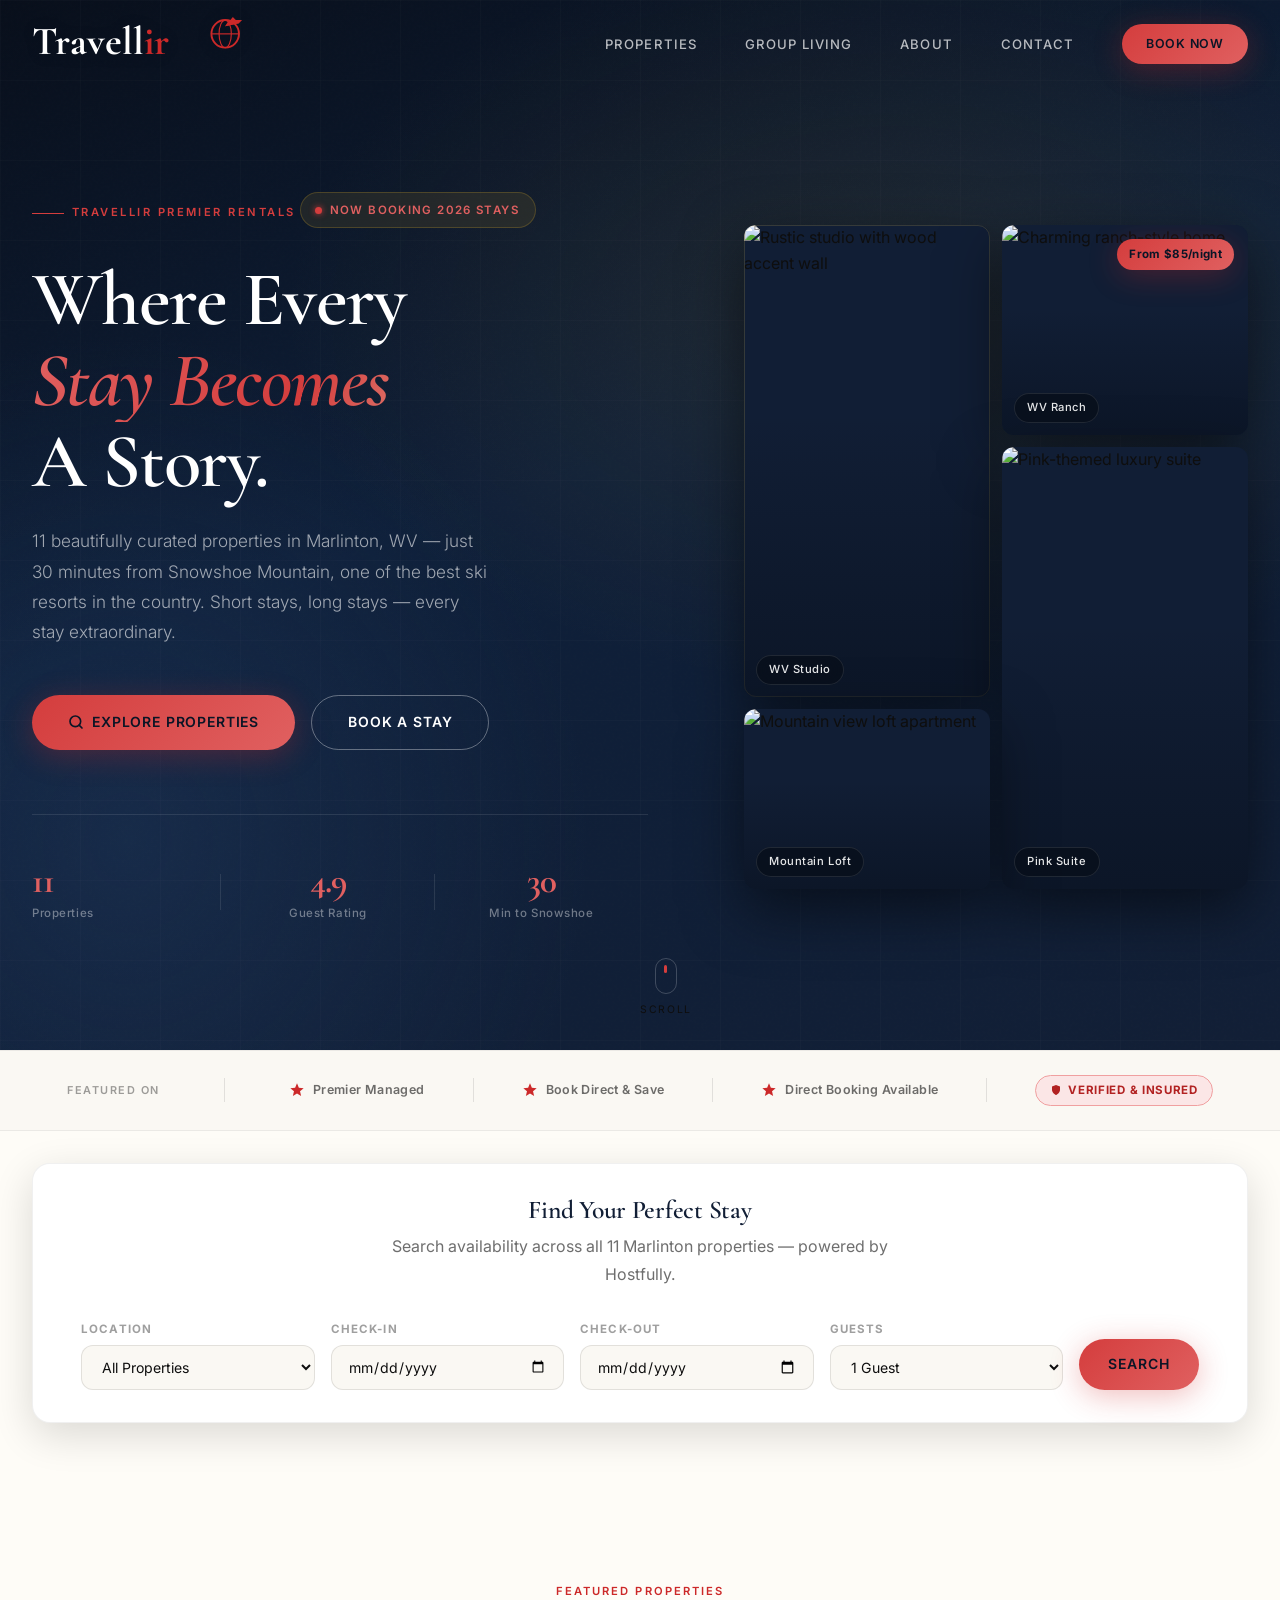
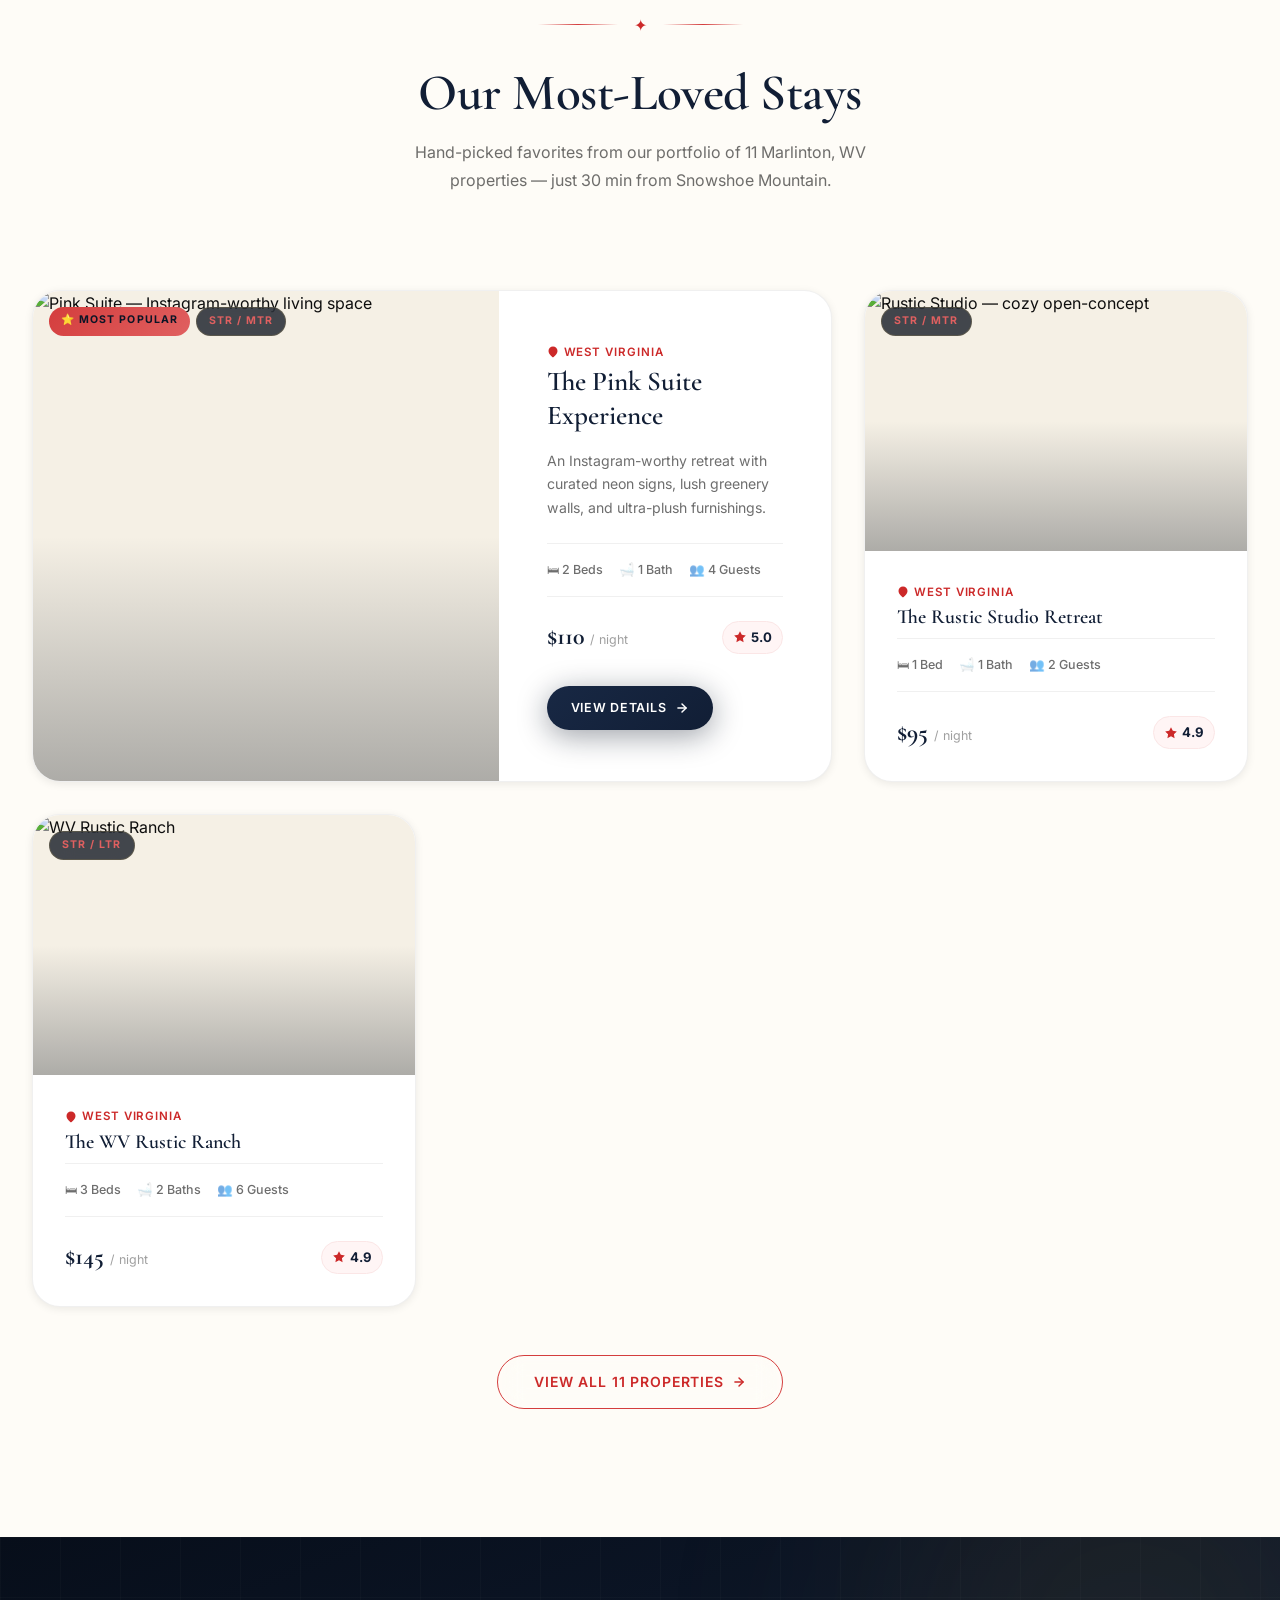
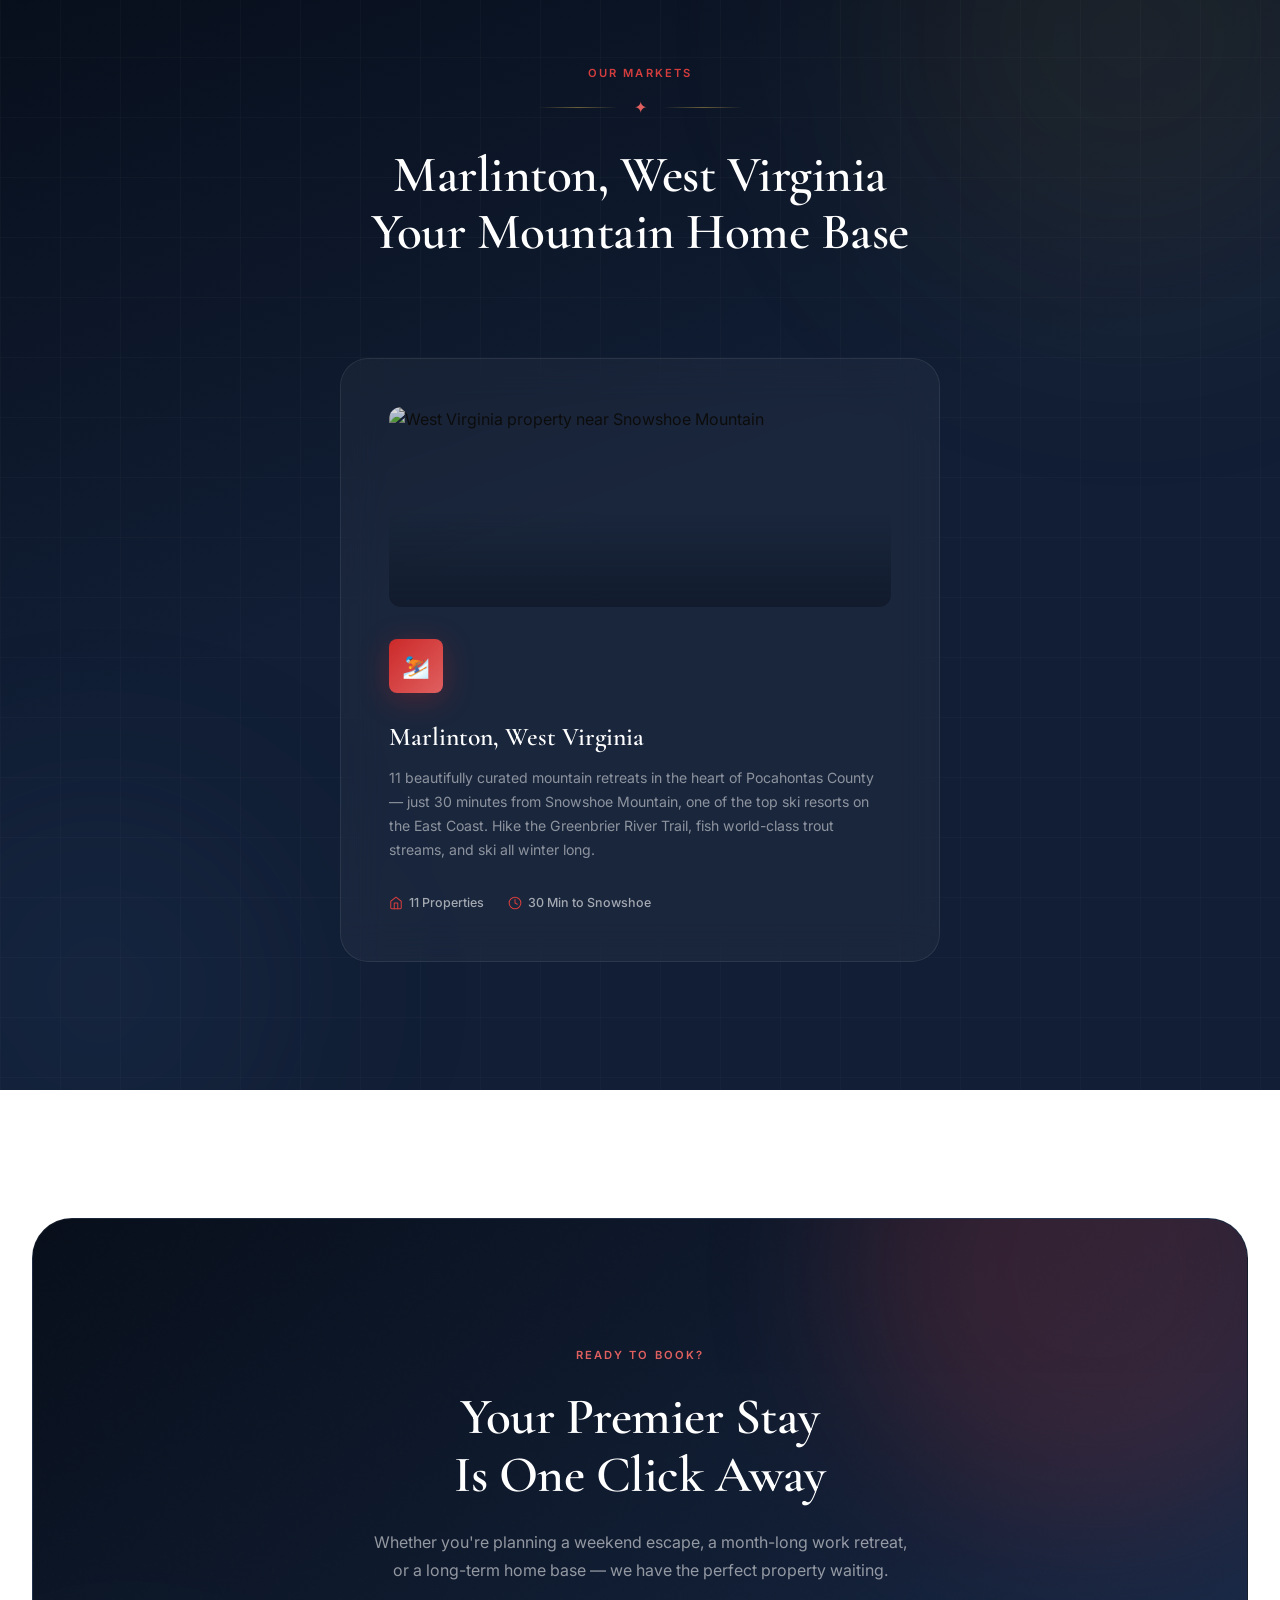
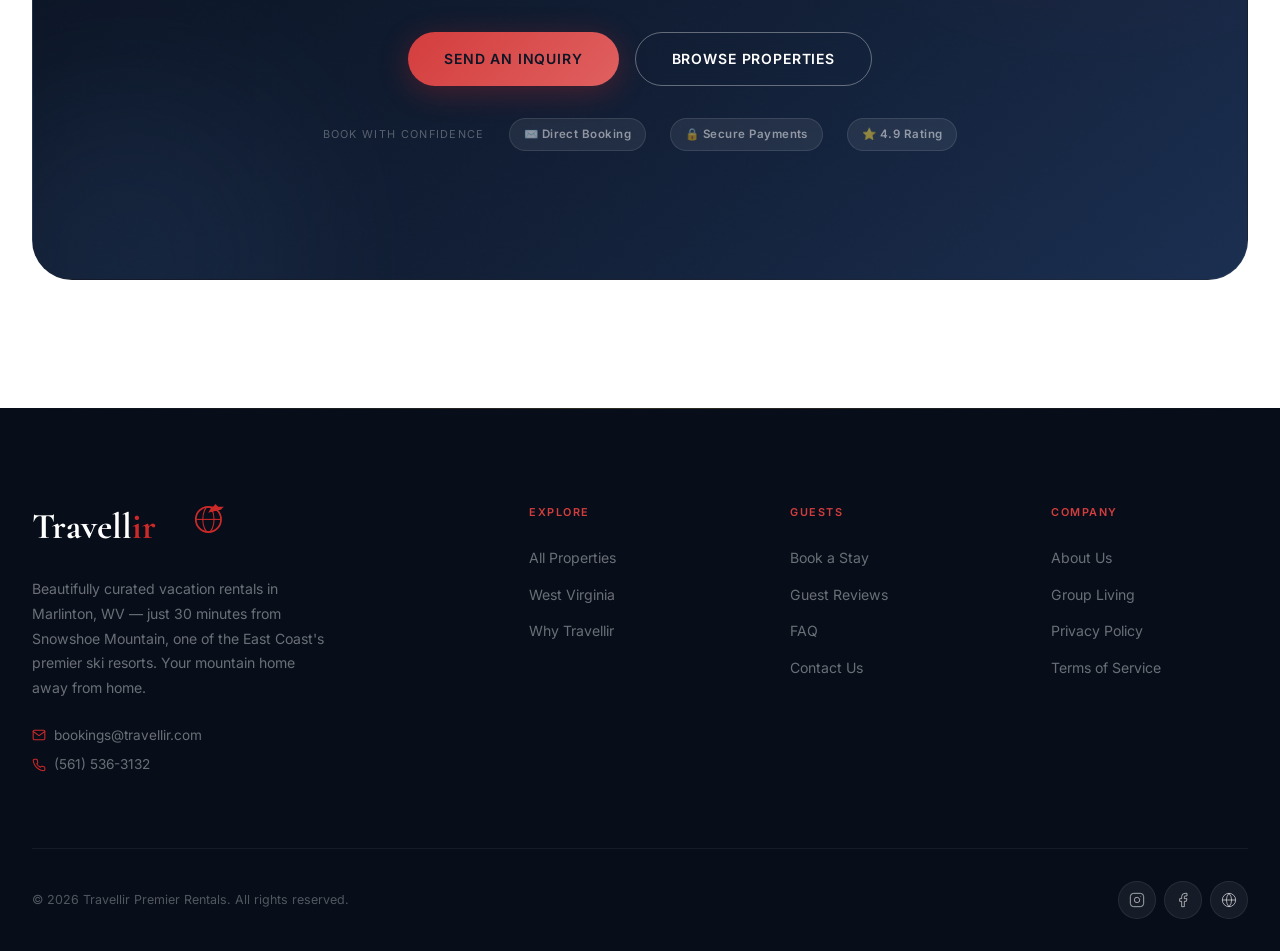
==== site/index.html @ 3cc929bd "fix: remove all FL/AZ stale refs, WV-only focus across all pages, fix header logo visibility" ====
<!DOCTYPE html>
<html lang="en">
<head>
  <meta charset="UTF-8">
  <meta name="viewport" content="width=device-width, initial-scale=1.0">
  <title>Travellir — Premier Vacation Rentals | Marlinton, WV near Snowshoe Mountain</title>
  <meta name="description" content="Travellir Premier Rentals: 11 beautifully curated vacation properties in Marlinton, WV — just 30 minutes from Snowshoe Mountain ski resort. Book direct & save.">
  <meta property="og:title" content="Travellir — Premier Vacation Rentals near Snowshoe Mountain">
  <meta property="og:description" content="11 beautifully curated properties in Marlinton, WV. Just 30 minutes from Snowshoe Mountain — one of the best ski resorts in the country.">
  <meta property="og:type" content="website">
  <link rel="stylesheet" href="styles.css">
  <link rel="icon" type="image/webp" href="assets/images/logo.webp">
</head>
<body>

  <!-- Shared Header -->
  <div id="site-header"></div>

  <!-- ========== HERO ========== -->
  <section class="hero" id="hero">
    <div class="hero__gradient"></div>
    <div class="hero__grid"></div>
    <div class="hero__particles" id="hero-particles"></div>

    <div class="container">
      <div class="hero__content">
        <div class="hero__eyebrow">
          <span class="hero__eyebrow-line"></span>
          <span class="hero__eyebrow-text">Travellir Premier Rentals</span>
        </div>

        <div class="hero__badge">
          <span class="hero__badge-dot"></span>
          Now Booking 2026 Stays
        </div>

        <h1 class="hero__title">
          <span class="hero__title-line">Where Every</span>
          <span class="hero__title-accent">Stay Becomes</span>
          <span class="hero__title-line">A Story.</span>
        </h1>

        <p class="hero__subtitle">
          11 beautifully curated properties in Marlinton, WV — just 30 minutes 
          from Snowshoe Mountain, one of the best ski resorts in the country. 
          Short stays, long stays — every stay extraordinary.
        </p>

        <div class="hero__actions">
          <a href="properties.html" class="btn btn--primary" id="hero-explore">
            <svg width="16" height="16" viewBox="0 0 24 24" fill="none" stroke="currentColor" stroke-width="2.5" stroke-linecap="round" stroke-linejoin="round"><circle cx="11" cy="11" r="8"/><path d="m21 21-4.3-4.3"/></svg>
            Explore Properties
          </a>
          <a href="contact.html" class="btn btn--outline" id="hero-contact">
            Book a Stay
          </a>
        </div>

        <div class="hero__stats">
          <div class="hero__stat">
            <div class="hero__stat-value" id="stat-properties">11</div>
            <div class="hero__stat-label">Properties</div>
          </div>
          <div class="hero__stat">
            <div class="hero__stat-value" id="stat-rating">4.9</div>
            <div class="hero__stat-label">Guest Rating</div>
          </div>
          <div class="hero__stat">
            <div class="hero__stat-value" id="stat-states">30</div>
            <div class="hero__stat-label">Min to Snowshoe</div>
          </div>
        </div>
      </div>

      <div class="hero__images">
        <div class="hero__img-wrapper">
          <img src="assets/images/property-studio.webp" alt="Rustic studio with wood accent wall" loading="eager">
          <span class="hero__img-label">WV Studio</span>
        </div>
        <div class="hero__img-wrapper">
          <img src="assets/images/property-exterior.webp" alt="Charming ranch-style home" loading="eager">
          <span class="hero__img-label">WV Ranch</span>
          <span class="hero__price-badge">From $85/night</span>
        </div>
        <div class="hero__img-wrapper">
          <img src="assets/images/property-pink.webp" alt="Pink-themed luxury suite" loading="eager">
          <span class="hero__img-label">Pink Suite</span>
        </div>
        <div class="hero__img-wrapper">
          <img src="assets/images/property-loft.webp" alt="Mountain view loft apartment" loading="lazy">
          <span class="hero__img-label">Mountain Loft</span>
        </div>
      </div>
    </div>

    <div class="hero__scroll-cue">
      <div class="hero__scroll-mouse"><div class="hero__scroll-wheel"></div></div>
      <span>Scroll</span>
    </div>
  </section>

  <!-- ========== TRUST BAR ========== -->
  <div class="trust-bar" id="trust-bar">
    <div class="container">
      <span class="trust-bar__label">Featured On</span>
      <div class="trust-bar__divider"></div>
      <div class="trust-bar__items">
        <div class="trust-bar__item">
          <svg viewBox="0 0 24 24"><path d="M12 17.27L18.18 21l-1.64-7.03L22 9.24l-7.19-.61L12 2 9.19 8.63 2 9.24l5.46 4.73L5.82 21 12 17.27z"/></svg>
          Premier Managed
        </div>
        <div class="trust-bar__divider"></div>
        <div class="trust-bar__item">
          <svg viewBox="0 0 24 24"><path d="M12 17.27L18.18 21l-1.64-7.03L22 9.24l-7.19-.61L12 2 9.19 8.63 2 9.24l5.46 4.73L5.82 21 12 17.27z"/></svg>
          Book Direct &amp; Save
        </div>
        <div class="trust-bar__divider"></div>
        <div class="trust-bar__item">
          <svg viewBox="0 0 24 24"><path d="M12 17.27L18.18 21l-1.64-7.03L22 9.24l-7.19-.61L12 2 9.19 8.63 2 9.24l5.46 4.73L5.82 21 12 17.27z"/></svg>
          Direct Booking Available
        </div>
        <div class="trust-bar__divider"></div>
        <div class="trust-bar__badge">
          <svg width="12" height="12" viewBox="0 0 24 24" fill="currentColor"><path d="M12 22s8-4 8-10V5l-8-3-8 3v7c0 6 8 10 8 10z"/></svg>
          Verified &amp; Insured
        </div>
      </div>
    </div>
  </div>

  <!-- ========== HOSTFULLY SEARCH (Placeholder) ========== -->
  <section class="section hostfully-search" id="hostfully-search">
    <div class="container">
      <div class="hostfully-search__inner reveal">
        <h2 class="heading-section" style="font-size:1.6rem;margin-bottom:var(--space-sm);">Find Your Perfect Stay</h2>
        <p class="text-body" style="margin-bottom:var(--space-xl);max-width:500px;margin-left:auto;margin-right:auto;">Search availability across all 11 Marlinton properties — powered by Hostfully.</p>
        <div class="hostfully-search__widget" id="hostfully-search-widget">
          <!-- Hostfully search widget embed code goes here -->
          <div class="hostfully-search__placeholder">
            <div class="hostfully-search__fields">
              <div class="hostfully-search__field">
                <label>Location</label>
                <select class="form-input"><option>All Properties</option><option>Downtown Marlinton</option><option>Near Snowshoe</option><option>Trail Access</option></select>
              </div>
              <div class="hostfully-search__field">
                <label>Check-In</label>
                <input type="date" class="form-input">
              </div>
              <div class="hostfully-search__field">
                <label>Check-Out</label>
                <input type="date" class="form-input">
              </div>
              <div class="hostfully-search__field">
                <label>Guests</label>
                <select class="form-input"><option>1 Guest</option><option>2 Guests</option><option>3 Guests</option><option>4+ Guests</option></select>
              </div>
              <a href="properties.html" class="btn btn--primary hostfully-search__btn">Search</a>
            </div>
          </div>
        </div>
      </div>
    </div>
  </section>

  <!-- ========== FEATURED PROPERTIES (3 cards) ========== -->
  <section class="properties section" id="featured-properties">
    <div class="container">
      <div class="properties__header reveal">
        <p class="text-label">Featured Properties</p>
        <div class="ornament-divider">
          <span class="ornament-divider__line"></span>
          <span class="ornament-divider__icon">✦</span>
          <span class="ornament-divider__line"></span>
        </div>
        <h2 class="heading-section">Our Most-Loved Stays</h2>
        <p class="text-body">Hand-picked favorites from our portfolio of 11 Marlinton, WV properties — just 30 min from Snowshoe Mountain.</p>
      </div>

      <div class="properties__grid">
        <!-- Pink Suite -->
        <article class="property-card property-card--featured reveal" data-type="str mtr" data-state="wv">
          <div class="property-card__image">
            <img src="assets/images/property-pink.webp" alt="Pink Suite — Instagram-worthy living space" loading="lazy">
            <div class="property-card__image-overlay"></div>
            <div class="property-card__badge">
              <span class="property-card__badge-item property-card__badge-item--popular">⭐ Most Popular</span>
              <span class="property-card__badge-item">STR / MTR</span>
            </div>
          </div>
          <div class="property-card__body">
            <div class="property-card__location">
              <svg viewBox="0 0 24 24"><path d="M21 10c0 7-9 13-9 13s-9-6-9-13a9 9 0 0 1 18 0z"/><circle cx="12" cy="10" r="3"/></svg>
              West Virginia
            </div>
            <h3 class="property-card__title">The Pink Suite Experience</h3>
            <p class="property-card__desc">An Instagram-worthy retreat with curated neon signs, lush greenery walls, and ultra-plush furnishings.</p>
            <div class="property-card__amenities">
              <span class="property-card__amenity">🛏 2 Beds</span>
              <span class="property-card__amenity">🛁 1 Bath</span>
              <span class="property-card__amenity">👥 4 Guests</span>
            </div>
            <div class="property-card__footer">
              <div class="property-card__price">$110 <span>/ night</span></div>
              <div class="property-card__rating">
                <svg viewBox="0 0 24 24"><polygon points="12 2 15.09 8.26 22 9.27 17 14.14 18.18 21.02 12 17.77 5.82 21.02 7 14.14 2 9.27 8.91 8.26 12 2"/></svg>
                5.0
              </div>
            </div>
            <div class="property-card__cta">
              <a href="property.html?id=pink-suite" class="btn btn--navy" style="font-size:0.78rem; padding:12px 24px;">
                View Details
                <svg width="14" height="14" viewBox="0 0 24 24" fill="none" stroke="currentColor" stroke-width="2.5" stroke-linecap="round" stroke-linejoin="round"><line x1="5" y1="12" x2="19" y2="12"/><polyline points="12 5 19 12 12 19"/></svg>
              </a>
            </div>
          </div>
        </article>

        <!-- Rustic Studio -->
        <article class="property-card reveal reveal-delay-1" data-type="str mtr" data-state="wv">
          <div class="property-card__image">
            <img src="assets/images/property-studio.webp" alt="Rustic Studio — cozy open-concept" loading="lazy">
            <div class="property-card__image-overlay"></div>
            <div class="property-card__badge"><span class="property-card__badge-item">STR / MTR</span></div>
          </div>
          <div class="property-card__body">
            <div class="property-card__location">
              <svg viewBox="0 0 24 24"><path d="M21 10c0 7-9 13-9 13s-9-6-9-13a9 9 0 0 1 18 0z"/><circle cx="12" cy="10" r="3"/></svg>
              West Virginia
            </div>
            <h3 class="property-card__title">The Rustic Studio Retreat</h3>
            <div class="property-card__amenities">
              <span class="property-card__amenity">🛏 1 Bed</span>
              <span class="property-card__amenity">🛁 1 Bath</span>
              <span class="property-card__amenity">👥 2 Guests</span>
            </div>
            <div class="property-card__footer">
              <div class="property-card__price">$95 <span>/ night</span></div>
              <div class="property-card__rating">
                <svg viewBox="0 0 24 24"><polygon points="12 2 15.09 8.26 22 9.27 17 14.14 18.18 21.02 12 17.77 5.82 21.02 7 14.14 2 9.27 8.91 8.26 12 2"/></svg>
                4.9
              </div>
            </div>
          </div>
        </article>

        <!-- WV Ranch -->
        <article class="property-card reveal reveal-delay-2" data-type="str mtr ltr" data-state="wv">
          <div class="property-card__image">
            <img src="assets/images/property-rustic.webp" alt="WV Rustic Ranch" loading="lazy">
            <div class="property-card__image-overlay"></div>
            <div class="property-card__badge"><span class="property-card__badge-item">STR / LTR</span></div>
          </div>
          <div class="property-card__body">
            <div class="property-card__location">
              <svg viewBox="0 0 24 24"><path d="M21 10c0 7-9 13-9 13s-9-6-9-13a9 9 0 0 1 18 0z"/><circle cx="12" cy="10" r="3"/></svg>
              West Virginia
            </div>
            <h3 class="property-card__title">The WV Rustic Ranch</h3>
            <div class="property-card__amenities">
              <span class="property-card__amenity">🛏 3 Beds</span>
              <span class="property-card__amenity">🛁 2 Baths</span>
              <span class="property-card__amenity">👥 6 Guests</span>
            </div>
            <div class="property-card__footer">
              <div class="property-card__price">$145 <span>/ night</span></div>
              <div class="property-card__rating">
                <svg viewBox="0 0 24 24"><polygon points="12 2 15.09 8.26 22 9.27 17 14.14 18.18 21.02 12 17.77 5.82 21.02 7 14.14 2 9.27 8.91 8.26 12 2"/></svg>
                4.9
              </div>
            </div>
          </div>
        </article>
      </div>

      <div style="text-align:center;margin-top:var(--space-2xl);" class="reveal">
        <a href="properties.html" class="btn btn--outline" style="border-color:var(--gold-400);color:var(--gold-500);">
          View All 11 Properties
          <svg width="14" height="14" viewBox="0 0 24 24" fill="none" stroke="currentColor" stroke-width="2.5" stroke-linecap="round" stroke-linejoin="round"><line x1="5" y1="12" x2="19" y2="12"/><polyline points="12 5 19 12 12 19"/></svg>
        </a>
      </div>
    </div>
  </section>

  <!-- ========== DESTINATIONS PREVIEW ========== -->
  <section class="locations section" id="destinations">
    <div class="locations__glow locations__glow--1"></div>
    <div class="locations__glow locations__glow--2"></div>
    <div class="container">
      <div class="locations__header">
        <p class="text-label reveal">Our Markets</p>
        <div class="ornament-divider reveal">
          <span class="ornament-divider__line" style="background: linear-gradient(90deg, transparent, rgba(201,168,76,0.5), transparent);"></span>
          <span class="ornament-divider__icon" style="color:var(--gold-300)">✦</span>
          <span class="ornament-divider__line" style="background: linear-gradient(90deg, transparent, rgba(201,168,76,0.5), transparent);"></span>
        </div>
        <h2 class="heading-section reveal">Marlinton, West Virginia<br>Your Mountain Home Base</h2>
      </div>

      <div class="locations__grid">
        <div class="location-card reveal" id="location-wv" style="grid-column: 1 / -1; max-width: 600px; margin: 0 auto;">
          <div class="location-card__image">
            <img src="assets/images/property-exterior.webp" alt="West Virginia property near Snowshoe Mountain" loading="lazy">
            <div class="location-card__image-overlay"></div>
          </div>
          <div class="location-card__icon">⛷️</div>
          <h3 class="location-card__title">Marlinton, West Virginia</h3>
          <p class="location-card__desc">11 beautifully curated mountain retreats in the heart of Pocahontas County — just 30 minutes from Snowshoe Mountain, one of the top ski resorts on the East Coast. Hike the Greenbrier River Trail, fish world-class trout streams, and ski all winter long.</p>
          <div class="location-card__meta">
            <span class="location-card__meta-item"><svg viewBox="0 0 24 24" stroke-linecap="round" stroke-linejoin="round"><path d="M3 9l9-7 9 7v11a2 2 0 0 1-2 2H5a2 2 0 0 1-2-2z"/><polyline points="9 22 9 12 15 12 15 22"/></svg> 11 Properties</span>
            <span class="location-card__meta-item"><svg viewBox="0 0 24 24" stroke-linecap="round" stroke-linejoin="round"><circle cx="12" cy="12" r="10"/><polyline points="12 6 12 12 16 14"/></svg> 30 Min to Snowshoe</span>
          </div>
        </div>
      </div>
    </div>
  </section>

  <!-- ========== CTA STRIP ========== -->
  <section class="cta section" id="home-cta">
    <div class="container">
      <div class="cta__inner reveal">
        <div class="cta__noise"></div>
        <div class="cta__glow cta__glow--1"></div>
        <div class="cta__glow cta__glow--2"></div>
        <p class="text-label">Ready to Book?</p>
        <h2 class="heading-section">Your Premier Stay<br>Is One Click Away</h2>
        <p class="text-body">Whether you're planning a weekend escape, a month-long work retreat, or a long-term home base — we have the perfect property waiting.</p>
        <div class="cta__actions" style="margin-top:var(--space-xl);">
          <a href="contact.html" class="btn btn--primary" id="cta-inquire">Send an Inquiry</a>
          <a href="properties.html" class="btn btn--outline" id="cta-browse">Browse Properties</a>
        </div>
        <div class="cta__platforms">
          <span class="cta__platforms-label">Book with confidence</span>
          <span class="cta__platform-badge">✉️ Direct Booking</span>
          <span class="cta__platform-badge">🔒 Secure Payments</span>
          <span class="cta__platform-badge">⭐ 4.9 Rating</span>
        </div>
      </div>
    </div>
  </section>

  <!-- Shared Footer -->
  <div id="site-footer"></div>

  <script src="shared.js"></script>
  <script src="script.js"></script>
</body>
</html>
---- site/styles.css ----
/* ============================================
   TRAVELLIR — Premier Rentals
   Premium Design System v2.0
   Luxury Real Estate Aesthetic
   ============================================ */

/* ---------- Google Fonts ---------- */
@import url('https://fonts.googleapis.com/css2?family=Cormorant+Garamond:ital,wght@0,300;0,400;0,500;0,600;0,700;1,300;1,400;1,500;1,600&family=Inter:wght@300;400;500;600;700&family=DM+Serif+Display:ital@0;1&display=swap');

/* ---------- CSS Custom Properties ---------- */
:root {
  /* Brand Palette — Navy & Red (2026 Rebrand) */
  --navy-950: #070E1A;
  --navy-900: #0B1526;
  --navy-800: #111E35;
  --navy-700: #182844;
  --navy-600: #1E3254;
  --navy-500: #254068;
  --navy-400: #3A5A8A;
  --navy-300: #5A7FAD;

  --gold-700: #8B1A1A;
  --gold-600: #B22222;
  --gold-500: #CC2929;
  --gold-400: #D43D3D;
  --gold-300: #E06060;
  --gold-200: #F0A0A0;
  --gold-100: #FBE6E6;
  --gold-50:  #FFF5F5;

  --champagne:    #F2E8C9;
  --cream:        #FAF8F3;
  --cream-warm:   #F5F0E5;
  --ivory:        #FEFCF7;
  --white:        #FFFFFF;
  --white-95:     rgba(255,255,255,0.95);
  --white-90:     rgba(255,255,255,0.90);
  --white-80:     rgba(255,255,255,0.80);
  --white-70:     rgba(255,255,255,0.70);
  --white-50:     rgba(255,255,255,0.50);
  --white-30:     rgba(255,255,255,0.30);
  --white-20:     rgba(255,255,255,0.20);
  --white-10:     rgba(255,255,255,0.10);
  --white-06:     rgba(255,255,255,0.06);
  --white-03:     rgba(255,255,255,0.03);

  --dark:         #0E0E0E;
  --dark-90:      rgba(14,14,14,0.90);
  --dark-80:      rgba(14,14,14,0.80);
  --dark-60:      rgba(14,14,14,0.60);
  --dark-40:      rgba(14,14,14,0.40);
  --dark-20:      rgba(14,14,14,0.20);
  --dark-10:      rgba(14,14,14,0.10);
  --dark-06:      rgba(14,14,14,0.06);

  --success: #2A8A56;
  --error:   #C94040;

  /* Typography */
  --font-display: 'Cormorant Garamond', 'DM Serif Display', Georgia, serif;
  --font-serif:   'DM Serif Display', Georgia, serif;
  --font-body:    'Inter', -apple-system, BlinkMacSystemFont, sans-serif;

  /* Spacing */
  --space-2xs: 0.125rem;
  --space-xs:  0.25rem;
  --space-sm:  0.5rem;
  --space-md:  1rem;
  --space-lg:  1.5rem;
  --space-xl:  2rem;
  --space-2xl: 3rem;
  --space-3xl: 4rem;
  --space-4xl: 6rem;
  --space-5xl: 8rem;
  --space-6xl: 10rem;

  /* Border Radius */
  --radius-xs:   2px;
  --radius-sm:   4px;
  --radius-md:   8px;
  --radius-lg:   12px;
  --radius-xl:   18px;
  --radius-2xl:  28px;
  --radius-3xl:  40px;
  --radius-full: 9999px;

  /* Elevation */
  --shadow-xs:    0 1px 2px rgba(0,0,0,0.06);
  --shadow-sm:    0 2px 8px rgba(0,0,0,0.08);
  --shadow-md:    0 6px 20px rgba(0,0,0,0.10);
  --shadow-lg:    0 12px 40px rgba(0,0,0,0.14);
  --shadow-xl:    0 24px 60px rgba(0,0,0,0.18);
  --shadow-2xl:   0 40px 80px rgba(0,0,0,0.24);
  --shadow-gold:  0 6px 30px rgba(204,41,41,0.30);
  --shadow-gold-lg: 0 16px 60px rgba(204,41,41,0.22);
  --shadow-navy:  0 6px 30px rgba(11,21,38,0.40);
  --shadow-navy-lg: 0 20px 60px rgba(11,21,38,0.50);
  --shadow-inner: inset 0 1px 3px rgba(0,0,0,0.12);

  /* Motion */
  --ease-out:    cubic-bezier(0.16, 1, 0.3, 1);
  --ease-in-out: cubic-bezier(0.65, 0, 0.35, 1);
  --ease-spring: cubic-bezier(0.34, 1.56, 0.64, 1);
  --duration-fast:   150ms;
  --duration-normal: 300ms;
  --duration-slow:   500ms;
  --duration-slower: 800ms;

  /* Layout */
  --max-width: 1320px;
  --max-width-narrow: 960px;
  --header-height: 88px;
  --header-height-sm: 72px;
}

/* ---------- Reset & Base ---------- */
*, *::before, *::after {
  box-sizing: border-box;
  margin: 0;
  padding: 0;
}

html {
  scroll-behavior: smooth;
  font-size: 16px;
  -webkit-font-smoothing: antialiased;
  -moz-osx-font-smoothing: grayscale;
  text-rendering: optimizeLegibility;
}

body {
  font-family: var(--font-body);
  color: var(--dark);
  background-color: var(--ivory);
  line-height: 1.6;
  overflow-x: hidden;
}

img {
  max-width: 100%;
  height: auto;
  display: block;
}

a {
  text-decoration: none;
  color: inherit;
  transition: color var(--duration-fast) var(--ease-out);
}

button {
  border: none;
  cursor: pointer;
  font-family: var(--font-body);
  transition: all var(--duration-normal) var(--ease-out);
}

ul, ol { list-style: none; }

::selection {
  background: var(--gold-400);
  color: var(--white);
}

/* ---------- Typography ---------- */
.heading-display {
  font-family: var(--font-display);
  font-weight: 600;
  line-height: 1.05;
  letter-spacing: -0.01em;
}

.heading-section {
  font-family: var(--font-display);
  font-weight: 600;
  font-size: clamp(2.2rem, 4vw, 3.4rem);
  line-height: 1.12;
  color: var(--navy-800);
  letter-spacing: -0.01em;
}

.heading-card {
  font-family: var(--font-display);
  font-weight: 600;
  font-size: 1.35rem;
  line-height: 1.3;
}

.text-body {
  font-family: var(--font-body);
  font-weight: 400;
  font-size: 1rem;
  line-height: 1.75;
  color: var(--dark-60);
}

.text-small {
  font-family: var(--font-body);
  font-weight: 400;
  font-size: 0.875rem;
  line-height: 1.6;
  color: var(--dark-40);
}

.text-label {
  font-family: var(--font-body);
  font-weight: 600;
  font-size: 0.7rem;
  letter-spacing: 0.18em;
  text-transform: uppercase;
  color: var(--gold-500);
  display: block;
}

/* ---------- Layout ---------- */
.container {
  width: 100%;
  max-width: var(--max-width);
  margin: 0 auto;
  padding: 0 var(--space-xl);
}

.container--narrow { max-width: var(--max-width-narrow); }

.section { padding: var(--space-5xl) 0; }

/* ---------- Decorative Dividers ---------- */
.ornament-divider {
  display: flex;
  align-items: center;
  gap: var(--space-md);
  justify-content: center;
  margin-bottom: var(--space-xl);
}
.ornament-divider__line {
  flex: 1;
  max-width: 80px;
  height: 1px;
  background: linear-gradient(90deg, transparent, var(--gold-400), transparent);
}
.ornament-divider__icon {
  font-size: 1rem;
  color: var(--gold-500);
  line-height: 1;
}

/* ---------- Buttons ---------- */
.btn {
  display: inline-flex;
  align-items: center;
  justify-content: center;
  gap: var(--space-sm);
  padding: 15px 36px;
  font-weight: 600;
  font-size: 0.875rem;
  letter-spacing: 0.06em;
  text-transform: uppercase;
  border-radius: var(--radius-full);
  transition: all var(--duration-normal) var(--ease-out);
  position: relative;
  overflow: hidden;
  white-space: nowrap;
}

.btn::before {
  content: '';
  position: absolute;
  inset: 0;
  opacity: 0;
  transition: opacity var(--duration-normal) var(--ease-out);
  background: linear-gradient(135deg, rgba(255,255,255,0.15), transparent);
}

.btn:hover::before { opacity: 1; }

.btn--primary {
  background: linear-gradient(135deg, var(--gold-400) 0%, var(--gold-300) 100%);
  color: var(--navy-900);
  box-shadow: var(--shadow-gold);
}

.btn--primary:hover {
  transform: translateY(-2px);
  box-shadow: var(--shadow-gold-lg);
}

.btn--primary:active { transform: translateY(0); }

.btn--outline {
  background: transparent;
  color: var(--white);
  border: 1px solid rgba(255,255,255,0.35);
  backdrop-filter: blur(12px);
}

.btn--outline:hover {
  background: var(--white-10);
  border-color: var(--white-70);
  transform: translateY(-2px);
}

.btn--outline-dark {
  background: transparent;
  color: var(--navy-800);
  border: 1.5px solid var(--dark-20);
}

.btn--outline-dark:hover {
  border-color: var(--navy-600);
  color: var(--navy-700);
  transform: translateY(-2px);
  box-shadow: var(--shadow-md);
}

.btn--navy {
  background: linear-gradient(135deg, var(--navy-700), var(--navy-800));
  color: var(--white);
  box-shadow: var(--shadow-navy);
}

.btn--navy:hover {
  transform: translateY(-2px);
  box-shadow: var(--shadow-navy-lg);
}

.btn--ghost-gold {
  background: rgba(201,168,76,0.10);
  color: var(--gold-500);
  border: 1px solid rgba(201,168,76,0.25);
}
.btn--ghost-gold:hover {
  background: rgba(201,168,76,0.18);
  border-color: var(--gold-400);
  transform: translateY(-2px);
}

/* ----------------------------------------
   HEADER / NAV
   ---------------------------------------- */
.header {
  position: fixed;
  top: 0;
  left: 0;
  right: 0;
  z-index: 1000;
  height: var(--header-height);
  display: flex;
  align-items: center;
  transition: all var(--duration-slow) var(--ease-out);
  background: transparent;
}

.header--scrolled {
  height: var(--header-height-sm);
  background: rgba(7, 14, 26, 0.88);
  backdrop-filter: blur(28px) saturate(200%);
  -webkit-backdrop-filter: blur(28px) saturate(200%);
  box-shadow: 0 1px 0 rgba(255,255,255,0.06), 0 4px 24px rgba(0,0,0,0.3);
}

.header .container {
  display: flex;
  align-items: center;
  justify-content: space-between;
}

.header__logo {
  height: 46px;
  width: auto;
  transition: height var(--duration-normal) var(--ease-out), filter var(--duration-normal);
  filter: drop-shadow(0 1px 8px rgba(0,0,0,0.12));
}

.header--scrolled .header__logo {
  height: 38px;
  filter: drop-shadow(0 1px 6px rgba(0,0,0,0.3));
}

.header__nav {
  display: flex;
  align-items: center;
  gap: var(--space-2xl);
}

.header__link {
  font-family: var(--font-body);
  font-weight: 500;
  font-size: 0.82rem;
  color: var(--white-70);
  letter-spacing: 0.08em;
  text-transform: uppercase;
  position: relative;
  padding: var(--space-xs) 0;
  transition: color var(--duration-fast) var(--ease-out);
}

.header__link::after {
  content: '';
  position: absolute;
  bottom: -3px;
  left: 0;
  width: 0;
  height: 1px;
  background: linear-gradient(90deg, var(--gold-400), var(--gold-300));
  transition: width var(--duration-normal) var(--ease-out);
}

.header__link:hover,
.header__link.active { color: var(--white); }
.header__link:hover::after,
.header__link.active::after { width: 100%; }

.header__cta {
  padding: 10px 24px;
  font-size: 0.78rem;
}

.header__mobile-toggle {
  display: none;
  background: none;
  border: none;
  width: 34px;
  height: 34px;
  position: relative;
  cursor: pointer;
}

.header__mobile-toggle span {
  display: block;
  width: 22px;
  height: 1.5px;
  background: var(--white);
  position: absolute;
  left: 6px;
  transition: all var(--duration-fast) var(--ease-out);
}

.header__mobile-toggle span:nth-child(1) { top: 10px; }
.header__mobile-toggle span:nth-child(2) { top: 17px; }
.header__mobile-toggle span:nth-child(3) { top: 24px; }

.header__mobile-toggle.active span:nth-child(1) {
  transform: rotate(45deg);
  top: 17px;
}
.header__mobile-toggle.active span:nth-child(2) { opacity: 0; }
.header__mobile-toggle.active span:nth-child(3) {
  transform: rotate(-45deg);
  top: 17px;
}

/* ----------------------------------------
   ANNOUNCEMENT BAR
   ---------------------------------------- */
.announcement-bar {
  position: fixed;
  top: var(--header-height);
  left: 0;
  right: 0;
  z-index: 999;
  background: linear-gradient(90deg, var(--gold-600) 0%, var(--gold-400) 50%, var(--gold-600) 100%);
  text-align: center;
  padding: 10px var(--space-xl);
  font-size: 0.78rem;
  font-weight: 600;
  letter-spacing: 0.08em;
  text-transform: uppercase;
  color: var(--navy-900);
  display: flex;
  align-items: center;
  justify-content: center;
  gap: var(--space-sm);
  transition: top var(--duration-slow) var(--ease-out);
}

.announcement-bar__dot {
  width: 6px;
  height: 6px;
  border-radius: 50%;
  background: var(--navy-900);
  opacity: 0.5;
}

.header--scrolled ~ .announcement-bar {
  top: var(--header-height-sm);
}

/* ----------------------------------------
   HERO
   ---------------------------------------- */
.hero {
  position: relative;
  min-height: 100vh;
  display: flex;
  align-items: center;
  background: var(--navy-950);
  overflow: hidden;
}

/* Cinematic noise texture overlay */
.hero::before {
  content: '';
  position: absolute;
  inset: 0;
  background-image: url("data:image/svg+xml,%3Csvg viewBox='0 0 400 400' xmlns='http://www.w3.org/2000/svg'%3E%3Cfilter id='noise'%3E%3CfeTurbulence type='fractalNoise' baseFrequency='0.9' numOctaves='4' stitchTiles='stitch'/%3E%3C/filter%3E%3Crect width='100%25' height='100%25' filter='url(%23noise)' opacity='0.035'/%3E%3C/svg%3E");
  pointer-events: none;
  z-index: 1;
  opacity: 0.4;
}

.hero__gradient {
  position: absolute;
  inset: 0;
  background:
    radial-gradient(ellipse 80% 60% at 70% 30%, rgba(184,146,42,0.12) 0%, transparent 60%),
    radial-gradient(ellipse 60% 80% at 10% 80%, rgba(37,64,104,0.35) 0%, transparent 60%),
    linear-gradient(160deg, var(--navy-950) 0%, #0D1E38 45%, var(--navy-800) 100%);
}

.hero__particles {
  position: absolute;
  inset: 0;
  overflow: hidden;
  pointer-events: none;
  z-index: 1;
}

.hero__particle {
  position: absolute;
  border-radius: 50%;
  background: var(--gold-400);
  opacity: 0;
  animation: particleDrift var(--duration) ease-in-out infinite;
  animation-delay: var(--delay);
}

/* Grid lines overlay */
.hero__grid {
  position: absolute;
  inset: 0;
  background-image:
    linear-gradient(rgba(255,255,255,0.015) 1px, transparent 1px),
    linear-gradient(90deg, rgba(255,255,255,0.015) 1px, transparent 1px);
  background-size: 80px 80px;
  z-index: 1;
}

.hero .container {
  display: grid;
  grid-template-columns: 1.1fr 0.9fr;
  gap: var(--space-4xl);
  align-items: center;
  position: relative;
  z-index: 2;
  padding-top: calc(var(--header-height) + 40px);
  padding-bottom: var(--space-3xl);
}

.hero__content { padding: var(--space-3xl) 0; }

.hero__eyebrow {
  display: inline-flex;
  align-items: center;
  gap: var(--space-sm);
  margin-bottom: var(--space-xl);
  animation: fadeInUp 0.9s var(--ease-out) 0.15s both;
}

.hero__eyebrow-line {
  width: 32px;
  height: 1px;
  background: var(--gold-400);
}

.hero__eyebrow-text {
  font-size: 0.7rem;
  font-weight: 600;
  letter-spacing: 0.22em;
  text-transform: uppercase;
  color: var(--gold-400);
}

.hero__badge {
  display: inline-flex;
  align-items: center;
  gap: var(--space-sm);
  padding: 8px 16px 8px 14px;
  background: rgba(184,146,42,0.12);
  border: 1px solid rgba(184,146,42,0.28);
  border-radius: var(--radius-full);
  color: var(--gold-300);
  font-size: 0.72rem;
  font-weight: 600;
  letter-spacing: 0.12em;
  text-transform: uppercase;
  margin-bottom: var(--space-xl);
  backdrop-filter: blur(12px);
  animation: fadeInUp 0.9s var(--ease-out) 0.2s both;
}

.hero__badge-dot {
  width: 7px;
  height: 7px;
  background: var(--gold-400);
  border-radius: 50%;
  box-shadow: 0 0 6px var(--gold-400);
  animation: pulse 2.5s ease-in-out infinite;
}

.hero__title {
  font-family: var(--font-display);
  font-weight: 600;
  font-size: clamp(3rem, 6vw, 5rem);
  line-height: 1.05;
  color: var(--white);
  margin-bottom: var(--space-lg);
  animation: fadeInUp 0.9s var(--ease-out) 0.35s both;
  letter-spacing: -0.02em;
}

.hero__title-line {
  display: block;
}

.hero__title-accent {
  display: block;
  font-style: italic;
  background: linear-gradient(115deg, var(--gold-300) 0%, var(--gold-400) 45%, var(--champagne) 100%);
  -webkit-background-clip: text;
  -webkit-text-fill-color: transparent;
  background-clip: text;
  position: relative;
}

.hero__subtitle {
  font-family: var(--font-body);
  font-size: 1.08rem;
  line-height: 1.75;
  color: rgba(255,255,255,0.60);
  max-width: 460px;
  margin-bottom: var(--space-2xl);
  animation: fadeInUp 0.9s var(--ease-out) 0.5s both;
  font-weight: 300;
}

.hero__actions {
  display: flex;
  gap: var(--space-md);
  flex-wrap: wrap;
  animation: fadeInUp 0.9s var(--ease-out) 0.65s both;
}

/* Hero stats bar */
.hero__stats {
  display: flex;
  gap: 0;
  margin-top: var(--space-3xl);
  padding-top: var(--space-2xl);
  border-top: 1px solid var(--white-10);
  animation: fadeInUp 0.9s var(--ease-out) 0.8s both;
}

.hero__stat {
  flex: 1;
  text-align: center;
  padding: 0 var(--space-lg);
  position: relative;
}

.hero__stat:not(:last-child)::after {
  content: '';
  position: absolute;
  right: 0;
  top: 50%;
  transform: translateY(-50%);
  width: 1px;
  height: 36px;
  background: var(--white-10);
}

.hero__stat:first-child { padding-left: 0; text-align: left; }

.hero__stat-value {
  font-family: var(--font-display);
  font-size: 2.2rem;
  font-weight: 700;
  color: var(--gold-300);
  line-height: 1;
  letter-spacing: -0.02em;
}

.hero__stat-label {
  font-size: 0.72rem;
  color: rgba(255,255,255,0.40);
  margin-top: 6px;
  letter-spacing: 0.05em;
  font-weight: 500;
}

/* Hero image mosaic */
.hero__images {
  display: grid;
  grid-template-columns: 1fr 1fr;
  grid-template-rows: 210px 250px 180px;
  gap: 12px;
  animation: fadeInRight 1s var(--ease-out) 0.4s both;
}

.hero__img-wrapper {
  border-radius: var(--radius-lg);
  overflow: hidden;
  position: relative;
  box-shadow: 0 20px 60px rgba(0,0,0,0.5);
  background: var(--navy-800);
}

.hero__img-wrapper::after {
  content: '';
  position: absolute;
  inset: 0;
  background: linear-gradient(180deg, transparent 40%, rgba(7,14,26,0.5) 100%);
  pointer-events: none;
}

/* Thin gold border on first image */
.hero__img-wrapper:first-child {
  outline: 1px solid rgba(201,168,76,0.20);
  outline-offset: -1px;
}

.hero__img-wrapper img {
  width: 100%;
  height: 100%;
  object-fit: cover;
  transition: transform var(--duration-slower) var(--ease-out);
}

.hero__img-wrapper:hover img { transform: scale(1.06); }

.hero__img-wrapper:nth-child(1) {
  grid-column: 1;
  grid-row: 1 / 3;
}

.hero__img-wrapper:nth-child(2) {
  grid-column: 2;
  grid-row: 1;
}

.hero__img-wrapper:nth-child(3) {
  grid-column: 2;
  grid-row: 2 / 4;
}

.hero__img-wrapper:nth-child(4) {
  grid-column: 1;
  grid-row: 3;
}

.hero__img-label {
  position: absolute;
  bottom: 12px;
  left: 12px;
  z-index: 2;
  background: rgba(7,14,26,0.72);
  backdrop-filter: blur(12px);
  color: var(--white-90);
  padding: 5px 12px;
  border-radius: var(--radius-full);
  font-size: 0.7rem;
  font-weight: 500;
  letter-spacing: 0.05em;
  border: 1px solid rgba(255,255,255,0.10);
}

/* Floating price badge on hero image */
.hero__price-badge {
  position: absolute;
  top: 14px;
  right: 14px;
  z-index: 2;
  background: linear-gradient(135deg, var(--gold-400), var(--gold-300));
  color: var(--navy-900);
  padding: 6px 12px;
  border-radius: var(--radius-full);
  font-size: 0.72rem;
  font-weight: 700;
  letter-spacing: 0.03em;
  box-shadow: var(--shadow-gold);
}

/* Scroll cue */
.hero__scroll-cue {
  position: absolute;
  bottom: var(--space-xl);
  left: 50%;
  transform: translateX(-50%);
  display: flex;
  flex-direction: column;
  align-items: center;
  gap: 8px;
  z-index: 3;
  animation: fadeInUp 1s var(--ease-out) 1.4s both;
  color: var(--white-40);
}

.hero__scroll-cue span {
  font-size: 0.65rem;
  letter-spacing: 0.16em;
  text-transform: uppercase;
  color: var(--white-40);
}

.hero__scroll-mouse {
  width: 22px;
  height: 36px;
  border: 1.5px solid rgba(255,255,255,0.20);
  border-radius: var(--radius-full);
  display: flex;
  justify-content: center;
  padding-top: 6px;
}

.hero__scroll-wheel {
  width: 3px;
  height: 8px;
  background: var(--gold-400);
  border-radius: var(--radius-full);
  animation: scrollWheel 1.6s ease-in-out infinite;
}

/* ----------------------------------------
   TRUST BAR / LOGOS
   ---------------------------------------- */
.trust-bar {
  background: var(--cream);
  border-top: 1px solid var(--dark-06);
  border-bottom: 1px solid var(--dark-06);
  padding: var(--space-lg) 0;
}

.trust-bar .container {
  display: flex;
  align-items: center;
  gap: var(--space-3xl);
  flex-wrap: wrap;
  justify-content: center;
}

.trust-bar__label {
  font-size: 0.68rem;
  font-weight: 600;
  letter-spacing: 0.14em;
  text-transform: uppercase;
  color: var(--dark-40);
  white-space: nowrap;
}

.trust-bar__divider {
  width: 1px;
  height: 24px;
  background: var(--dark-10);
}

.trust-bar__items {
  display: flex;
  align-items: center;
  gap: var(--space-2xl);
  flex-wrap: wrap;
  justify-content: center;
}

.trust-bar__item {
  display: flex;
  align-items: center;
  gap: var(--space-sm);
  font-size: 0.78rem;
  font-weight: 600;
  color: var(--dark-60);
  letter-spacing: 0.03em;
}

.trust-bar__item svg {
  width: 16px;
  height: 16px;
  fill: var(--gold-500);
}

.trust-bar__badge {
  display: inline-flex;
  align-items: center;
  gap: 6px;
  padding: 5px 14px;
  background: var(--gold-100);
  border: 1px solid var(--gold-200);
  border-radius: var(--radius-full);
  font-size: 0.72rem;
  font-weight: 700;
  color: var(--gold-600);
  letter-spacing: 0.06em;
  text-transform: uppercase;
}

/* ----------------------------------------
   PROPERTIES SECTION
   ---------------------------------------- */
.properties {
  padding: var(--space-5xl) 0;
  background: var(--ivory);
}

.properties__header {
  text-align: center;
  margin-bottom: var(--space-4xl);
  max-width: 640px;
  margin-left: auto;
  margin-right: auto;
}

.properties__header .text-label { margin-bottom: var(--space-md); }
.properties__header .heading-section { margin-bottom: var(--space-md); }
.properties__header .text-body { max-width: 520px; margin: 0 auto; }

/* Filter tabs */
.properties__filters {
  display: flex;
  justify-content: center;
  gap: var(--space-sm);
  margin-bottom: var(--space-3xl);
  flex-wrap: wrap;
}

.filter-tab {
  padding: 9px 22px;
  border-radius: var(--radius-full);
  font-size: 0.78rem;
  font-weight: 600;
  letter-spacing: 0.04em;
  background: transparent;
  color: var(--dark-60);
  border: 1.5px solid var(--dark-10);
  cursor: pointer;
  transition: all var(--duration-fast) var(--ease-out);
}

.filter-tab:hover {
  border-color: var(--navy-500);
  color: var(--navy-700);
}

.filter-tab.active {
  background: var(--navy-800);
  color: var(--white);
  border-color: var(--navy-800);
}

.properties__grid {
  display: grid;
  grid-template-columns: repeat(3, 1fr);
  gap: var(--space-xl);
}

/* ---------- Property Card ---------- */
.property-card {
  background: var(--white);
  border-radius: var(--radius-2xl);
  overflow: hidden;
  box-shadow: var(--shadow-sm);
  transition: all var(--duration-normal) var(--ease-out);
  cursor: pointer;
  position: relative;
  border: 1px solid var(--dark-06);
}

.property-card:hover {
  transform: translateY(-8px);
  box-shadow: var(--shadow-xl);
  border-color: transparent;
}

/* Featured card: spans 2 columns */
.property-card--featured {
  grid-column: 1 / 3;
  display: grid;
  grid-template-columns: 1.4fr 1fr;
}

.property-card--featured .property-card__image {
  height: auto;
  min-height: 340px;
}

.property-card__image {
  position: relative;
  height: 260px;
  overflow: hidden;
  background: var(--cream-warm);
}

.property-card__image img {
  width: 100%;
  height: 100%;
  object-fit: cover;
  transition: transform var(--duration-slower) var(--ease-out);
}

.property-card:hover .property-card__image img { transform: scale(1.06); }

.property-card__image-overlay {
  position: absolute;
  inset: 0;
  background: linear-gradient(180deg, transparent 50%, rgba(7,14,26,0.30) 100%);
  pointer-events: none;
}

.property-card__badge {
  position: absolute;
  top: 16px;
  left: 16px;
  z-index: 2;
  display: flex;
  gap: 6px;
}

.property-card__badge-item {
  background: rgba(7,14,26,0.75);
  backdrop-filter: blur(12px);
  color: var(--gold-300);
  padding: 5px 12px;
  border-radius: var(--radius-full);
  font-size: 0.66rem;
  font-weight: 700;
  letter-spacing: 0.1em;
  text-transform: uppercase;
  border: 1px solid rgba(201,168,76,0.18);
}

.property-card__badge-item--popular {
  background: linear-gradient(135deg, var(--gold-400), var(--gold-300));
  color: var(--navy-900);
  border: none;
}

.property-card__favorite {
  position: absolute;
  top: 16px;
  right: 16px;
  width: 38px;
  height: 38px;
  background: var(--white-90);
  backdrop-filter: blur(12px);
  border-radius: 50%;
  display: flex;
  align-items: center;
  justify-content: center;
  transition: all var(--duration-fast) var(--ease-spring);
  border: none;
  cursor: pointer;
  z-index: 2;
}

.property-card__favorite:hover {
  background: var(--white);
  transform: scale(1.12);
}

.property-card__favorite svg {
  width: 17px;
  height: 17px;
  fill: none;
  stroke: var(--navy-800);
  stroke-width: 1.8;
  transition: all var(--duration-fast);
}

.property-card__favorite.active svg {
  fill: #E05252;
  stroke: #E05252;
}

.property-card__body {
  padding: var(--space-xl) var(--space-xl) var(--space-xl);
}

.property-card--featured .property-card__body {
  padding: var(--space-2xl);
  display: flex;
  flex-direction: column;
  justify-content: center;
}

.property-card__location {
  display: flex;
  align-items: center;
  gap: 5px;
  color: var(--gold-500);
  font-size: 0.72rem;
  font-weight: 600;
  letter-spacing: 0.08em;
  text-transform: uppercase;
  margin-bottom: var(--space-xs);
}

.property-card__location svg {
  width: 12px;
  height: 12px;
  fill: var(--gold-500);
  flex-shrink: 0;
}

.property-card__title {
  font-family: var(--font-display);
  font-weight: 600;
  font-size: 1.25rem;
  color: var(--navy-800);
  margin-bottom: var(--space-sm);
  line-height: 1.25;
}

.property-card--featured .property-card__title {
  font-size: 1.7rem;
  margin-bottom: var(--space-md);
}

.property-card__desc {
  font-size: 0.88rem;
  color: var(--dark-60);
  line-height: 1.65;
  margin-bottom: var(--space-lg);
  display: none;
}

.property-card--featured .property-card__desc { display: block; }

.property-card__amenities {
  display: flex;
  gap: var(--space-md);
  padding: var(--space-md) 0;
  border-top: 1px solid var(--dark-06);
  border-bottom: 1px solid var(--dark-06);
  margin-bottom: var(--space-lg);
}

.property-card__amenity {
  display: flex;
  align-items: center;
  gap: 5px;
  font-size: 0.78rem;
  color: var(--dark-60);
  font-weight: 500;
}

.property-card__amenity svg {
  width: 15px;
  height: 15px;
  fill: none;
  stroke: var(--navy-400);
  stroke-width: 1.8;
}

.property-card__footer {
  display: flex;
  align-items: center;
  justify-content: space-between;
}

.property-card__price {
  font-family: var(--font-display);
  font-weight: 700;
  font-size: 1.5rem;
  color: var(--navy-800);
  line-height: 1;
}

.property-card__price span {
  font-family: var(--font-body);
  font-weight: 400;
  font-size: 0.78rem;
  color: var(--dark-40);
}

.property-card__rating {
  display: flex;
  align-items: center;
  gap: 4px;
  font-size: 0.82rem;
  font-weight: 700;
  color: var(--navy-800);
  background: var(--gold-50);
  padding: 5px 10px;
  border-radius: var(--radius-full);
  border: 1px solid var(--gold-100);
}

.property-card__rating svg {
  width: 14px;
  height: 14px;
  fill: var(--gold-500);
}

.property-card__cta {
  margin-top: var(--space-xl);
}

/* ----------------------------------------
   EXPERIENCE SECTION
   ---------------------------------------- */
.experience {
  padding: var(--space-5xl) 0;
  background: var(--white);
  position: relative;
  overflow: hidden;
}

.experience::before {
  content: '';
  position: absolute;
  top: 0; right: 0;
  width: 50%;
  height: 100%;
  background: linear-gradient(90deg, transparent, rgba(250,248,243,0.6));
  pointer-events: none;
}

.experience .container {
  display: grid;
  grid-template-columns: 1fr 1fr;
  gap: var(--space-4xl);
  align-items: center;
  position: relative;
  z-index: 2;
}

.experience__image-stack {
  position: relative;
  height: 580px;
}

.experience__image-main {
  position: absolute;
  top: 0; left: 0;
  width: 76%;
  height: 72%;
  border-radius: var(--radius-2xl);
  overflow: hidden;
  box-shadow: var(--shadow-2xl);
}

.experience__image-main img {
  width: 100%;
  height: 100%;
  object-fit: cover;
}

.experience__image-accent {
  position: absolute;
  bottom: 0; right: 0;
  width: 58%;
  height: 56%;
  border-radius: var(--radius-xl);
  overflow: hidden;
  box-shadow: var(--shadow-xl);
  border: 5px solid var(--white);
}

.experience__image-accent img {
  width: 100%;
  height: 100%;
  object-fit: cover;
}

.experience__float-card {
  position: absolute;
  top: 46%;
  left: -28px;
  background: var(--navy-800);
  color: var(--white);
  padding: var(--space-lg) var(--space-xl);
  border-radius: var(--radius-xl);
  box-shadow: var(--shadow-xl);
  z-index: 4;
  border: 1px solid rgba(255,255,255,0.08);
  animation: float 4.5s ease-in-out infinite;
}

.experience__float-card-value {
  font-family: var(--font-display);
  font-size: 2.4rem;
  font-weight: 700;
  color: var(--gold-300);
  line-height: 1;
  letter-spacing: -0.02em;
}

.experience__float-card-label {
  font-size: 0.76rem;
  color: var(--white-60);
  margin-top: 5px;
  letter-spacing: 0.04em;
}

/* Second float card */
.experience__award-card {
  position: absolute;
  top: -24px;
  right: -20px;
  background: linear-gradient(135deg, var(--gold-400), var(--gold-300));
  padding: var(--space-md) var(--space-lg);
  border-radius: var(--radius-lg);
  box-shadow: var(--shadow-gold-lg);
  z-index: 4;
  animation: float 5s ease-in-out 1s infinite;
}

.experience__award-card-icon {
  font-size: 1.6rem;
  margin-bottom: 4px;
}

.experience__award-card-text {
  font-size: 0.72rem;
  font-weight: 700;
  color: var(--navy-900);
  letter-spacing: 0.05em;
  text-transform: uppercase;
}

.experience__content .text-label { margin-bottom: var(--space-md); }
.experience__content .heading-section { margin-bottom: var(--space-lg); }
.experience__content .text-body { margin-bottom: var(--space-2xl); }

.experience__features {
  display: grid;
  grid-template-columns: 1fr 1fr;
  gap: var(--space-lg);
  margin-bottom: var(--space-2xl);
}

.experience__feature {
  display: flex;
  gap: var(--space-md);
  align-items: flex-start;
  padding: var(--space-lg);
  border-radius: var(--radius-lg);
  border: 1px solid var(--dark-06);
  background: var(--ivory);
  transition: all var(--duration-fast) var(--ease-out);
}

.experience__feature:hover {
  border-color: var(--gold-200);
  background: var(--gold-50);
  transform: translateY(-2px);
  box-shadow: var(--shadow-sm);
}

.experience__feature-icon {
  width: 46px;
  height: 46px;
  min-width: 46px;
  background: linear-gradient(135deg, var(--gold-100), var(--gold-200));
  border-radius: var(--radius-md);
  display: flex;
  align-items: center;
  justify-content: center;
  box-shadow: 0 2px 8px rgba(185,146,42,0.15);
}

.experience__feature-icon svg {
  width: 22px;
  height: 22px;
  stroke: var(--gold-600);
  fill: none;
  stroke-width: 1.5;
}

.experience__feature-title {
  font-weight: 600;
  font-size: 0.9rem;
  color: var(--navy-800);
  margin-bottom: 3px;
}

.experience__feature-desc {
  font-size: 0.78rem;
  color: var(--dark-40);
  line-height: 1.55;
}

/* ----------------------------------------
   LOCATIONS SECTION
   ---------------------------------------- */
.locations {
  padding: var(--space-5xl) 0;
  background: linear-gradient(160deg, var(--navy-950) 0%, var(--navy-800) 50%, #111E35 100%);
  position: relative;
  overflow: hidden;
}

.locations::before {
  content: '';
  position: absolute;
  inset: 0;
  background-image:
    linear-gradient(rgba(255,255,255,0.02) 1px, transparent 1px),
    linear-gradient(90deg, rgba(255,255,255,0.02) 1px, transparent 1px);
  background-size: 60px 60px;
}

.locations__glow {
  position: absolute;
  border-radius: 50%;
  filter: blur(100px);
  pointer-events: none;
}

.locations__glow--1 {
  width: 600px;
  height: 600px;
  background: radial-gradient(circle, rgba(184,146,42,0.12), transparent);
  top: -200px; right: -150px;
}

.locations__glow--2 {
  width: 400px;
  height: 400px;
  background: radial-gradient(circle, rgba(58,90,138,0.18), transparent);
  bottom: -100px; left: -100px;
}

.locations__header {
  text-align: center;
  margin-bottom: var(--space-4xl);
  position: relative;
  z-index: 2;
}

.locations__header .text-label { color: var(--gold-400); margin-bottom: var(--space-md); }
.locations__header .heading-section { color: var(--white); margin-bottom: var(--space-md); }
.locations__header .text-body { color: var(--white-50); max-width: 480px; margin: 0 auto; }

.locations__grid {
  display: grid;
  grid-template-columns: 1fr 1fr;
  gap: var(--space-xl);
  position: relative;
  z-index: 2;
}

.location-card {
  background: rgba(255,255,255,0.04);
  border: 1px solid rgba(255,255,255,0.08);
  border-radius: var(--radius-2xl);
  padding: var(--space-2xl);
  backdrop-filter: blur(20px);
  -webkit-backdrop-filter: blur(20px);
  transition: all var(--duration-normal) var(--ease-out);
  position: relative;
  overflow: hidden;
  cursor: pointer;
}

.location-card::before {
  content: '';
  position: absolute;
  inset: 0;
  background: linear-gradient(140deg, rgba(184,146,42,0.08) 0%, transparent 60%);
  opacity: 0;
  transition: opacity var(--duration-normal) var(--ease-out);
  border-radius: inherit;
}

.location-card:hover {
  transform: translateY(-6px);
  border-color: rgba(201,168,76,0.30);
  box-shadow: 0 12px 60px rgba(184,146,42,0.12);
}

.location-card:hover::before { opacity: 1; }

.location-card__image {
  width: 100%;
  height: 200px;
  border-radius: var(--radius-lg);
  overflow: hidden;
  margin-bottom: var(--space-xl);
  position: relative;
}

.location-card__image img {
  width: 100%;
  height: 100%;
  object-fit: cover;
  transition: transform var(--duration-slow) var(--ease-out);
  filter: brightness(0.85) saturate(0.9);
}

.location-card:hover .location-card__image img {
  transform: scale(1.04);
  filter: brightness(0.92) saturate(1);
}

.location-card__image-overlay {
  position: absolute;
  inset: 0;
  background: linear-gradient(180deg, transparent 50%, rgba(7,14,26,0.45) 100%);
}

.location-card__icon {
  width: 54px;
  height: 54px;
  background: linear-gradient(135deg, var(--gold-500), var(--gold-300));
  border-radius: var(--radius-md);
  display: flex;
  align-items: center;
  justify-content: center;
  margin-bottom: var(--space-lg);
  font-size: 1.4rem;
  position: relative;
  z-index: 2;
  box-shadow: var(--shadow-gold);
}

.location-card__title {
  font-family: var(--font-display);
  font-size: 1.6rem;
  font-weight: 600;
  color: var(--white);
  margin-bottom: var(--space-sm);
  position: relative;
  z-index: 2;
}

.location-card__desc {
  font-size: 0.88rem;
  color: rgba(255,255,255,0.50);
  line-height: 1.7;
  margin-bottom: var(--space-xl);
  position: relative;
  z-index: 2;
}

.location-card__meta {
  display: flex;
  gap: var(--space-lg);
  position: relative;
  z-index: 2;
}

.location-card__meta-item {
  display: flex;
  align-items: center;
  gap: 6px;
  font-size: 0.78rem;
  color: rgba(255,255,255,0.60);
  font-weight: 500;
}

.location-card__meta-item svg {
  width: 14px;
  height: 14px;
  fill: none;
  stroke: var(--gold-400);
  stroke-width: 1.8;
}

/* ----------------------------------------
   REVIEWS SECTION
   ---------------------------------------- */
.reviews {
  padding: var(--space-5xl) 0;
  background: var(--cream);
  position: relative;
  overflow: hidden;
}

.reviews::before {
  content: '"';
  position: absolute;
  top: -20px;
  left: 50%;
  transform: translateX(-50%);
  font-family: var(--font-display);
  font-size: 20rem;
  font-weight: 700;
  color: rgba(184,146,42,0.04);
  line-height: 1;
  pointer-events: none;
  user-select: none;
}

.reviews__header {
  text-align: center;
  margin-bottom: var(--space-4xl);
  position: relative;
  z-index: 2;
}

.reviews__header .text-label { margin-bottom: var(--space-md); }
.reviews__header .heading-section { margin-bottom: var(--space-md); }

/* Review score strip */
.reviews__score-strip {
  display: flex;
  align-items: center;
  justify-content: center;
  gap: var(--space-xl);
  margin-bottom: var(--space-3xl);
  padding: var(--space-lg) var(--space-2xl);
  background: var(--white);
  border-radius: var(--radius-2xl);
  border: 1px solid var(--dark-06);
  max-width: 540px;
  margin-left: auto;
  margin-right: auto;
  box-shadow: var(--shadow-sm);
}

.reviews__score-number {
  font-family: var(--font-display);
  font-size: 3.6rem;
  font-weight: 700;
  color: var(--navy-800);
  line-height: 1;
  letter-spacing: -0.02em;
}

.reviews__score-stars {
  display: flex;
  gap: 3px;
  margin-bottom: 4px;
}

.reviews__score-stars svg {
  width: 18px;
  height: 18px;
  fill: var(--gold-500);
}

.reviews__score-label {
  font-size: 0.78rem;
  color: var(--dark-40);
  margin-top: 2px;
}

.reviews__score-divider {
  width: 1px;
  height: 50px;
  background: var(--dark-10);
}

.reviews__score-detail {
  font-size: 0.82rem;
  color: var(--dark-60);
  font-weight: 500;
  line-height: 1.6;
}

.reviews__grid {
  display: grid;
  grid-template-columns: repeat(3, 1fr);
  gap: var(--space-xl);
}

.review-card {
  background: var(--white);
  border-radius: var(--radius-2xl);
  padding: var(--space-2xl);
  box-shadow: var(--shadow-sm);
  transition: all var(--duration-normal) var(--ease-out);
  position: relative;
  border: 1px solid var(--dark-06);
  overflow: hidden;
}

.review-card::before {
  content: '';
  position: absolute;
  top: 0; left: 0; right: 0;
  height: 3px;
  background: linear-gradient(90deg, var(--gold-400), var(--gold-300));
  transform: scaleX(0);
  transform-origin: left;
  transition: transform var(--duration-normal) var(--ease-out);
}

.review-card:hover {
  transform: translateY(-5px);
  box-shadow: var(--shadow-lg);
  border-color: transparent;
}

.review-card:hover::before { transform: scaleX(1); }

.review-card__stars {
  display: flex;
  gap: 3px;
  margin-bottom: var(--space-lg);
}

.review-card__stars svg {
  width: 16px;
  height: 16px;
  fill: var(--gold-500);
}

.review-card__quote {
  font-family: var(--font-display);
  font-style: italic;
  font-size: 1.05rem;
  line-height: 1.65;
  color: var(--dark-80);
  margin-bottom: var(--space-xl);
  font-weight: 400;
}

.review-card__author {
  display: flex;
  align-items: center;
  gap: var(--space-md);
  padding-top: var(--space-lg);
  border-top: 1px solid var(--dark-06);
}

.review-card__avatar {
  width: 46px;
  height: 46px;
  border-radius: 50%;
  background: linear-gradient(135deg, var(--navy-700), var(--navy-500));
  display: flex;
  align-items: center;
  justify-content: center;
  color: var(--gold-300);
  font-family: var(--font-display);
  font-weight: 700;
  font-size: 1.1rem;
  flex-shrink: 0;
  border: 2px solid var(--gold-100);
}

.review-card__name {
  font-weight: 700;
  font-size: 0.88rem;
  color: var(--navy-800);
  margin-bottom: 2px;
}

.review-card__source {
  font-size: 0.72rem;
  color: var(--dark-40);
  font-weight: 500;
}

/* ----------------------------------------
   INQUIRY / CTA SECTION
   ---------------------------------------- */
.cta {
  padding: var(--space-5xl) 0;
  background: var(--white);
}

.cta__inner {
  background: linear-gradient(140deg, var(--navy-950) 0%, var(--navy-800) 60%, #1A2E50 100%);
  border-radius: var(--radius-3xl);
  padding: var(--space-5xl) var(--space-4xl);
  text-align: center;
  position: relative;
  overflow: hidden;
  border: 1px solid rgba(255,255,255,0.05);
}

.cta__noise {
  position: absolute;
  inset: 0;
  opacity: 0.3;
  background-image: url("data:image/svg+xml,%3Csvg viewBox='0 0 200 200' xmlns='http://www.w3.org/2000/svg'%3E%3Cfilter id='n'%3E%3CfeTurbulence type='fractalNoise' baseFrequency='0.85' numOctaves='3' stitchTiles='stitch'/%3E%3C/filter%3E%3Crect width='100%25' height='100%25' filter='url(%23n)' opacity='0.04'/%3E%3C/svg%3E");
  pointer-events: none;
}

.cta__glow {
  position: absolute;
  border-radius: 50%;
  filter: blur(80px);
  opacity: 0.18;
  pointer-events: none;
}

.cta__glow--1 {
  width: 500px; height: 500px;
  background: var(--gold-400);
  top: -200px; right: -100px;
}

.cta__glow--2 {
  width: 350px; height: 350px;
  background: var(--navy-400);
  bottom: -150px; left: -80px;
}

.cta__inner .text-label {
  color: var(--gold-300);
  margin-bottom: var(--space-lg);
  position: relative;
  z-index: 2;
}

.cta__inner .heading-section {
  color: var(--white);
  margin-bottom: var(--space-lg);
  position: relative;
  z-index: 2;
}

.cta__inner .text-body {
  color: rgba(255,255,255,0.55);
  max-width: 540px;
  margin: 0 auto var(--space-2xl);
  position: relative;
  z-index: 2;
}

/* Inquiry form inside CTA */
.cta__form {
  position: relative;
  z-index: 2;
  max-width: 560px;
  margin: 0 auto var(--space-xl);
  background: rgba(255,255,255,0.06);
  border: 1px solid rgba(255,255,255,0.12);
  border-radius: var(--radius-2xl);
  padding: var(--space-xl);
  backdrop-filter: blur(20px);
  text-align: left;
}

.cta__form-title {
  font-family: var(--font-display);
  font-size: 1.3rem;
  font-weight: 600;
  color: var(--white);
  margin-bottom: var(--space-lg);
}

.form-row {
  display: grid;
  grid-template-columns: 1fr 1fr;
  gap: var(--space-md);
  margin-bottom: var(--space-md);
}

.form-group {
  display: flex;
  flex-direction: column;
  gap: 6px;
}

.form-group--full { grid-column: 1 / -1; }

.form-label {
  font-size: 0.72rem;
  font-weight: 600;
  letter-spacing: 0.08em;
  text-transform: uppercase;
  color: rgba(255,255,255,0.50);
}

.form-input,
.form-select {
  padding: 12px 16px;
  background: rgba(255,255,255,0.08);
  border: 1px solid rgba(255,255,255,0.12);
  border-radius: var(--radius-lg);
  color: var(--white);
  font-family: var(--font-body);
  font-size: 0.88rem;
  transition: all var(--duration-fast) var(--ease-out);
  outline: none;
  width: 100%;
}

.form-input::placeholder { color: rgba(255,255,255,0.30); }

.form-input:focus,
.form-select:focus {
  border-color: var(--gold-400);
  background: rgba(255,255,255,0.12);
  box-shadow: 0 0 0 3px rgba(201,168,76,0.15);
}

.form-select {
  appearance: none;
  cursor: pointer;
}

.form-select option { background: var(--navy-800); color: var(--white); }

.cta__form-submit {
  width: 100%;
  margin-top: var(--space-md);
  padding: 15px;
}

.cta__actions {
  display: flex;
  justify-content: center;
  gap: var(--space-md);
  position: relative;
  z-index: 2;
}

/* Platform logos strip */
.cta__platforms {
  position: relative;
  z-index: 2;
  margin-top: var(--space-xl);
  display: flex;
  align-items: center;
  justify-content: center;
  gap: var(--space-lg);
  flex-wrap: wrap;
}

.cta__platforms-label {
  font-size: 0.68rem;
  letter-spacing: 0.12em;
  text-transform: uppercase;
  color: rgba(255,255,255,0.30);
}

.cta__platform-badge {
  display: inline-flex;
  align-items: center;
  gap: 6px;
  padding: 6px 14px;
  background: rgba(255,255,255,0.07);
  border: 1px solid rgba(255,255,255,0.10);
  border-radius: var(--radius-full);
  font-size: 0.72rem;
  font-weight: 600;
  color: rgba(255,255,255,0.50);
  letter-spacing: 0.04em;
}

/* ----------------------------------------
   FOOTER
   ---------------------------------------- */
.footer {
  background: var(--navy-950);
  color: var(--white-70);
  padding: var(--space-4xl) 0 var(--space-xl);
  position: relative;
  overflow: hidden;
}

.footer::before {
  content: '';
  position: absolute;
  top: 0; left: 0; right: 0;
  height: 1px;
  background: linear-gradient(90deg, transparent, rgba(201,168,76,0.20), transparent);
}

.footer__grid {
  display: grid;
  grid-template-columns: 2.2fr 1fr 1fr 1fr;
  gap: var(--space-3xl);
  margin-bottom: var(--space-3xl);
}

.footer__brand-desc {
  font-size: 0.88rem;
  line-height: 1.75;
  color: rgba(255,255,255,0.40);
  margin-top: var(--space-lg);
  max-width: 300px;
}

.footer__logo { height: 42px; width: auto; }

.footer__heading {
  font-family: var(--font-body);
  font-weight: 600;
  font-size: 0.68rem;
  letter-spacing: 0.14em;
  text-transform: uppercase;
  color: var(--gold-400);
  margin-bottom: var(--space-lg);
}

.footer__links {
  display: flex;
  flex-direction: column;
  gap: 10px;
}

.footer__link {
  font-size: 0.88rem;
  color: rgba(255,255,255,0.40);
  transition: color var(--duration-fast) var(--ease-out);
  padding: 2px 0;
}

.footer__link:hover { color: var(--gold-300); }

.footer__contact-item {
  display: flex;
  align-items: center;
  gap: 8px;
  font-size: 0.85rem;
  color: rgba(255,255,255,0.40);
  margin-bottom: 8px;
  transition: color var(--duration-fast) var(--ease-out);
}

.footer__contact-item:hover { color: var(--gold-300); }

.footer__contact-item svg {
  width: 14px;
  height: 14px;
  stroke: var(--gold-500);
  fill: none;
  stroke-width: 1.8;
  flex-shrink: 0;
}

.footer__bottom {
  display: flex;
  align-items: center;
  justify-content: space-between;
  padding-top: var(--space-xl);
  border-top: 1px solid rgba(255,255,255,0.06);
  font-size: 0.78rem;
  color: rgba(255,255,255,0.30);
}

.footer__socials {
  display: flex;
  gap: var(--space-sm);
}

.footer__social {
  width: 38px;
  height: 38px;
  border-radius: 50%;
  background: rgba(255,255,255,0.06);
  border: 1px solid rgba(255,255,255,0.08);
  display: flex;
  align-items: center;
  justify-content: center;
  transition: all var(--duration-fast) var(--ease-spring);
}

.footer__social:hover {
  background: var(--gold-400);
  border-color: var(--gold-400);
  transform: translateY(-3px);
  box-shadow: var(--shadow-gold);
}

.footer__social svg {
  width: 16px;
  height: 16px;
  fill: none;
  stroke: rgba(255,255,255,0.60);
  stroke-width: 1.5;
  transition: stroke var(--duration-fast);
}

.footer__social:hover svg { stroke: var(--navy-900); }

/* ----------------------------------------
   SCROLL ANIMATIONS
   ---------------------------------------- */
.reveal {
  opacity: 0;
  transform: translateY(32px);
  transition: opacity 0.85s var(--ease-out), transform 0.85s var(--ease-out);
}

.reveal.visible {
  opacity: 1;
  transform: translateY(0);
}

.reveal-delay-1 { transition-delay: 0.10s; }
.reveal-delay-2 { transition-delay: 0.20s; }
.reveal-delay-3 { transition-delay: 0.30s; }
.reveal-delay-4 { transition-delay: 0.40s; }
.reveal-delay-5 { transition-delay: 0.50s; }

/* ----------------------------------------
   KEYFRAMES
   ---------------------------------------- */
@keyframes fadeInUp {
  from { opacity: 0; transform: translateY(28px); }
  to   { opacity: 1; transform: translateY(0); }
}

@keyframes fadeInRight {
  from { opacity: 0; transform: translateX(48px); }
  to   { opacity: 1; transform: translateX(0); }
}

@keyframes pulse {
  0%, 100% { opacity: 1; transform: scale(1); }
  50%       { opacity: 0.55; transform: scale(1.5); }
}

@keyframes float {
  0%, 100% { transform: translateY(0); }
  50%       { transform: translateY(-10px); }
}

@keyframes scrollWheel {
  0%   { opacity: 1; transform: translateY(0); }
  75%  { opacity: 0; transform: translateY(10px); }
  76%  { opacity: 0; transform: translateY(0); }
  100% { opacity: 1; transform: translateY(0); }
}

@keyframes shimmer {
  from { background-position: -200% 0; }
  to   { background-position: 200% 0; }
}

@keyframes particleDrift {
  0%   { opacity: 0; transform: translateY(0) scale(0); }
  20%  { opacity: 0.8; transform: translateY(-20px) scale(1); }
  80%  { opacity: 0.4; transform: translateY(-80px) scale(0.6); }
  100% { opacity: 0; transform: translateY(-120px) scale(0); }
}

/* ----------------------------------------
   RESPONSIVE — 1024px
   ---------------------------------------- */
/* ============================================
   RESPONSIVE — 1024px (Tablet Landscape)
   ============================================ */
@media (max-width: 1024px) {
  .hero .container {
    grid-template-columns: 1fr;
    text-align: center;
    gap: var(--space-3xl);
  }

  .hero__eyebrow  { justify-content: center; }
  .hero__badge    { align-self: center; }
  .hero__subtitle { margin: 0 auto var(--space-2xl); max-width: 520px; }
  .hero__actions  { justify-content: center; }
  .hero__stats    { justify-content: center; }
  .hero__stat:first-child { text-align: center; padding-left: var(--space-lg); }

  .hero__images {
    max-width: 560px;
    margin: 0 auto;
    grid-template-rows: 170px 210px 160px;
  }

  .experience .container { grid-template-columns: 1fr; }
  .experience__image-stack {
    height: 400px;
    max-width: 500px;
    margin: 0 auto;
  }

  .properties__grid { grid-template-columns: repeat(2, 1fr); }
  .property-card--featured { grid-column: 1 / -1; }

  .footer__grid { grid-template-columns: 1fr 1fr; gap: var(--space-xl); }
  .form-row { grid-template-columns: 1fr; }

  /* Locations: 3 cards max 2-up on tablet */
  .locations__grid { grid-template-columns: repeat(2, 1fr); }
}

/* ============================================
   RESPONSIVE — 768px (Tablet Portrait / Mobile L)
   ============================================ */
@media (max-width: 768px) {
  :root {
    --space-5xl: 4.5rem;
    --space-4xl: 3rem;
    --space-3xl: 2.5rem;
    --space-2xl: 2rem;
    --header-height: 68px;
    --header-height-sm: 60px;
  }

  /* ── Announcement bar ── */
  .announcement-bar {
    font-size: 0.65rem;
    padding: 8px var(--space-md);
    letter-spacing: 0.04em;
  }

  /* ── Nav: full-screen overlay ── */
  .header__nav {
    display: none;
    position: fixed;
    top: 0; left: 0; right: 0; bottom: 0;
    background: rgba(7, 14, 26, 0.97);
    backdrop-filter: blur(24px) saturate(180%);
    flex-direction: column;
    justify-content: center;
    align-items: center;
    gap: var(--space-2xl);
    z-index: 999;
    padding: var(--space-5xl) var(--space-xl);
  }

  .header__nav.open { display: flex; animation: fadeIn 0.25s var(--ease-out) both; }

  .header__nav .header__link {
    font-size: 1.25rem;
    color: var(--white);
    padding: var(--space-sm) 0;
    min-height: 44px;
    display: flex;
    align-items: center;
  }

  .header__nav .header__cta {
    margin-top: var(--space-md);
    width: 100%;
    max-width: 260px;
    justify-content: center;
    min-height: 52px;
    font-size: 0.85rem;
  }

  .header__mobile-toggle { display: block; z-index: 1001; }

  /* ── Hero ── */
  .hero .container {
    padding-top: calc(var(--header-height) + 28px);
    padding-bottom: var(--space-2xl);
    gap: var(--space-2xl);
  }

  .hero__title { font-size: clamp(2.4rem, 9vw, 3.6rem); }
  .hero__subtitle { font-size: 1rem; }

  .hero__images {
    grid-template-columns: 1fr 1fr;
    grid-template-rows: 140px 160px;
    max-width: 100%;
  }

  .hero__img-wrapper:nth-child(1) { grid-column: 1; grid-row: 1; }
  .hero__img-wrapper:nth-child(2) { grid-column: 2; grid-row: 1; }
  .hero__img-wrapper:nth-child(3) { grid-column: 1 / -1; grid-row: 2; }
  .hero__img-wrapper:nth-child(4) { display: none; }

  .hero__stat { padding: 0 var(--space-md); }
  .hero__stats { gap: 0; flex-wrap: nowrap; }

  /* ── Properties filter tabs — horizontal scroll ── */
  .properties__filters {
    display: flex;
    flex-wrap: nowrap;
    overflow-x: auto;
    -webkit-overflow-scrolling: touch;
    scroll-snap-type: x mandatory;
    gap: 8px;
    padding-bottom: 8px;
    /* hide scrollbar but keep scroll */
    scrollbar-width: none;
  }
  .properties__filters::-webkit-scrollbar { display: none; }
  .filter-tab { scroll-snap-align: start; flex-shrink: 0; white-space: nowrap; min-height: 44px; }

  /* ── Properties grid ── */
  .properties__grid { grid-template-columns: 1fr; }
  .property-card--featured { grid-template-columns: 1fr; }
  .property-card--featured .property-card__image { height: 240px; }

  /* ── Locations: all single column ── */
  .locations__grid { grid-template-columns: 1fr; }

  /* ── Reviews ── */
  .reviews__grid { grid-template-columns: 1fr; }
  .reviews__score-strip {
    flex-direction: column;
    align-items: flex-start;
    text-align: left;
    gap: var(--space-md);
  }
  .reviews__score-divider { width: 40px; height: 1px; }

  /* ── Experience ── */
  .experience__features { grid-template-columns: 1fr; }
  .experience__image-stack { height: 320px; }

  /* ── CTA / Inquiry form ── */
  .cta__inner { padding: var(--space-2xl) var(--space-lg); }
  .cta__actions { flex-direction: column; align-items: stretch; gap: var(--space-sm); }
  .cta__actions .btn { width: 100%; justify-content: center; min-height: 52px; }
  .cta__form { padding: var(--space-lg); }
  .form-row { grid-template-columns: 1fr; gap: var(--space-sm); }
  .form-input, .form-select { min-height: 48px; font-size: 1rem; } /* iOS zoom prevention */

  /* ── Trust bar ── */
  .trust-bar .container {
    flex-wrap: wrap;
    gap: var(--space-md);
    justify-content: center;
  }
  .trust-bar__divider { display: none; }
  .trust-bar__item { font-size: 0.72rem; }

  /* ── Footer ── */
  .footer__grid { grid-template-columns: 1fr; gap: var(--space-xl); }
  .footer__bottom { flex-direction: column; gap: var(--space-md); text-align: center; }

  /* ── Section headings scale ── */
  .heading-section { font-size: clamp(1.9rem, 7vw, 2.8rem); }

  /* ── Touch targets ── */
  .btn { min-height: 48px; }
  .footer__social { width: 44px; height: 44px; display: flex; align-items: center; justify-content: center; }
}

/* ============================================
   RESPONSIVE — 480px (Mobile S / iPhone SE)
   ============================================ */
@media (max-width: 480px) {
  :root {
    --space-5xl: 3.5rem;
    --space-4xl: 2.5rem;
  }

  .container { padding: 0 var(--space-lg); }

  /* ── Hero ── */
  .hero__title { font-size: clamp(2rem, 10vw, 2.8rem); letter-spacing: -0.03em; }
  .hero__subtitle { font-size: 0.93rem; }
  .hero__actions { flex-direction: column; align-items: stretch; gap: var(--space-sm); }
  .hero__actions .btn { width: 100%; max-width: none; justify-content: center; }
  .hero__stat-value { font-size: 1.7rem; }
  .hero__stats { justify-content: space-between; }
  .hero__scroll-cue { display: none; }

  .hero__images {
    grid-template-rows: 120px 140px;
    gap: 8px;
  }

  /* ── Stat section ── */
  .hero__badge { font-size: 0.65rem; padding: 6px 12px; }

  /* ── Property cards ── */
  .property-card__amenities { flex-wrap: wrap; gap: var(--space-sm); }
  .property-card__footer { flex-direction: column; gap: var(--space-sm); align-items: flex-start; }

  /* ── CTA ── */
  .cta__inner { padding: var(--space-xl) var(--space-md); border-radius: var(--radius-xl); }
  .heading-section { font-size: clamp(1.7rem, 8vw, 2.2rem); }

  /* ── Group Living cards ── */
  .btn--ghost-gold { min-height: 44px; padding: 10px 16px; font-size: 0.8rem; }

  /* ── Footer ── */
  .footer__brand-desc { font-size: 0.85rem; }
  .footer__links { gap: var(--space-sm); }
  .footer__link { min-height: 40px; display: flex; align-items: center; }
}

/* ============================================
   MULTI-PAGE ADDITIONS
   ============================================ */

/* ---------- Page Hero (sub-pages) ---------- */
.page-hero {
  position: relative;
  padding: calc(var(--header-height) + var(--space-4xl)) 0 var(--space-3xl);
  text-align: center;
  overflow: hidden;
}

.page-hero__bg {
  position: absolute;
  inset: 0;
  background: linear-gradient(160deg, var(--navy-950) 0%, #0D1E38 45%, var(--navy-800) 100%);
  z-index: -1;
}

.page-hero__bg::after {
  content: '';
  position: absolute;
  inset: 0;
  background: radial-gradient(ellipse 60% 80% at 30% 70%, rgba(184,146,42,0.08) 0%, transparent 60%);
}

/* ---------- Hostfully Search Widget ---------- */
.hostfully-search { padding-top: var(--space-xl); padding-bottom: var(--space-xl); }
.hostfully-search__inner {
  background: var(--white);
  border: 1px solid var(--dark-06);
  border-radius: var(--radius-xl);
  padding: var(--space-xl) var(--space-2xl);
  box-shadow: var(--shadow-lg);
  text-align: center;
}

.hostfully-search__fields {
  display: flex;
  gap: var(--space-md);
  align-items: flex-end;
  flex-wrap: wrap;
}

.hostfully-search__field {
  flex: 1;
  min-width: 140px;
  text-align: left;
}

.hostfully-search__field label {
  display: block;
  font-size: 0.72rem;
  font-weight: 700;
  letter-spacing: 0.1em;
  text-transform: uppercase;
  color: var(--dark-40);
  margin-bottom: 6px;
}

.hostfully-search__btn {
  min-width: 120px;
  padding: 14px 24px !important;
}

/* Hostfully search fields on light bg */
.hostfully-search__inner .form-input,
.hostfully-search__inner .form-select {
  background: var(--cream);
  border: 1px solid var(--dark-10);
  color: var(--dark);
}

.hostfully-search__inner .form-input:focus { border-color: var(--gold-500); background: var(--white); }

/* ---------- Property Detail ---------- */
.property-detail__grid {
  display: grid;
  grid-template-columns: 1fr 1fr;
  gap: var(--space-2xl);
  align-items: start;
}

.property-detail__main-image {
  width: 100%;
  height: 400px;
  object-fit: cover;
  border-radius: var(--radius-xl);
}

.property-detail__badges {
  margin-top: var(--space-md);
  display: flex;
  gap: var(--space-sm);
}

@media (max-width: 768px) {
  .property-detail__grid { grid-template-columns: 1fr; }
  .property-detail__main-image { height: 260px; }
}

/* ---------- Contact Page ---------- */
.contact-grid {
  display: grid;
  grid-template-columns: 1.4fr 1fr;
  gap: var(--space-2xl);
  align-items: start;
}

.contact-form {
  background: var(--white);
  border: 1px solid var(--dark-06);
  border-radius: var(--radius-xl);
  padding: var(--space-2xl);
  box-shadow: var(--shadow-md);
}

.contact-form textarea.form-input {
  resize: vertical;
  min-height: 100px;
}

/* Light-mode form overrides (contact page has white bg) */
.contact-form .form-input,
.contact-form .form-select {
  background: var(--cream);
  border: 1px solid var(--dark-10);
  color: var(--dark);
}

.contact-form .form-input::placeholder { color: var(--dark-40); }

.contact-form .form-input:focus,
.contact-form .form-select:focus {
  border-color: var(--gold-500);
  background: var(--white);
  box-shadow: 0 0 0 3px rgba(201,168,76,0.12);
}

.contact-form .form-select option { background: var(--white); color: var(--dark); }

.contact-form .form-label {
  display: block;
  font-size: 0.72rem;
  font-weight: 700;
  letter-spacing: 0.1em;
  text-transform: uppercase;
  color: var(--dark-40);
  margin-bottom: 6px;
}

.contact-info-card {
  background: var(--cream);
  border: 1px solid var(--dark-06);
  border-radius: var(--radius-xl);
  padding: var(--space-xl);
}

.contact-info-item {
  display: flex;
  gap: var(--space-md);
  align-items: flex-start;
  padding: var(--space-md) 0;
  border-bottom: 1px solid var(--dark-06);
}

.contact-info-item:last-child { border-bottom: none; }

.contact-info-icon { font-size: 1.3rem; }

.contact-info-label {
  font-size: 0.72rem;
  font-weight: 700;
  letter-spacing: 0.1em;
  text-transform: uppercase;
  color: var(--dark-40);
  margin-bottom: 2px;
}

.contact-info-value {
  font-size: 0.92rem;
  color: var(--dark-80);
  text-decoration: none;
}

.contact-info-value:hover { color: var(--gold-600); }

.contact-booking-badges {
  display: flex;
  flex-direction: column;
  gap: var(--space-sm);
}

.contact-badge {
  padding: var(--space-sm) var(--space-md);
  background: var(--white);
  border: 1px solid var(--dark-06);
  border-radius: var(--radius-md);
  font-size: 0.88rem;
  color: var(--dark-60);
}

.contact-market {
  display: flex;
  align-items: center;
  gap: var(--space-sm);
  padding: var(--space-sm) 0;
  font-size: 0.9rem;
  color: var(--dark-60);
}

@media (max-width: 768px) {
  .contact-grid { grid-template-columns: 1fr; }
}

/* ---------- Group Living Cards ---------- */
.gl-card {
  background: rgba(255,255,255,0.04);
  border: 1px solid rgba(201,168,76,0.15);
  border-radius: var(--radius-xl);
  overflow: hidden;
  transition: transform 0.3s var(--ease-out), box-shadow 0.3s var(--ease-out);
}

.gl-card:hover {
  transform: translateY(-4px);
  box-shadow: 0 20px 60px rgba(201,168,76,0.12);
}

.gl-card__image {
  height: 200px;
  overflow: hidden;
  position: relative;
}

.gl-card__image img {
  width: 100%;
  height: 100%;
  object-fit: cover;
}

.gl-card__overlay {
  position: absolute;
  inset: 0;
  background: linear-gradient(180deg, transparent 40%, rgba(7,14,26,0.7));
}

.gl-card__badge {
  position: absolute;
  top: 14px;
  left: 14px;
  background: rgba(201,168,76,0.18);
  border: 1px solid rgba(201,168,76,0.35);
  color: var(--gold-300);
  font-size: 0.68rem;
  font-weight: 700;
  letter-spacing: 0.1em;
  text-transform: uppercase;
  padding: 4px 12px;
  border-radius: var(--radius-full);
  backdrop-filter: blur(12px);
}

.gl-card__body { padding: 24px; }

.gl-card__location {
  font-size: 0.7rem;
  font-weight: 600;
  letter-spacing: 0.14em;
  text-transform: uppercase;
  color: var(--gold-400);
  margin-bottom: 8px;
}

.gl-card__title {
  font-family: var(--font-display);
  font-size: 1.35rem;
  font-weight: 600;
  color: var(--white);
  margin-bottom: 10px;
}

.gl-card__desc {
  font-size: 0.88rem;
  line-height: 1.65;
  color: rgba(255,255,255,0.5);
  margin-bottom: 20px;
}

.gl-card__amenities {
  display: flex;
  gap: 16px;
  flex-wrap: wrap;
  margin-bottom: 20px;
}

.gl-card__amenities span {
  font-size: 0.75rem;
  color: rgba(255,255,255,0.4);
  display: flex;
  align-items: center;
  gap: 6px;
}

.gl-card__footer {
  display: flex;
  align-items: center;
  justify-content: space-between;
}

.gl-card__price-value {
  font-family: var(--font-display);
  font-size: 1.5rem;
  font-weight: 700;
  color: var(--gold-300);
}

.gl-card__price-unit {
  font-size: 0.78rem;
  color: rgba(255,255,255,0.35);
}

/* ---------- FAQ Accordion ---------- */
.faq-list { display: flex; flex-direction: column; gap: var(--space-md); }

.faq-item {
  background: var(--white);
  border: 1px solid var(--dark-06);
  border-radius: var(--radius-lg);
  overflow: hidden;
  transition: box-shadow 0.3s var(--ease-out);
}

.faq-item[open] { box-shadow: var(--shadow-md); }

.faq-question {
  padding: var(--space-lg) var(--space-xl);
  font-family: var(--font-body);
  font-size: 0.95rem;
  font-weight: 600;
  color: var(--dark);
  cursor: pointer;
  list-style: none;
  display: flex;
  align-items: center;
  justify-content: space-between;
}

.faq-question::-webkit-details-marker { display: none; }

.faq-question::after {
  content: '+';
  font-size: 1.3rem;
  font-weight: 300;
  color: var(--gold-500);
  transition: transform 0.3s var(--ease-out);
}

.faq-item[open] .faq-question::after {
  content: '−';
  transform: rotate(180deg);
}

.faq-answer {
  padding: 0 var(--space-xl) var(--space-lg);
  font-size: 0.9rem;
  line-height: 1.75;
  color: var(--dark-60);
}

@keyframes fadeIn {
  from { opacity: 0; }
  to   { opacity: 1; }
}

/* ---------- Mobile overrides for new pages ---------- */

/* ---- Tablet (768px) for multi-page components ---- */
@media (max-width: 768px) {
  .page-hero {
    padding-top: calc(var(--header-height-sm) + var(--space-2xl));
    padding-bottom: var(--space-xl);
  }

  .page-hero .heading-section {
    font-size: clamp(1.8rem, 7vw, 2.6rem) !important;
  }

  /* Contact grid stacks on mobile */
  .contact-grid { grid-template-columns: 1fr; }
  .contact-form { padding: var(--space-lg); }

  /* Property detail stacks */
  .property-detail__grid { grid-template-columns: 1fr; }
  .property-detail__main-image { height: 240px; }

  /* Hostfully search stacks */
  .hostfully-search__fields { flex-direction: column; }
  .hostfully-search__field { min-width: 100%; }
  .hostfully-search__inner { padding: var(--space-lg) var(--space-md); }
  .hostfully-search__btn { width: 100%; min-height: 52px; }

  /* GL cards full-width */
  .gl-card__footer { flex-direction: column; align-items: flex-start; gap: var(--space-sm); }

  /* FAQ touch targets */
  .faq-question {
    padding: var(--space-md) var(--space-lg);
    min-height: 52px;
    font-size: 0.9rem;
  }
  .faq-answer { padding: 0 var(--space-lg) var(--space-md); font-size: 0.88rem; }

  /* About page: founder section */
  .experience .container { gap: var(--space-xl); }

  /* Contact sidebar badges */
  .contact-badge { min-height: 44px; display: flex; align-items: center; font-size: 0.92rem; }
  .contact-info-value { min-height: 44px; display: flex; align-items: center; }

  /* Properties page filter bar with safe scroll */
  .properties__header { text-align: center; }
}

/* ---- Small mobile (480px) ---- */
@media (max-width: 480px) {
  .page-hero {
    padding-top: calc(var(--header-height-sm) + var(--space-xl));
    padding-bottom: var(--space-lg);
  }

  .page-hero .heading-section {
    font-size: clamp(1.5rem, 8vw, 2rem) !important;
  }

  .page-hero .text-body {
    font-size: 0.9rem !important;
  }

  /* Contact form compact */
  .contact-form { padding: var(--space-md); border-radius: var(--radius-lg); }
  .contact-form .form-input,
  .contact-form .form-select {
    min-height: 48px;
    font-size: 16px; /* Prevents iOS zoom on focus */
  }
  .contact-form textarea.form-input { min-height: 80px; }
  .contact-info-card { padding: var(--space-md); }

  /* GL cards compact */
  .gl-card__image { height: 160px; }
  .gl-card__body { padding: var(--space-md); }
  .gl-card__title { font-size: 1.15rem; }
  .gl-card__desc { font-size: 0.85rem; }
  .gl-card__amenities span { font-size: 0.72rem; }
  .gl-card__price-value { font-size: 1.3rem; }

  /* Property detail compact */
  .property-detail__main-image { height: 200px; border-radius: var(--radius-lg); }
  .property-detail__badges { flex-wrap: wrap; }

  /* FAQ compact */
  .faq-question { padding: var(--space-sm) var(--space-md); font-size: 0.85rem; }
  .faq-answer { padding: 0 var(--space-md) var(--space-sm); font-size: 0.85rem; }

  /* About founder avatar */
  #team .heading-section { font-size: clamp(1.5rem, 8vw, 2rem) !important; }

  /* Contact market items */
  .contact-market { font-size: 0.85rem; min-height: 44px; }

  /* Hostfully search compact */
  .hostfully-search { padding-top: var(--space-md); padding-bottom: var(--space-md); }
}

/* ---- Extra small (360px — iPhone SE, older devices) ---- */
@media (max-width: 360px) {
  .page-hero .heading-section { font-size: 1.4rem !important; }
  .gl-card__image { height: 130px; }
  .contact-form h2 { font-size: 1.2rem !important; }
  .faq-question { font-size: 0.82rem; }
  .contact-badge { font-size: 0.82rem; padding: var(--space-xs) var(--space-sm); }
}
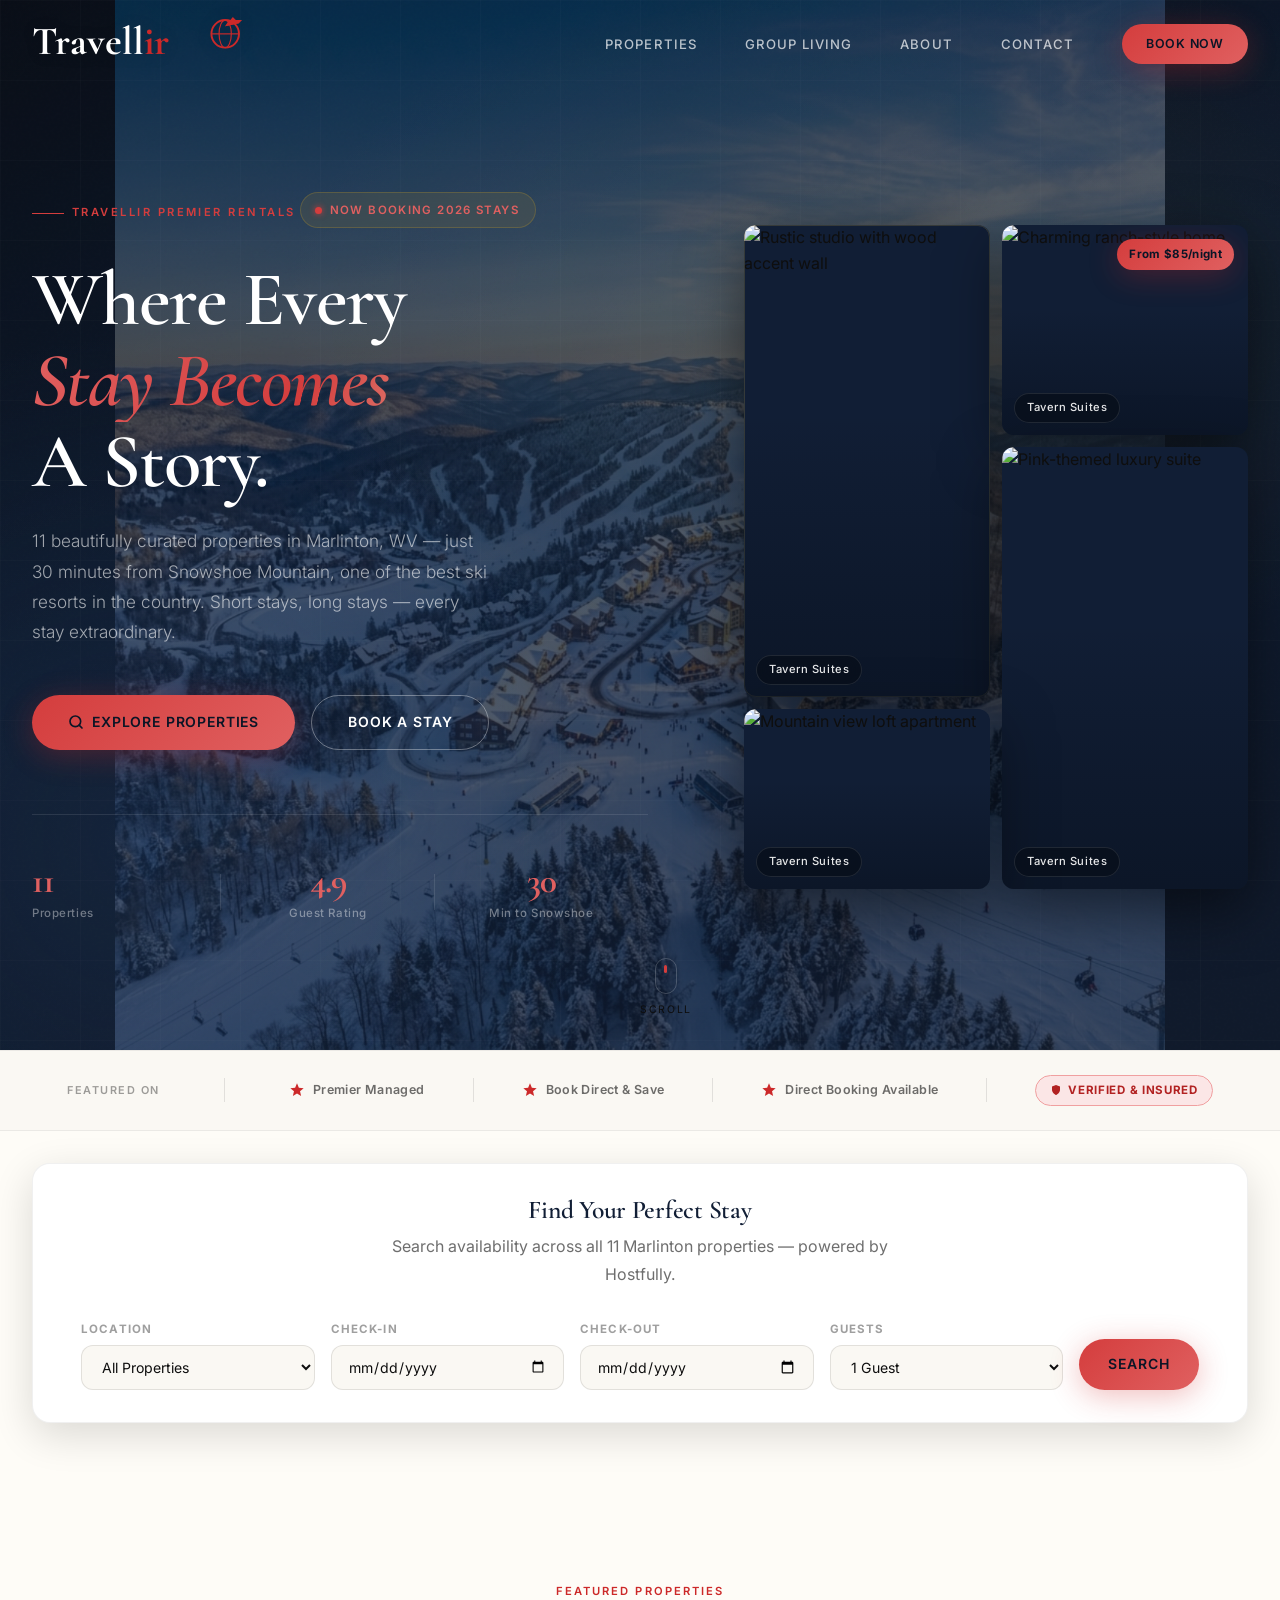
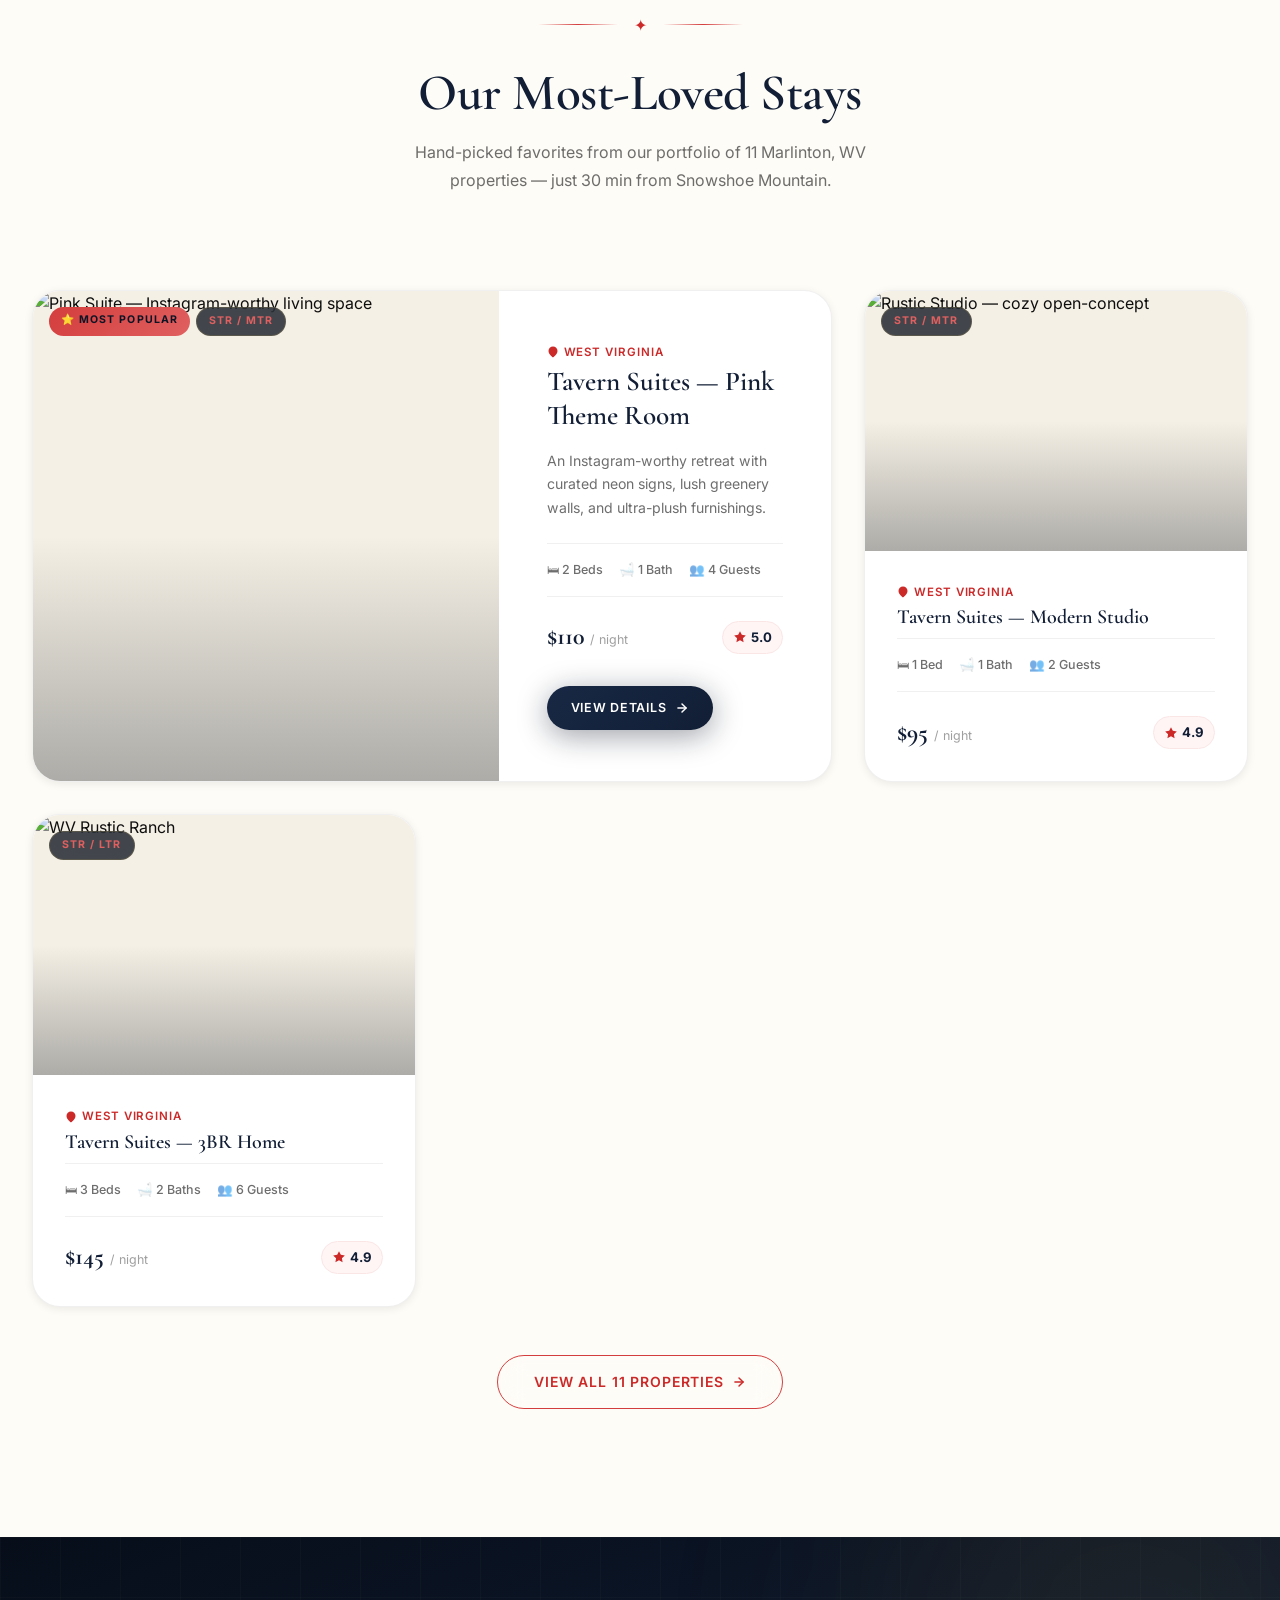
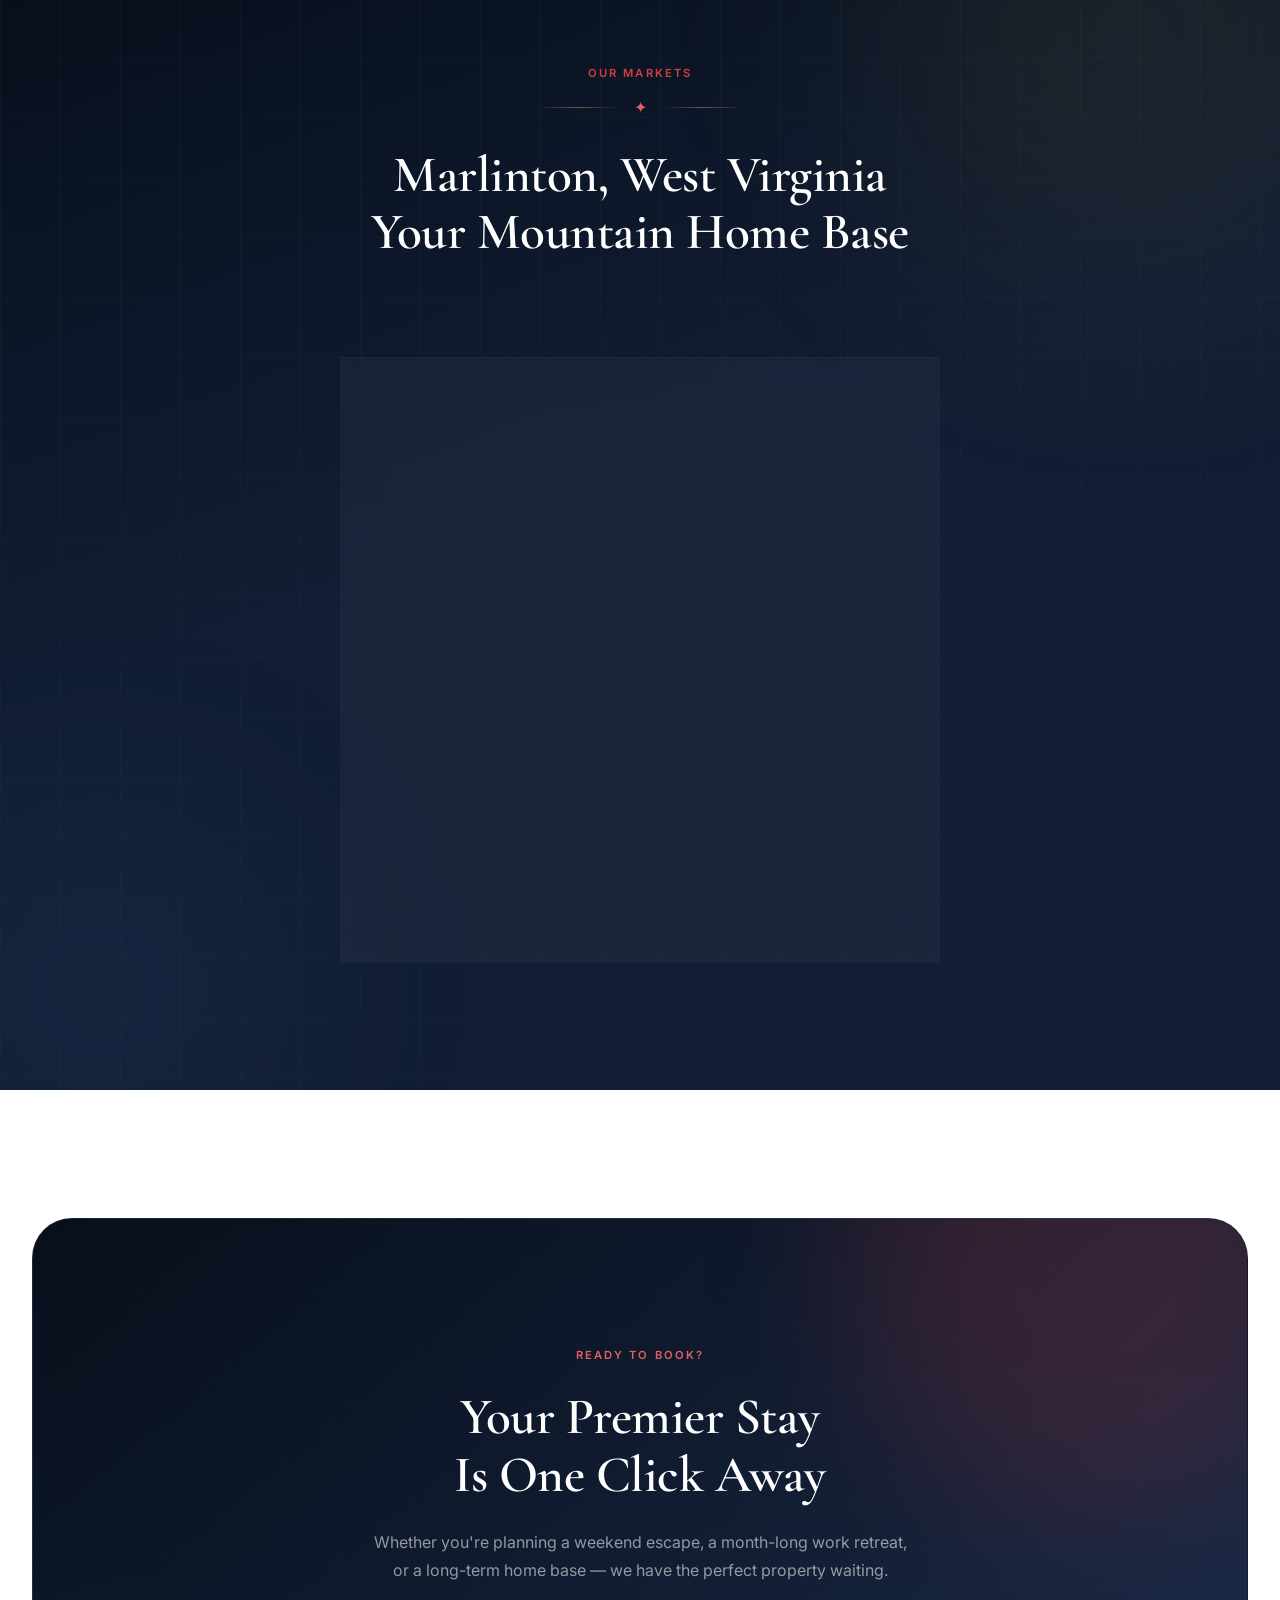
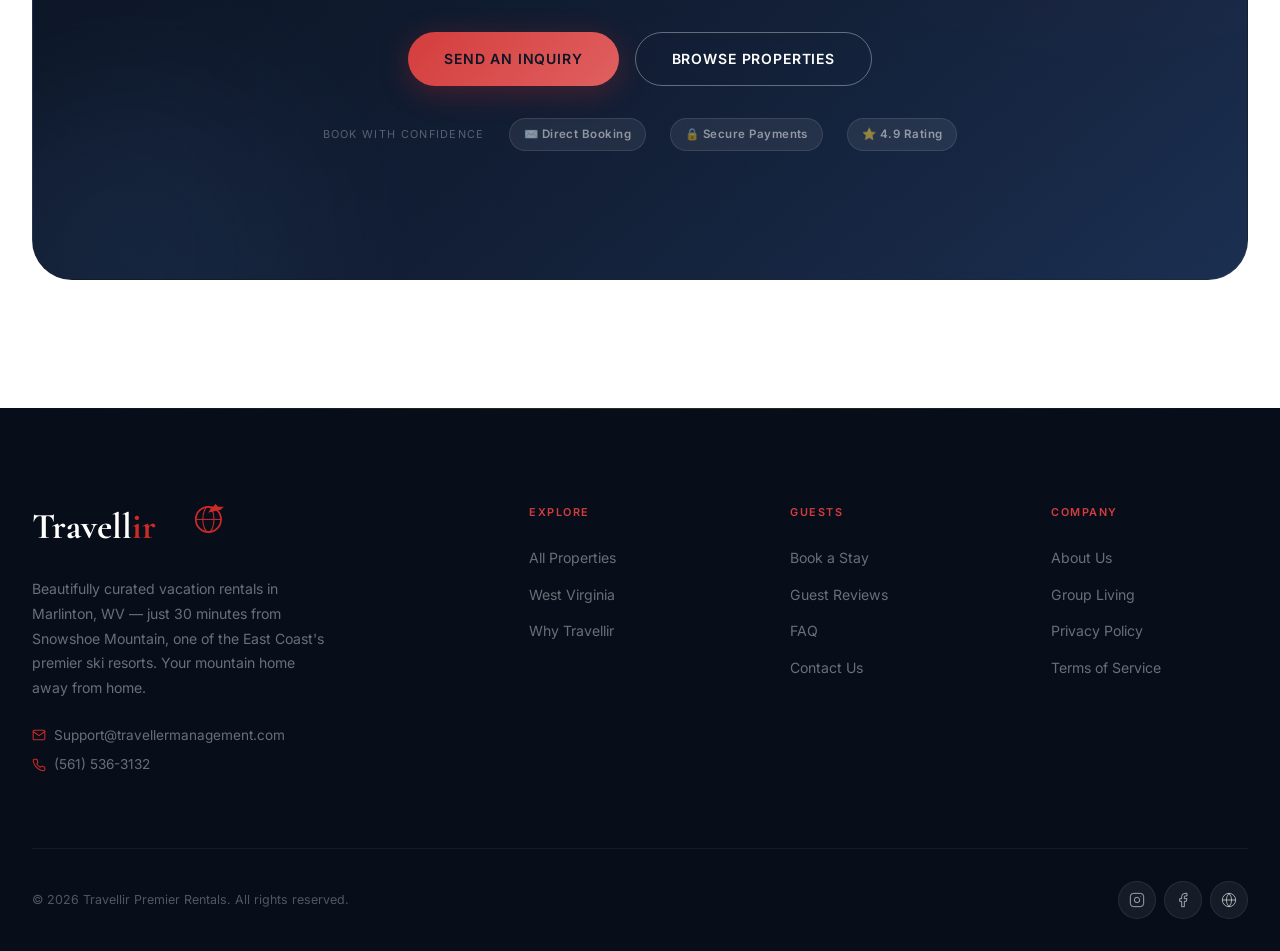
==== commit da90a2bb: "rebrand: Tavern Suites naming, Support@ email, Snowshoe hero image - Update all emails to Support@tr" ====
--- a/site/index.html
+++ b/site/index.html
@@ -75,20 +75,20 @@
       <div class="hero__images">
         <div class="hero__img-wrapper">
           <img src="assets/images/property-studio.webp" alt="Rustic studio with wood accent wall" loading="eager">
-          <span class="hero__img-label">WV Studio</span>
+          <span class="hero__img-label">Tavern Suites</span>
         </div>
         <div class="hero__img-wrapper">
           <img src="assets/images/property-exterior.webp" alt="Charming ranch-style home" loading="eager">
-          <span class="hero__img-label">WV Ranch</span>
+          <span class="hero__img-label">Tavern Suites</span>
           <span class="hero__price-badge">From $85/night</span>
         </div>
         <div class="hero__img-wrapper">
           <img src="assets/images/property-pink.webp" alt="Pink-themed luxury suite" loading="eager">
-          <span class="hero__img-label">Pink Suite</span>
+          <span class="hero__img-label">Tavern Suites</span>
         </div>
         <div class="hero__img-wrapper">
           <img src="assets/images/property-loft.webp" alt="Mountain view loft apartment" loading="lazy">
-          <span class="hero__img-label">Mountain Loft</span>
+          <span class="hero__img-label">Tavern Suites</span>
         </div>
       </div>
     </div>
@@ -177,7 +177,7 @@
       </div>
 
       <div class="properties__grid">
-        <!-- Pink Suite -->
+        <!-- Tavern Suites — Pink Theme -->
         <article class="property-card property-card--featured reveal" data-type="str mtr" data-state="wv">
           <div class="property-card__image">
             <img src="assets/images/property-pink.webp" alt="Pink Suite — Instagram-worthy living space" loading="lazy">
@@ -192,7 +192,7 @@
               <svg viewBox="0 0 24 24"><path d="M21 10c0 7-9 13-9 13s-9-6-9-13a9 9 0 0 1 18 0z"/><circle cx="12" cy="10" r="3"/></svg>
               West Virginia
             </div>
-            <h3 class="property-card__title">The Pink Suite Experience</h3>
+            <h3 class="property-card__title">Tavern Suites — Pink Theme Room</h3>
             <p class="property-card__desc">An Instagram-worthy retreat with curated neon signs, lush greenery walls, and ultra-plush furnishings.</p>
             <div class="property-card__amenities">
               <span class="property-card__amenity">🛏 2 Beds</span>
@@ -215,7 +215,7 @@
           </div>
         </article>
 
-        <!-- Rustic Studio -->
+        <!-- Tavern Suites — Modern Studio -->
         <article class="property-card reveal reveal-delay-1" data-type="str mtr" data-state="wv">
           <div class="property-card__image">
             <img src="assets/images/property-studio.webp" alt="Rustic Studio — cozy open-concept" loading="lazy">
@@ -227,7 +227,7 @@
               <svg viewBox="0 0 24 24"><path d="M21 10c0 7-9 13-9 13s-9-6-9-13a9 9 0 0 1 18 0z"/><circle cx="12" cy="10" r="3"/></svg>
               West Virginia
             </div>
-            <h3 class="property-card__title">The Rustic Studio Retreat</h3>
+            <h3 class="property-card__title">Tavern Suites — Modern Studio</h3>
             <div class="property-card__amenities">
               <span class="property-card__amenity">🛏 1 Bed</span>
               <span class="property-card__amenity">🛁 1 Bath</span>
@@ -243,7 +243,7 @@
           </div>
         </article>
 
-        <!-- WV Ranch -->
+        <!-- Tavern Suites — 3BR Home -->
         <article class="property-card reveal reveal-delay-2" data-type="str mtr ltr" data-state="wv">
           <div class="property-card__image">
             <img src="assets/images/property-rustic.webp" alt="WV Rustic Ranch" loading="lazy">
@@ -255,7 +255,7 @@
               <svg viewBox="0 0 24 24"><path d="M21 10c0 7-9 13-9 13s-9-6-9-13a9 9 0 0 1 18 0z"/><circle cx="12" cy="10" r="3"/></svg>
               West Virginia
             </div>
-            <h3 class="property-card__title">The WV Rustic Ranch</h3>
+            <h3 class="property-card__title">Tavern Suites — 3BR Home</h3>
             <div class="property-card__amenities">
               <span class="property-card__amenity">🛏 3 Beds</span>
               <span class="property-card__amenity">🛁 2 Baths</span>
--- a/site/styles.css
+++ b/site/styles.css
@@ -497,6 +497,19 @@
   overflow: hidden;
 }
 
+/* Snowshoe Mountain hero background photograph */
+.hero::after {
+  content: '';
+  position: absolute;
+  inset: 0;
+  background-image: url('assets/images/snowshoe-hero.png');
+  background-size: cover;
+  background-position: center 30%;
+  background-repeat: no-repeat;
+  opacity: 0.25;
+  z-index: 0;
+}
+
 /* Cinematic noise texture overlay */
 .hero::before {
   content: '';
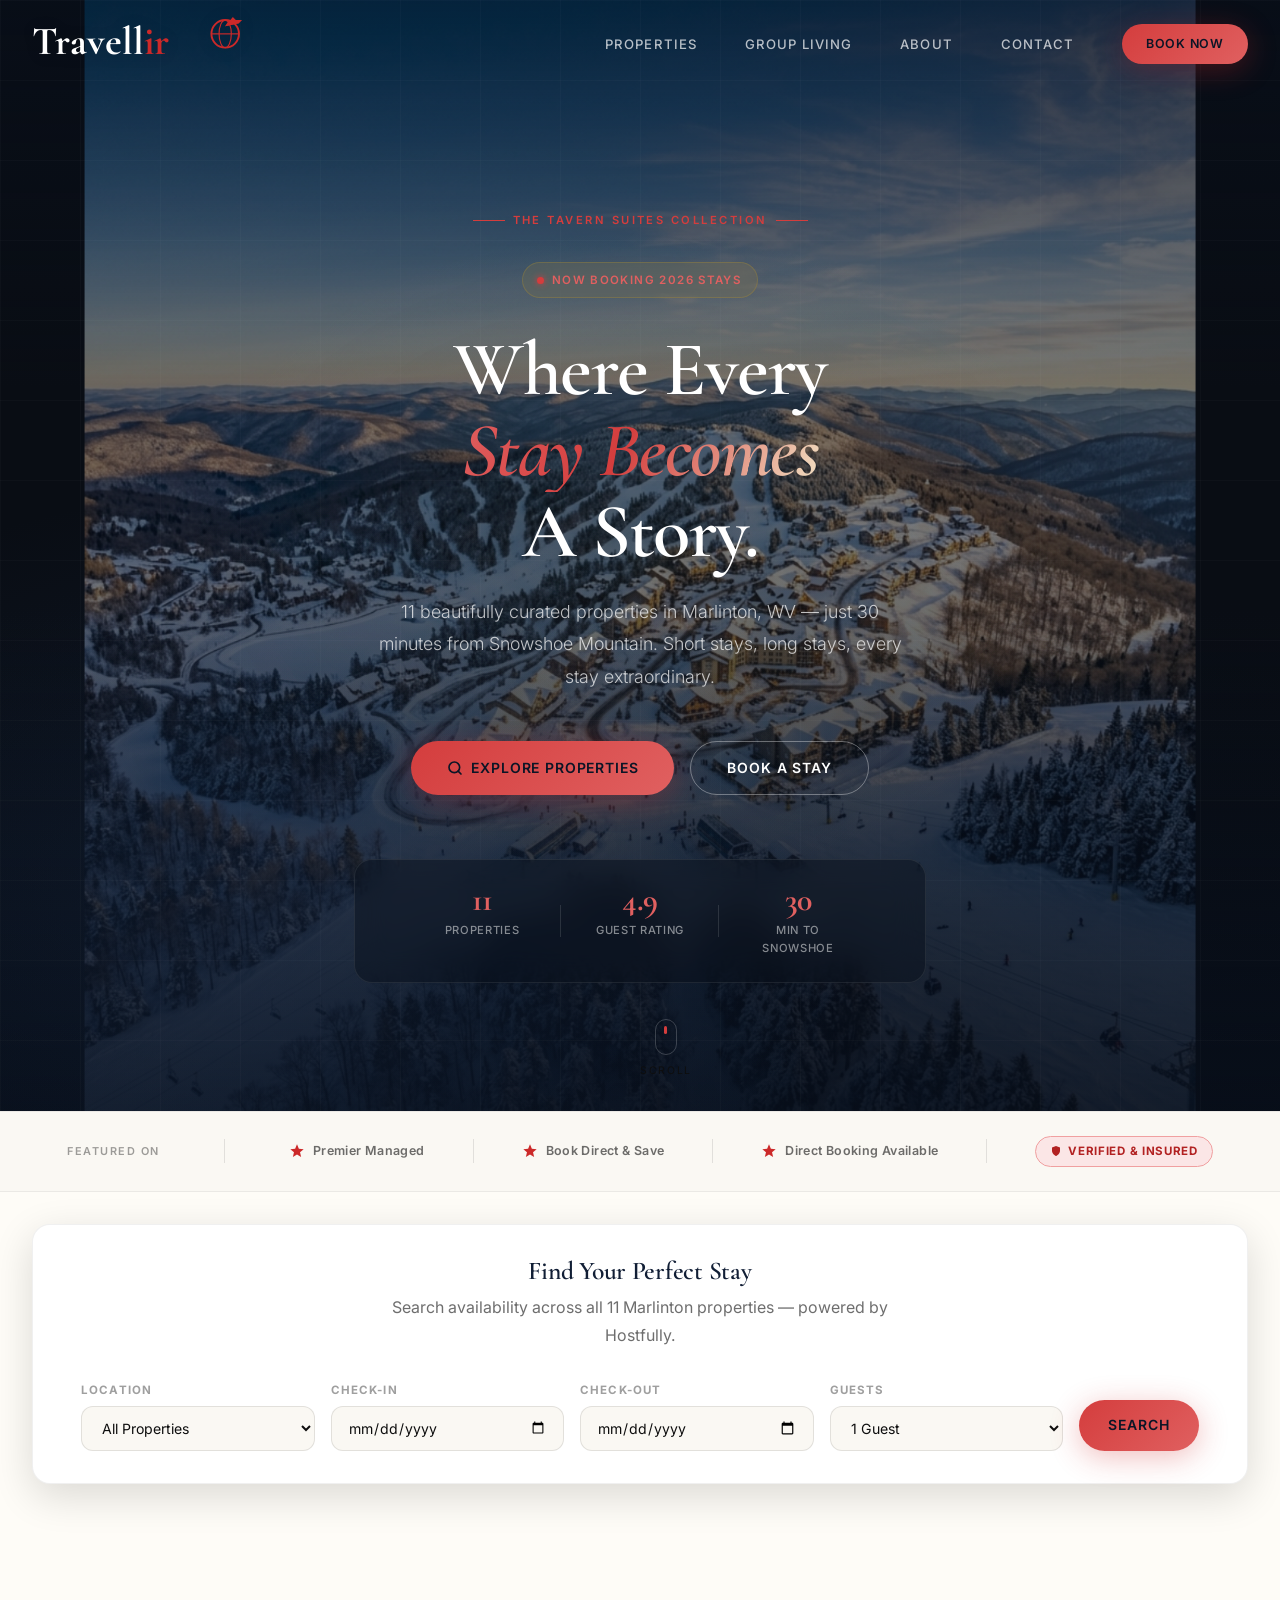
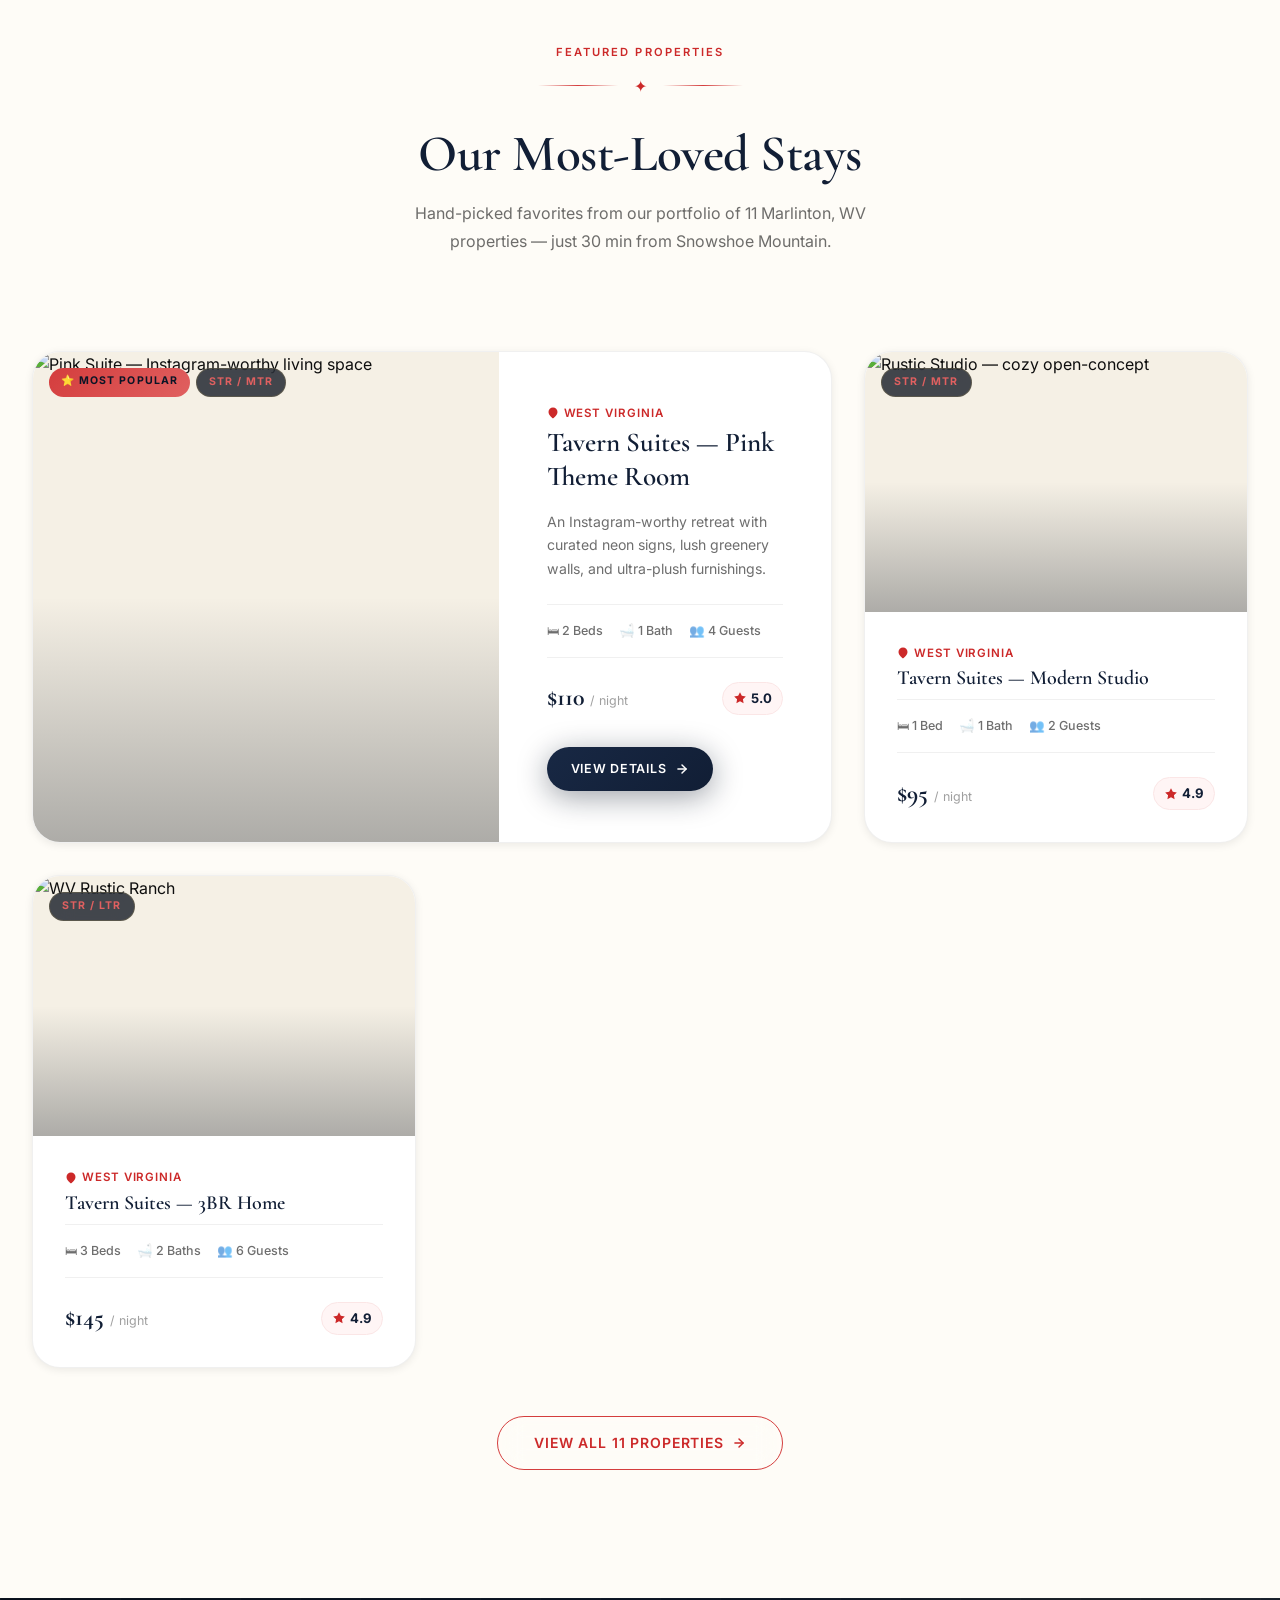
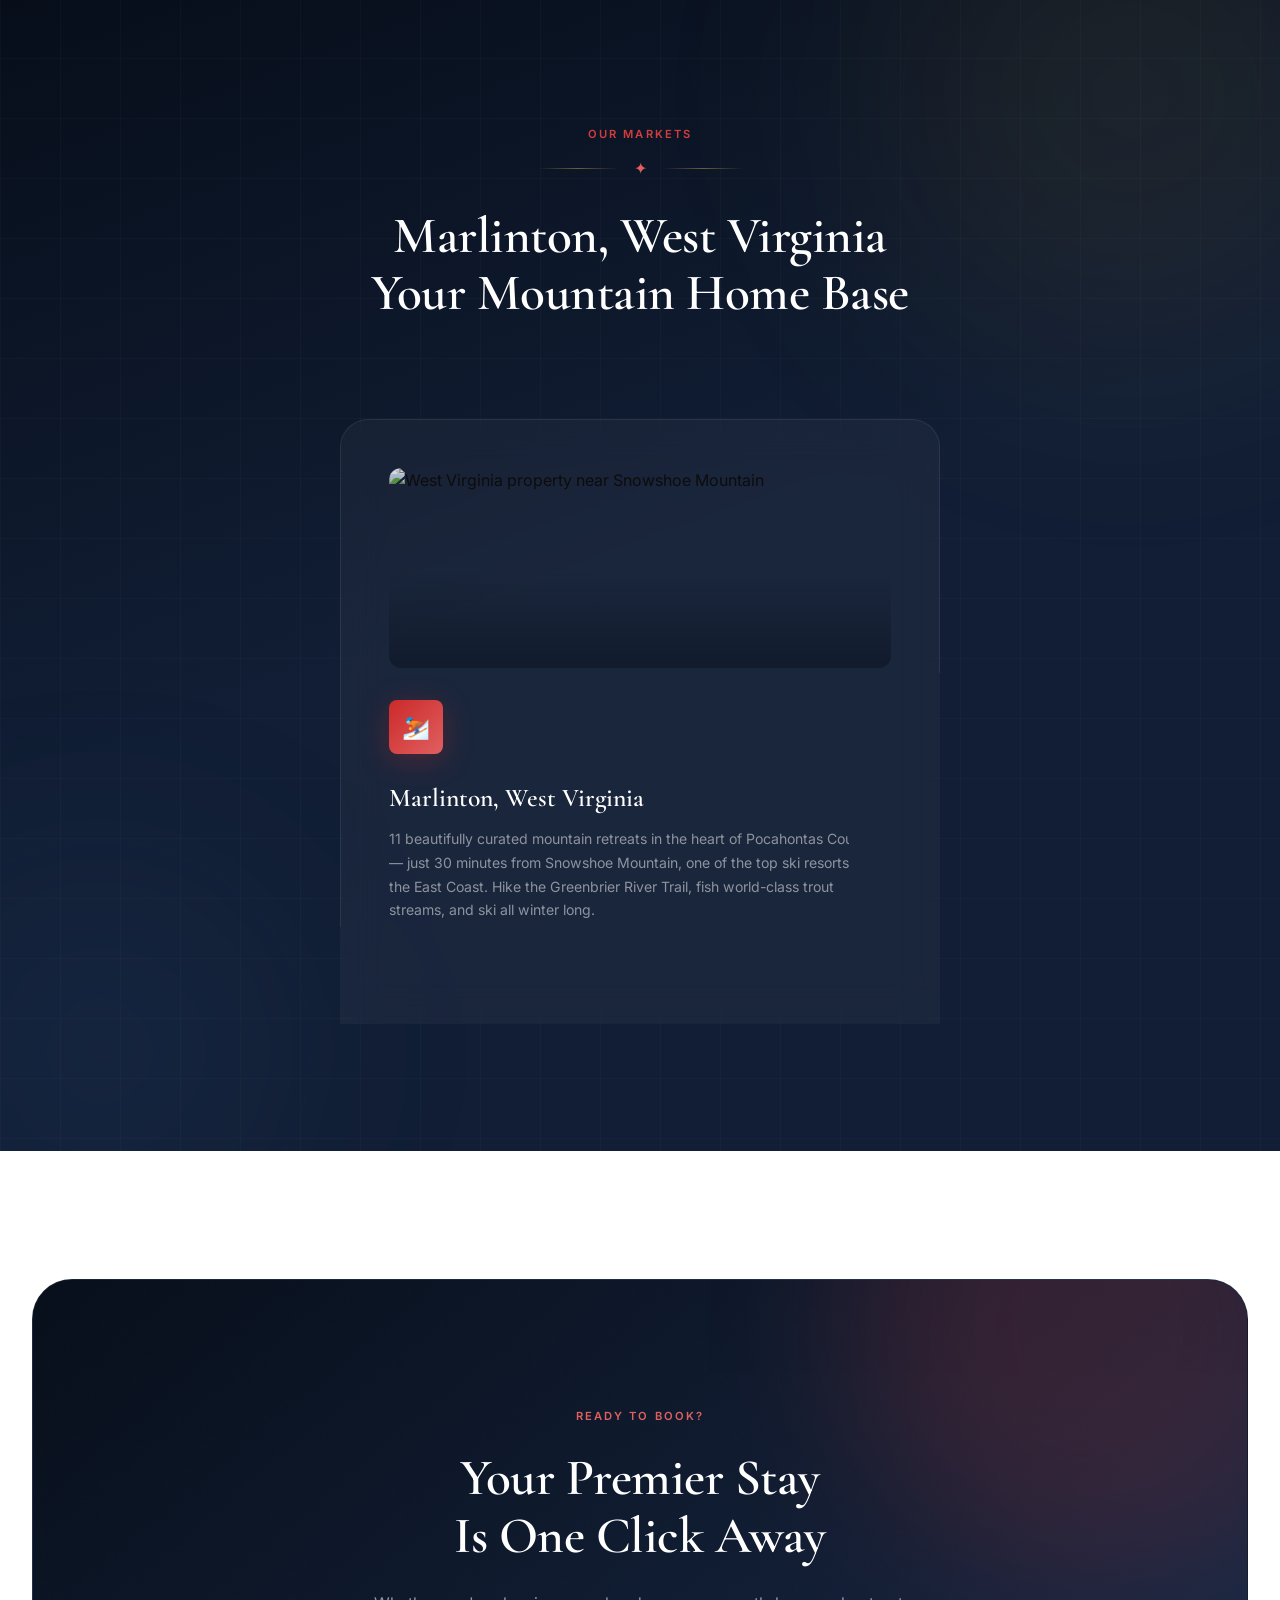
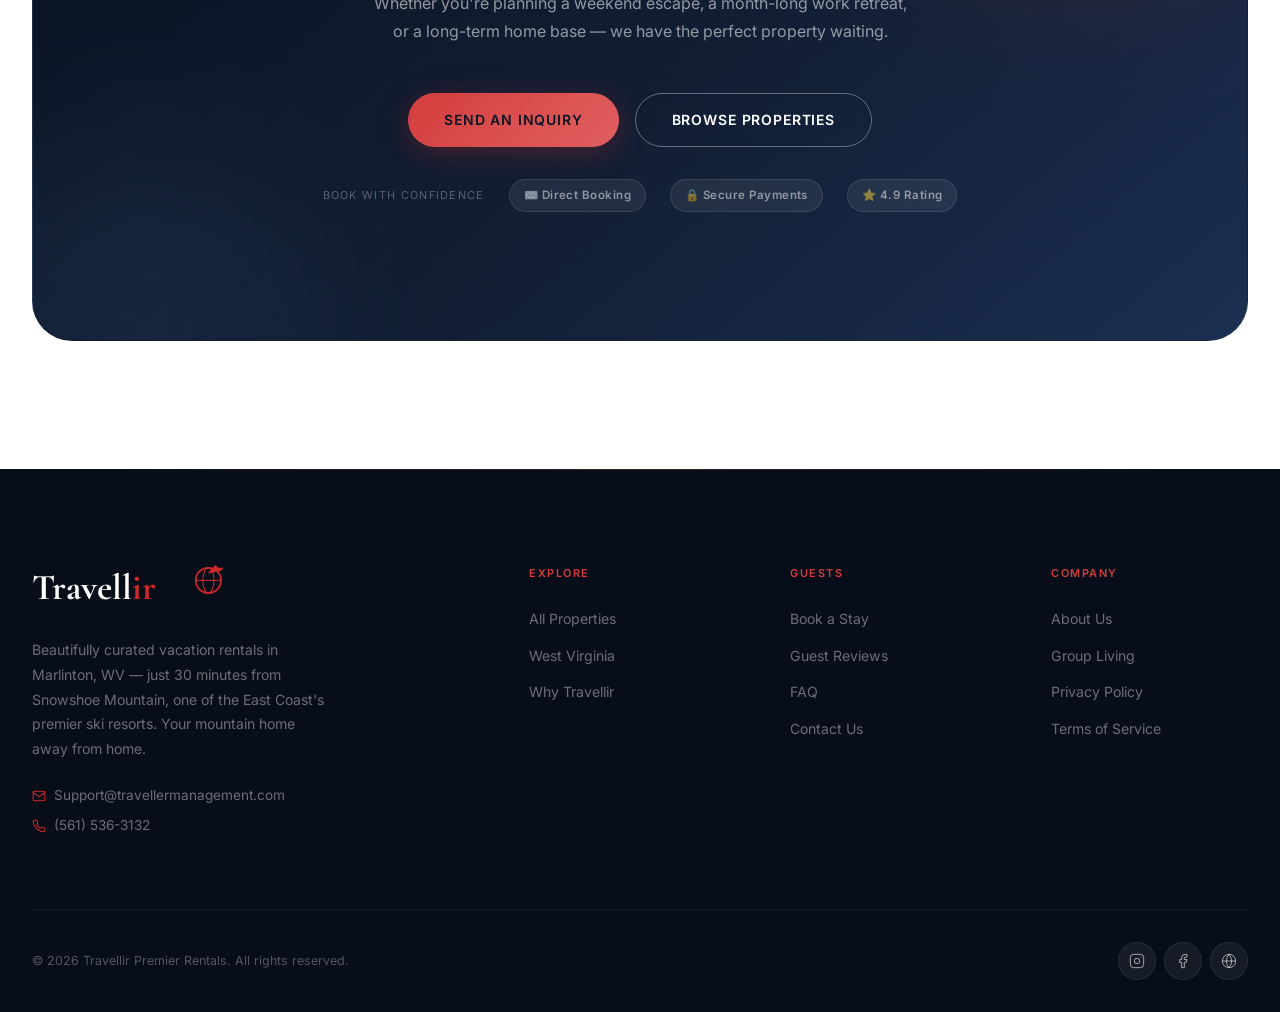
==== commit b0bc03cb: "Hero redesign: full-bleed Snowshoe bg, remove mosaic grid, centered layout, glassmorphism stats" ====
--- a/site/index.html
+++ b/site/index.html
@@ -3,7 +3,7 @@
 <head>
   <meta charset="UTF-8">
   <meta name="viewport" content="width=device-width, initial-scale=1.0">
-  <title>Travellir — Premier Vacation Rentals | Marlinton, WV near Snowshoe Mountain</title>
+  <title>Travellir — The Tavern Suites Collection | Marlinton, WV near Snowshoe Mountain</title>
   <meta name="description" content="Travellir Premier Rentals: 11 beautifully curated vacation properties in Marlinton, WV — just 30 minutes from Snowshoe Mountain ski resort. Book direct & save.">
   <meta property="og:title" content="Travellir — Premier Vacation Rentals near Snowshoe Mountain">
   <meta property="og:description" content="11 beautifully curated properties in Marlinton, WV. Just 30 minutes from Snowshoe Mountain — one of the best ski resorts in the country.">
@@ -23,10 +23,11 @@
     <div class="hero__particles" id="hero-particles"></div>
 
     <div class="container">
-      <div class="hero__content">
+      <div class="hero__content hero__content--centered">
         <div class="hero__eyebrow">
           <span class="hero__eyebrow-line"></span>
-          <span class="hero__eyebrow-text">Travellir Premier Rentals</span>
+          <span class="hero__eyebrow-text">The Tavern Suites Collection</span>
+          <span class="hero__eyebrow-line"></span>
         </div>
 
         <div class="hero__badge">
@@ -42,8 +43,7 @@
 
         <p class="hero__subtitle">
           11 beautifully curated properties in Marlinton, WV — just 30 minutes 
-          from Snowshoe Mountain, one of the best ski resorts in the country. 
-          Short stays, long stays — every stay extraordinary.
+          from Snowshoe Mountain. Short stays, long stays, every stay extraordinary.
         </p>
 
         <div class="hero__actions">
@@ -69,26 +69,6 @@
             <div class="hero__stat-value" id="stat-states">30</div>
             <div class="hero__stat-label">Min to Snowshoe</div>
           </div>
-        </div>
-      </div>
-
-      <div class="hero__images">
-        <div class="hero__img-wrapper">
-          <img src="assets/images/property-studio.webp" alt="Rustic studio with wood accent wall" loading="eager">
-          <span class="hero__img-label">Tavern Suites</span>
-        </div>
-        <div class="hero__img-wrapper">
-          <img src="assets/images/property-exterior.webp" alt="Charming ranch-style home" loading="eager">
-          <span class="hero__img-label">Tavern Suites</span>
-          <span class="hero__price-badge">From $85/night</span>
-        </div>
-        <div class="hero__img-wrapper">
-          <img src="assets/images/property-pink.webp" alt="Pink-themed luxury suite" loading="eager">
-          <span class="hero__img-label">Tavern Suites</span>
-        </div>
-        <div class="hero__img-wrapper">
-          <img src="assets/images/property-loft.webp" alt="Mountain view loft apartment" loading="lazy">
-          <span class="hero__img-label">Tavern Suites</span>
         </div>
       </div>
     </div>
--- a/site/styles.css
+++ b/site/styles.css
@@ -490,9 +490,10 @@
    ---------------------------------------- */
 .hero {
   position: relative;
-  min-height: 100vh;
-  display: flex;
-  align-items: center;
+  min-height: 100dvh;
+  display: flex;
+  align-items: center;
+  justify-content: center;
   background: var(--navy-950);
   overflow: hidden;
 }
@@ -504,30 +505,31 @@
   inset: 0;
   background-image: url('assets/images/snowshoe-hero.png');
   background-size: cover;
-  background-position: center 30%;
+  background-position: center 35%;
   background-repeat: no-repeat;
-  opacity: 0.25;
+  opacity: 0.45;
   z-index: 0;
 }
 
-/* Cinematic noise texture overlay */
+/* Bottom vignette for text readability */
 .hero::before {
   content: '';
   position: absolute;
   inset: 0;
-  background-image: url("data:image/svg+xml,%3Csvg viewBox='0 0 400 400' xmlns='http://www.w3.org/2000/svg'%3E%3Cfilter id='noise'%3E%3CfeTurbulence type='fractalNoise' baseFrequency='0.9' numOctaves='4' stitchTiles='stitch'/%3E%3C/filter%3E%3Crect width='100%25' height='100%25' filter='url(%23noise)' opacity='0.035'/%3E%3C/svg%3E");
+  background:
+    linear-gradient(180deg, rgba(7,14,26,0.55) 0%, transparent 35%, transparent 55%, rgba(7,14,26,0.7) 100%),
+    radial-gradient(ellipse 120% 80% at 50% 100%, rgba(7,14,26,0.6) 0%, transparent 70%);
   pointer-events: none;
   z-index: 1;
-  opacity: 0.4;
 }
 
 .hero__gradient {
   position: absolute;
   inset: 0;
   background:
-    radial-gradient(ellipse 80% 60% at 70% 30%, rgba(184,146,42,0.12) 0%, transparent 60%),
-    radial-gradient(ellipse 60% 80% at 10% 80%, rgba(37,64,104,0.35) 0%, transparent 60%),
-    linear-gradient(160deg, var(--navy-950) 0%, #0D1E38 45%, var(--navy-800) 100%);
+    radial-gradient(ellipse 60% 50% at 50% 50%, rgba(184,146,42,0.06) 0%, transparent 60%),
+    radial-gradient(ellipse 80% 60% at 20% 80%, rgba(37,64,104,0.2) 0%, transparent 60%);
+  z-index: 1;
 }
 
 .hero__particles {
@@ -535,7 +537,7 @@
   inset: 0;
   overflow: hidden;
   pointer-events: none;
-  z-index: 1;
+  z-index: 2;
 }
 
 .hero__particle {
@@ -552,24 +554,32 @@
   position: absolute;
   inset: 0;
   background-image:
-    linear-gradient(rgba(255,255,255,0.015) 1px, transparent 1px),
-    linear-gradient(90deg, rgba(255,255,255,0.015) 1px, transparent 1px);
+    linear-gradient(rgba(255,255,255,0.02) 1px, transparent 1px),
+    linear-gradient(90deg, rgba(255,255,255,0.02) 1px, transparent 1px);
   background-size: 80px 80px;
-  z-index: 1;
+  z-index: 2;
 }
 
 .hero .container {
-  display: grid;
-  grid-template-columns: 1.1fr 0.9fr;
-  gap: var(--space-4xl);
-  align-items: center;
-  position: relative;
-  z-index: 2;
-  padding-top: calc(var(--header-height) + 40px);
+  display: flex;
+  flex-direction: column;
+  align-items: center;
+  position: relative;
+  z-index: 3;
+  padding-top: calc(var(--header-height) + 60px);
   padding-bottom: var(--space-3xl);
 }
 
 .hero__content { padding: var(--space-3xl) 0; }
+
+.hero__content--centered {
+  text-align: center;
+  max-width: 760px;
+  margin: 0 auto;
+  display: flex;
+  flex-direction: column;
+  align-items: center;
+}
 
 .hero__eyebrow {
   display: inline-flex;
@@ -647,10 +657,10 @@
 
 .hero__subtitle {
   font-family: var(--font-body);
-  font-size: 1.08rem;
-  line-height: 1.75;
-  color: rgba(255,255,255,0.60);
-  max-width: 460px;
+  font-size: 1.12rem;
+  line-height: 1.8;
+  color: rgba(255,255,255,0.72);
+  max-width: 540px;
   margin-bottom: var(--space-2xl);
   animation: fadeInUp 0.9s var(--ease-out) 0.5s both;
   font-weight: 300;
@@ -663,20 +673,24 @@
   animation: fadeInUp 0.9s var(--ease-out) 0.65s both;
 }
 
-/* Hero stats bar */
+/* Hero stats bar — glassmorphism pill */
 .hero__stats {
   display: flex;
   gap: 0;
   margin-top: var(--space-3xl);
-  padding-top: var(--space-2xl);
-  border-top: 1px solid var(--white-10);
+  padding: var(--space-lg) var(--space-2xl);
+  background: rgba(7,14,26,0.45);
+  backdrop-filter: blur(16px);
+  -webkit-backdrop-filter: blur(16px);
+  border: 1px solid rgba(255,255,255,0.08);
+  border-radius: var(--radius-xl);
   animation: fadeInUp 0.9s var(--ease-out) 0.8s both;
 }
 
 .hero__stat {
   flex: 1;
   text-align: center;
-  padding: 0 var(--space-lg);
+  padding: 0 var(--space-xl);
   position: relative;
 }
 
@@ -687,15 +701,13 @@
   top: 50%;
   transform: translateY(-50%);
   width: 1px;
-  height: 36px;
-  background: var(--white-10);
-}
-
-.hero__stat:first-child { padding-left: 0; text-align: left; }
+  height: 32px;
+  background: rgba(255,255,255,0.12);
+}
 
 .hero__stat-value {
   font-family: var(--font-display);
-  font-size: 2.2rem;
+  font-size: 2rem;
   font-weight: 700;
   color: var(--gold-300);
   line-height: 1;
@@ -703,104 +715,15 @@
 }
 
 .hero__stat-label {
-  font-size: 0.72rem;
-  color: rgba(255,255,255,0.40);
+  font-size: 0.7rem;
+  color: rgba(255,255,255,0.50);
   margin-top: 6px;
-  letter-spacing: 0.05em;
+  letter-spacing: 0.06em;
   font-weight: 500;
-}
-
-/* Hero image mosaic */
-.hero__images {
-  display: grid;
-  grid-template-columns: 1fr 1fr;
-  grid-template-rows: 210px 250px 180px;
-  gap: 12px;
-  animation: fadeInRight 1s var(--ease-out) 0.4s both;
-}
-
-.hero__img-wrapper {
-  border-radius: var(--radius-lg);
-  overflow: hidden;
-  position: relative;
-  box-shadow: 0 20px 60px rgba(0,0,0,0.5);
-  background: var(--navy-800);
-}
-
-.hero__img-wrapper::after {
-  content: '';
-  position: absolute;
-  inset: 0;
-  background: linear-gradient(180deg, transparent 40%, rgba(7,14,26,0.5) 100%);
-  pointer-events: none;
-}
-
-/* Thin gold border on first image */
-.hero__img-wrapper:first-child {
-  outline: 1px solid rgba(201,168,76,0.20);
-  outline-offset: -1px;
-}
-
-.hero__img-wrapper img {
-  width: 100%;
-  height: 100%;
-  object-fit: cover;
-  transition: transform var(--duration-slower) var(--ease-out);
-}
-
-.hero__img-wrapper:hover img { transform: scale(1.06); }
-
-.hero__img-wrapper:nth-child(1) {
-  grid-column: 1;
-  grid-row: 1 / 3;
-}
-
-.hero__img-wrapper:nth-child(2) {
-  grid-column: 2;
-  grid-row: 1;
-}
-
-.hero__img-wrapper:nth-child(3) {
-  grid-column: 2;
-  grid-row: 2 / 4;
-}
-
-.hero__img-wrapper:nth-child(4) {
-  grid-column: 1;
-  grid-row: 3;
-}
-
-.hero__img-label {
-  position: absolute;
-  bottom: 12px;
-  left: 12px;
-  z-index: 2;
-  background: rgba(7,14,26,0.72);
-  backdrop-filter: blur(12px);
-  color: var(--white-90);
-  padding: 5px 12px;
-  border-radius: var(--radius-full);
-  font-size: 0.7rem;
-  font-weight: 500;
-  letter-spacing: 0.05em;
-  border: 1px solid rgba(255,255,255,0.10);
-}
-
-/* Floating price badge on hero image */
-.hero__price-badge {
-  position: absolute;
-  top: 14px;
-  right: 14px;
-  z-index: 2;
-  background: linear-gradient(135deg, var(--gold-400), var(--gold-300));
-  color: var(--navy-900);
-  padding: 6px 12px;
-  border-radius: var(--radius-full);
-  font-size: 0.72rem;
-  font-weight: 700;
-  letter-spacing: 0.03em;
-  box-shadow: var(--shadow-gold);
-}
+  text-transform: uppercase;
+}
+
+/* Hero image mosaic — REMOVED (replaced by full-bleed background) */
 
 /* Scroll cue */
 .hero__scroll-cue {
@@ -2151,9 +2074,7 @@
    ============================================ */
 @media (max-width: 1024px) {
   .hero .container {
-    grid-template-columns: 1fr;
     text-align: center;
-    gap: var(--space-3xl);
   }
 
   .hero__eyebrow  { justify-content: center; }
@@ -2161,13 +2082,6 @@
   .hero__subtitle { margin: 0 auto var(--space-2xl); max-width: 520px; }
   .hero__actions  { justify-content: center; }
   .hero__stats    { justify-content: center; }
-  .hero__stat:first-child { text-align: center; padding-left: var(--space-lg); }
-
-  .hero__images {
-    max-width: 560px;
-    margin: 0 auto;
-    grid-template-rows: 170px 210px 160px;
-  }
 
   .experience .container { grid-template-columns: 1fr; }
   .experience__image-stack {
@@ -2247,22 +2161,10 @@
   .hero .container {
     padding-top: calc(var(--header-height) + 28px);
     padding-bottom: var(--space-2xl);
-    gap: var(--space-2xl);
   }
 
   .hero__title { font-size: clamp(2.4rem, 9vw, 3.6rem); }
   .hero__subtitle { font-size: 1rem; }
-
-  .hero__images {
-    grid-template-columns: 1fr 1fr;
-    grid-template-rows: 140px 160px;
-    max-width: 100%;
-  }
-
-  .hero__img-wrapper:nth-child(1) { grid-column: 1; grid-row: 1; }
-  .hero__img-wrapper:nth-child(2) { grid-column: 2; grid-row: 1; }
-  .hero__img-wrapper:nth-child(3) { grid-column: 1 / -1; grid-row: 2; }
-  .hero__img-wrapper:nth-child(4) { display: none; }
 
   .hero__stat { padding: 0 var(--space-md); }
   .hero__stats { gap: 0; flex-wrap: nowrap; }
@@ -2349,14 +2251,9 @@
   .hero__subtitle { font-size: 0.93rem; }
   .hero__actions { flex-direction: column; align-items: stretch; gap: var(--space-sm); }
   .hero__actions .btn { width: 100%; max-width: none; justify-content: center; }
-  .hero__stat-value { font-size: 1.7rem; }
-  .hero__stats { justify-content: space-between; }
+  .hero__stat-value { font-size: 1.5rem; }
+  .hero__stats { justify-content: space-between; padding: var(--space-md) var(--space-lg); }
   .hero__scroll-cue { display: none; }
-
-  .hero__images {
-    grid-template-rows: 120px 140px;
-    gap: 8px;
-  }
 
   /* ── Stat section ── */
   .hero__badge { font-size: 0.65rem; padding: 6px 12px; }
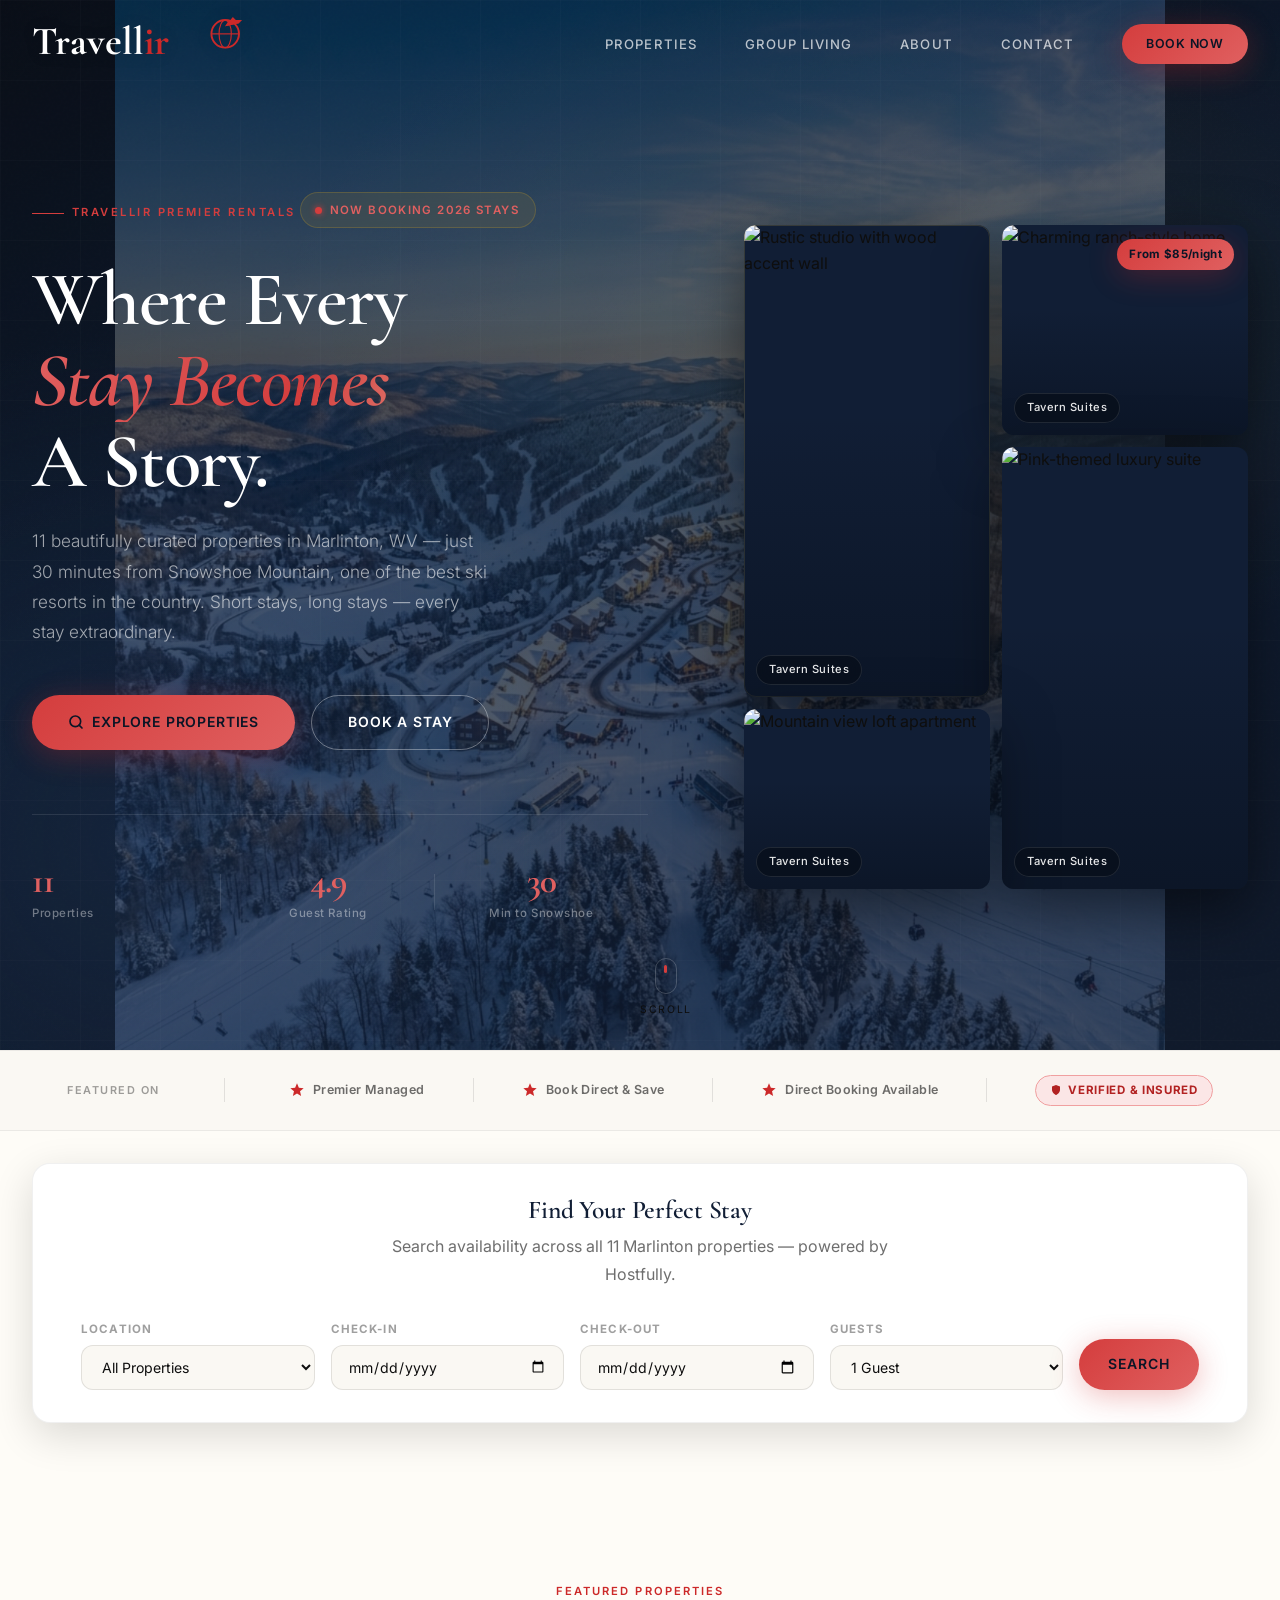
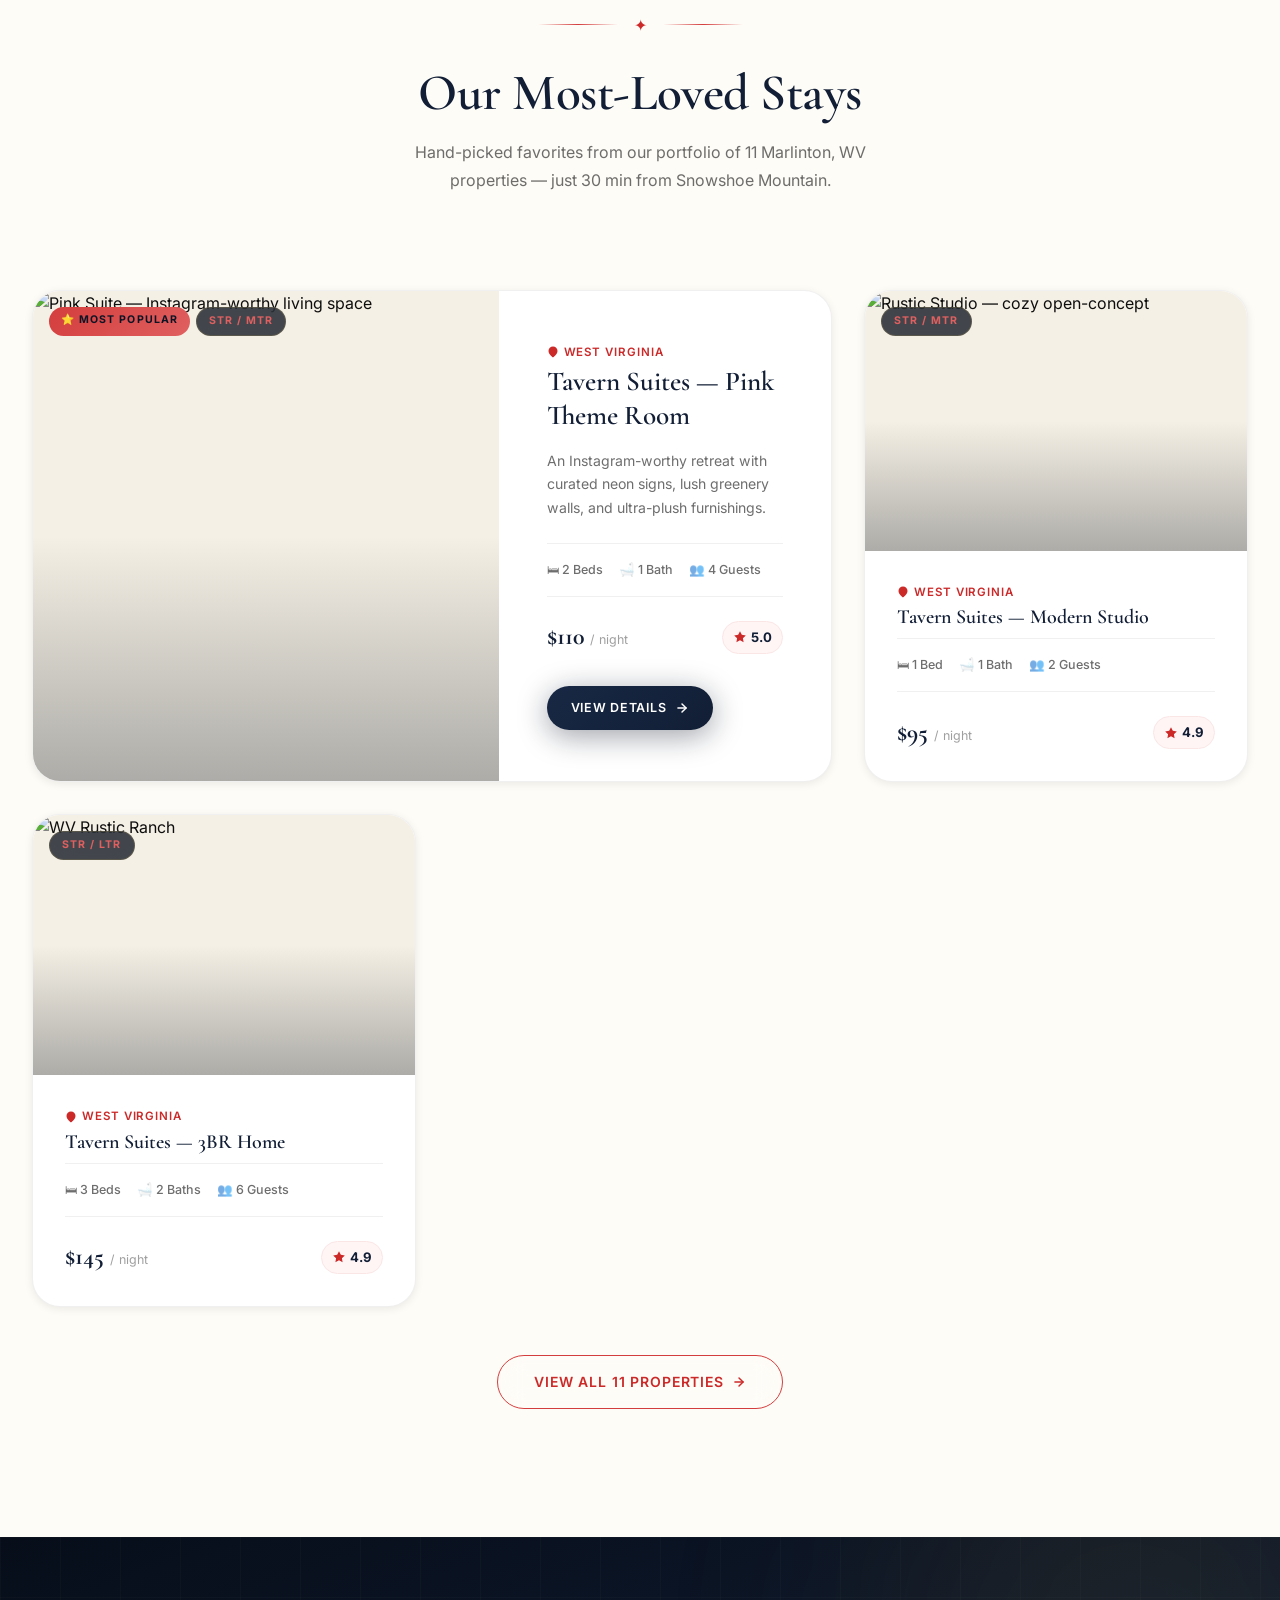
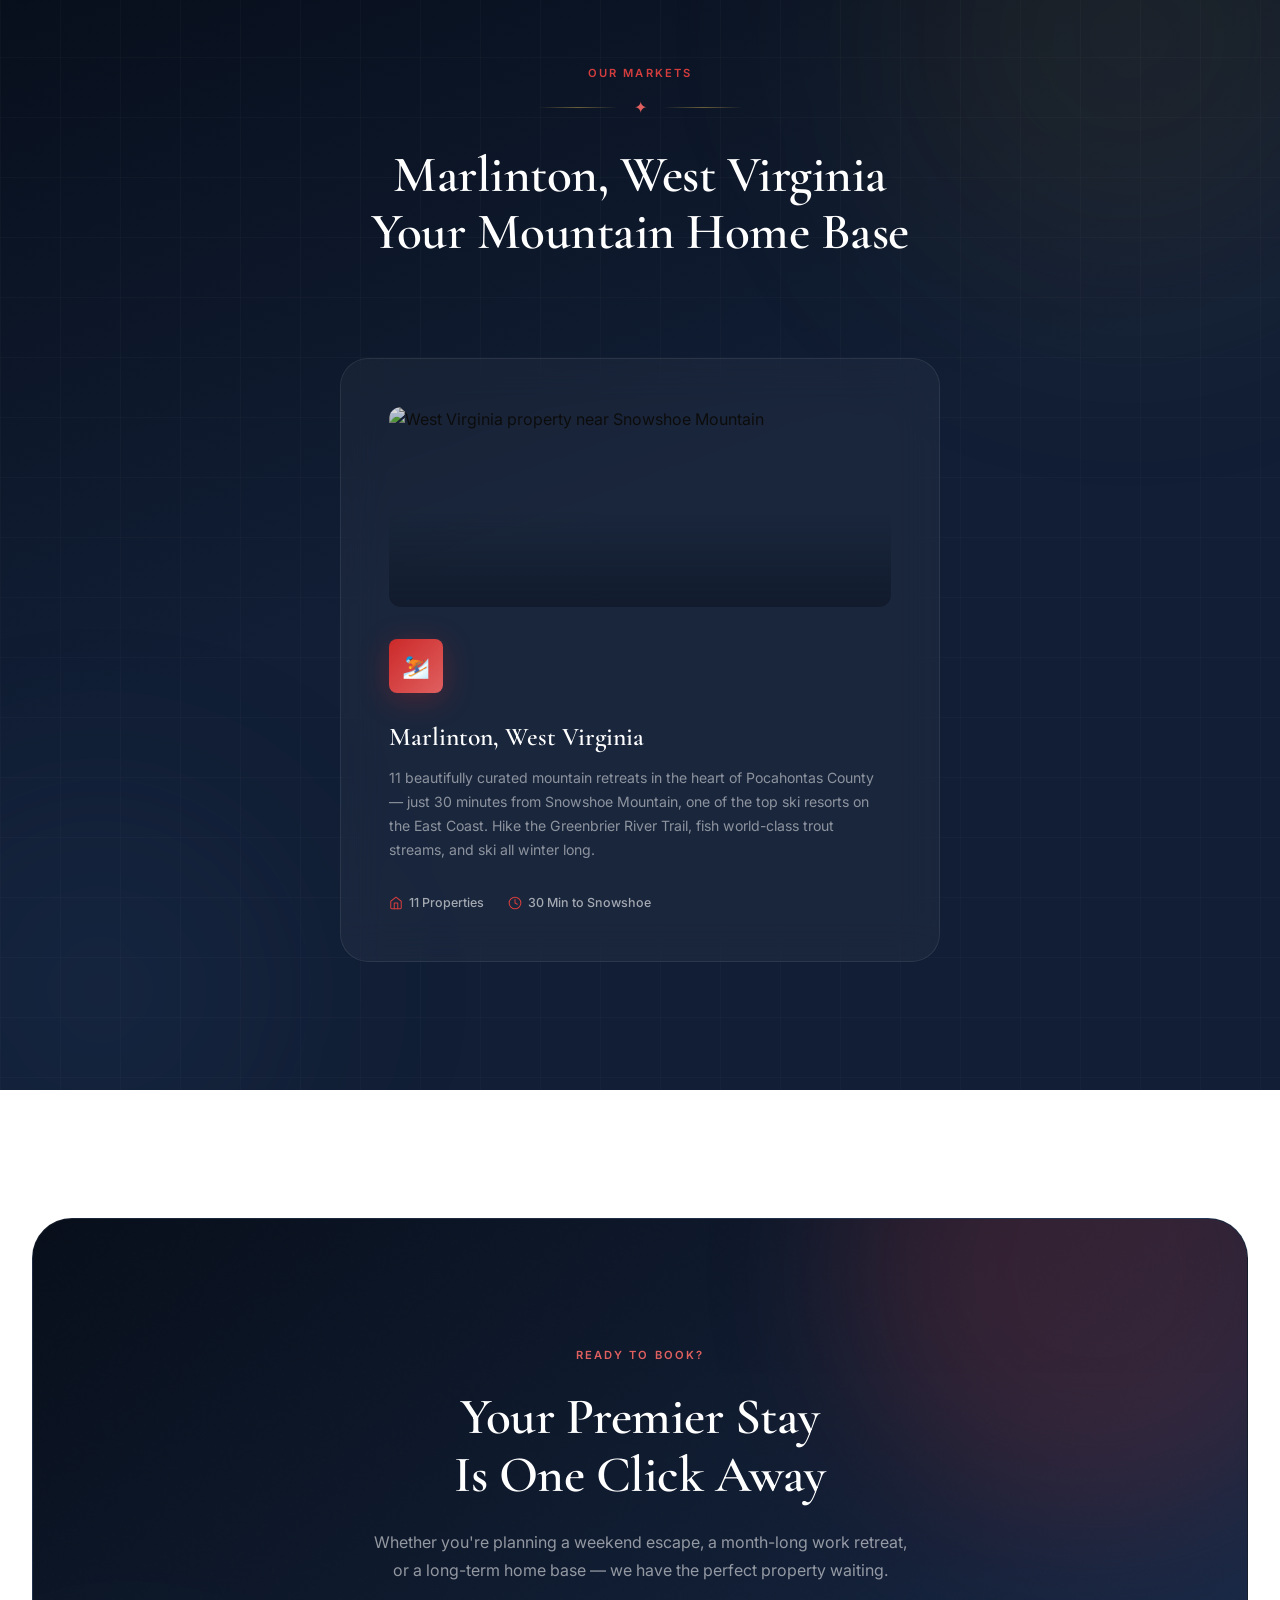
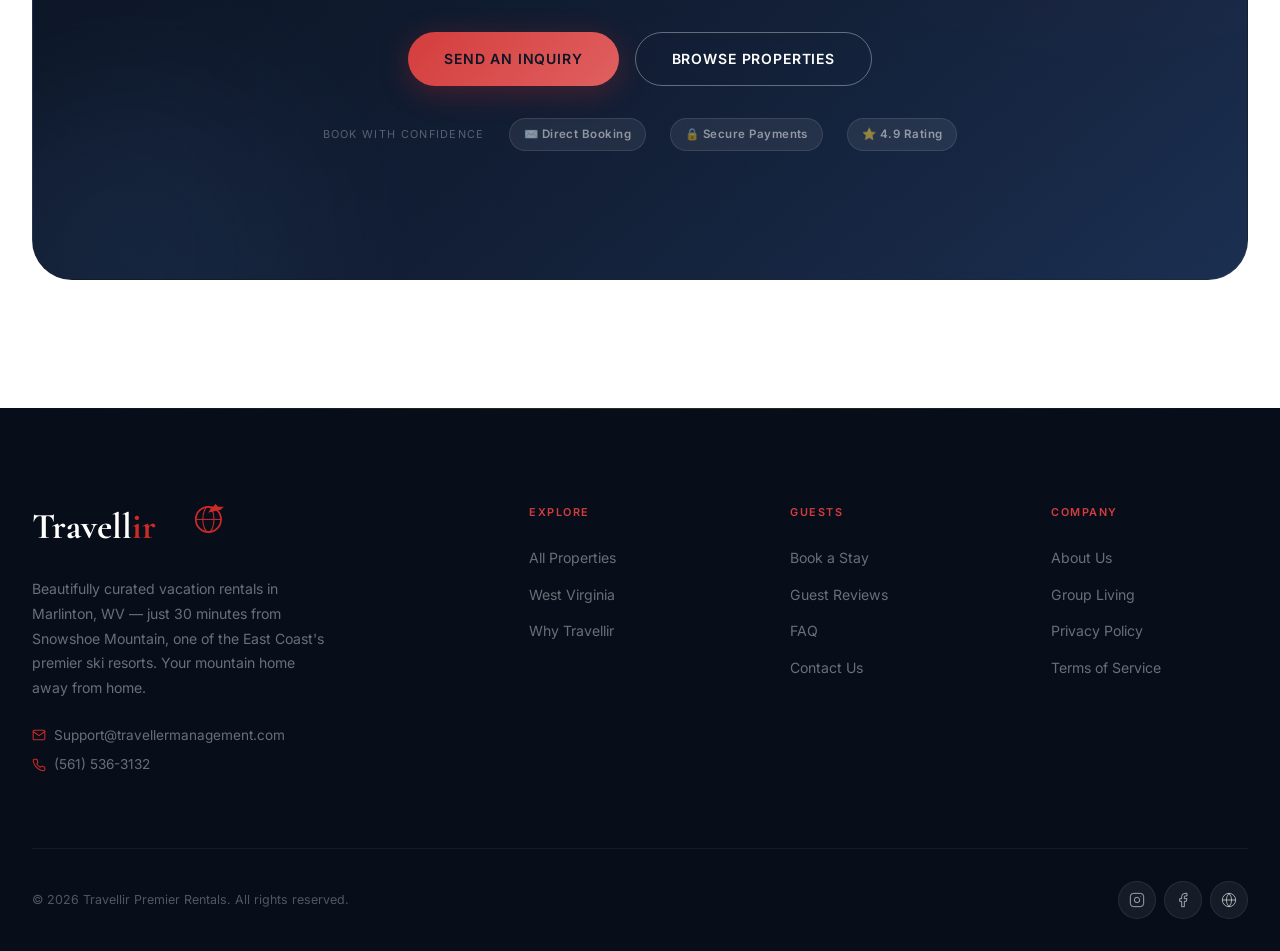
==== commit 384fa6b9: "Revert "Hero redesign: full-bleed Snowshoe bg, remove mosaic grid, centered layout, glassmorphism st" ====
--- a/site/index.html
+++ b/site/index.html
@@ -3,7 +3,7 @@
 <head>
   <meta charset="UTF-8">
   <meta name="viewport" content="width=device-width, initial-scale=1.0">
-  <title>Travellir — The Tavern Suites Collection | Marlinton, WV near Snowshoe Mountain</title>
+  <title>Travellir — Premier Vacation Rentals | Marlinton, WV near Snowshoe Mountain</title>
   <meta name="description" content="Travellir Premier Rentals: 11 beautifully curated vacation properties in Marlinton, WV — just 30 minutes from Snowshoe Mountain ski resort. Book direct & save.">
   <meta property="og:title" content="Travellir — Premier Vacation Rentals near Snowshoe Mountain">
   <meta property="og:description" content="11 beautifully curated properties in Marlinton, WV. Just 30 minutes from Snowshoe Mountain — one of the best ski resorts in the country.">
@@ -23,11 +23,10 @@
     <div class="hero__particles" id="hero-particles"></div>
 
     <div class="container">
-      <div class="hero__content hero__content--centered">
+      <div class="hero__content">
         <div class="hero__eyebrow">
           <span class="hero__eyebrow-line"></span>
-          <span class="hero__eyebrow-text">The Tavern Suites Collection</span>
-          <span class="hero__eyebrow-line"></span>
+          <span class="hero__eyebrow-text">Travellir Premier Rentals</span>
         </div>
 
         <div class="hero__badge">
@@ -43,7 +42,8 @@
 
         <p class="hero__subtitle">
           11 beautifully curated properties in Marlinton, WV — just 30 minutes 
-          from Snowshoe Mountain. Short stays, long stays, every stay extraordinary.
+          from Snowshoe Mountain, one of the best ski resorts in the country. 
+          Short stays, long stays — every stay extraordinary.
         </p>
 
         <div class="hero__actions">
@@ -69,6 +69,26 @@
             <div class="hero__stat-value" id="stat-states">30</div>
             <div class="hero__stat-label">Min to Snowshoe</div>
           </div>
+        </div>
+      </div>
+
+      <div class="hero__images">
+        <div class="hero__img-wrapper">
+          <img src="assets/images/property-studio.webp" alt="Rustic studio with wood accent wall" loading="eager">
+          <span class="hero__img-label">Tavern Suites</span>
+        </div>
+        <div class="hero__img-wrapper">
+          <img src="assets/images/property-exterior.webp" alt="Charming ranch-style home" loading="eager">
+          <span class="hero__img-label">Tavern Suites</span>
+          <span class="hero__price-badge">From $85/night</span>
+        </div>
+        <div class="hero__img-wrapper">
+          <img src="assets/images/property-pink.webp" alt="Pink-themed luxury suite" loading="eager">
+          <span class="hero__img-label">Tavern Suites</span>
+        </div>
+        <div class="hero__img-wrapper">
+          <img src="assets/images/property-loft.webp" alt="Mountain view loft apartment" loading="lazy">
+          <span class="hero__img-label">Tavern Suites</span>
         </div>
       </div>
     </div>
--- a/site/styles.css
+++ b/site/styles.css
@@ -490,10 +490,9 @@
    ---------------------------------------- */
 .hero {
   position: relative;
-  min-height: 100dvh;
-  display: flex;
-  align-items: center;
-  justify-content: center;
+  min-height: 100vh;
+  display: flex;
+  align-items: center;
   background: var(--navy-950);
   overflow: hidden;
 }
@@ -505,31 +504,30 @@
   inset: 0;
   background-image: url('assets/images/snowshoe-hero.png');
   background-size: cover;
-  background-position: center 35%;
+  background-position: center 30%;
   background-repeat: no-repeat;
-  opacity: 0.45;
+  opacity: 0.25;
   z-index: 0;
 }
 
-/* Bottom vignette for text readability */
+/* Cinematic noise texture overlay */
 .hero::before {
   content: '';
   position: absolute;
   inset: 0;
-  background:
-    linear-gradient(180deg, rgba(7,14,26,0.55) 0%, transparent 35%, transparent 55%, rgba(7,14,26,0.7) 100%),
-    radial-gradient(ellipse 120% 80% at 50% 100%, rgba(7,14,26,0.6) 0%, transparent 70%);
+  background-image: url("data:image/svg+xml,%3Csvg viewBox='0 0 400 400' xmlns='http://www.w3.org/2000/svg'%3E%3Cfilter id='noise'%3E%3CfeTurbulence type='fractalNoise' baseFrequency='0.9' numOctaves='4' stitchTiles='stitch'/%3E%3C/filter%3E%3Crect width='100%25' height='100%25' filter='url(%23noise)' opacity='0.035'/%3E%3C/svg%3E");
   pointer-events: none;
   z-index: 1;
+  opacity: 0.4;
 }
 
 .hero__gradient {
   position: absolute;
   inset: 0;
   background:
-    radial-gradient(ellipse 60% 50% at 50% 50%, rgba(184,146,42,0.06) 0%, transparent 60%),
-    radial-gradient(ellipse 80% 60% at 20% 80%, rgba(37,64,104,0.2) 0%, transparent 60%);
-  z-index: 1;
+    radial-gradient(ellipse 80% 60% at 70% 30%, rgba(184,146,42,0.12) 0%, transparent 60%),
+    radial-gradient(ellipse 60% 80% at 10% 80%, rgba(37,64,104,0.35) 0%, transparent 60%),
+    linear-gradient(160deg, var(--navy-950) 0%, #0D1E38 45%, var(--navy-800) 100%);
 }
 
 .hero__particles {
@@ -537,7 +535,7 @@
   inset: 0;
   overflow: hidden;
   pointer-events: none;
-  z-index: 2;
+  z-index: 1;
 }
 
 .hero__particle {
@@ -554,32 +552,24 @@
   position: absolute;
   inset: 0;
   background-image:
-    linear-gradient(rgba(255,255,255,0.02) 1px, transparent 1px),
-    linear-gradient(90deg, rgba(255,255,255,0.02) 1px, transparent 1px);
+    linear-gradient(rgba(255,255,255,0.015) 1px, transparent 1px),
+    linear-gradient(90deg, rgba(255,255,255,0.015) 1px, transparent 1px);
   background-size: 80px 80px;
+  z-index: 1;
+}
+
+.hero .container {
+  display: grid;
+  grid-template-columns: 1.1fr 0.9fr;
+  gap: var(--space-4xl);
+  align-items: center;
+  position: relative;
   z-index: 2;
-}
-
-.hero .container {
-  display: flex;
-  flex-direction: column;
-  align-items: center;
-  position: relative;
-  z-index: 3;
-  padding-top: calc(var(--header-height) + 60px);
+  padding-top: calc(var(--header-height) + 40px);
   padding-bottom: var(--space-3xl);
 }
 
 .hero__content { padding: var(--space-3xl) 0; }
-
-.hero__content--centered {
-  text-align: center;
-  max-width: 760px;
-  margin: 0 auto;
-  display: flex;
-  flex-direction: column;
-  align-items: center;
-}
 
 .hero__eyebrow {
   display: inline-flex;
@@ -657,10 +647,10 @@
 
 .hero__subtitle {
   font-family: var(--font-body);
-  font-size: 1.12rem;
-  line-height: 1.8;
-  color: rgba(255,255,255,0.72);
-  max-width: 540px;
+  font-size: 1.08rem;
+  line-height: 1.75;
+  color: rgba(255,255,255,0.60);
+  max-width: 460px;
   margin-bottom: var(--space-2xl);
   animation: fadeInUp 0.9s var(--ease-out) 0.5s both;
   font-weight: 300;
@@ -673,24 +663,20 @@
   animation: fadeInUp 0.9s var(--ease-out) 0.65s both;
 }
 
-/* Hero stats bar — glassmorphism pill */
+/* Hero stats bar */
 .hero__stats {
   display: flex;
   gap: 0;
   margin-top: var(--space-3xl);
-  padding: var(--space-lg) var(--space-2xl);
-  background: rgba(7,14,26,0.45);
-  backdrop-filter: blur(16px);
-  -webkit-backdrop-filter: blur(16px);
-  border: 1px solid rgba(255,255,255,0.08);
-  border-radius: var(--radius-xl);
+  padding-top: var(--space-2xl);
+  border-top: 1px solid var(--white-10);
   animation: fadeInUp 0.9s var(--ease-out) 0.8s both;
 }
 
 .hero__stat {
   flex: 1;
   text-align: center;
-  padding: 0 var(--space-xl);
+  padding: 0 var(--space-lg);
   position: relative;
 }
 
@@ -701,13 +687,15 @@
   top: 50%;
   transform: translateY(-50%);
   width: 1px;
-  height: 32px;
-  background: rgba(255,255,255,0.12);
-}
+  height: 36px;
+  background: var(--white-10);
+}
+
+.hero__stat:first-child { padding-left: 0; text-align: left; }
 
 .hero__stat-value {
   font-family: var(--font-display);
-  font-size: 2rem;
+  font-size: 2.2rem;
   font-weight: 700;
   color: var(--gold-300);
   line-height: 1;
@@ -715,15 +703,104 @@
 }
 
 .hero__stat-label {
+  font-size: 0.72rem;
+  color: rgba(255,255,255,0.40);
+  margin-top: 6px;
+  letter-spacing: 0.05em;
+  font-weight: 500;
+}
+
+/* Hero image mosaic */
+.hero__images {
+  display: grid;
+  grid-template-columns: 1fr 1fr;
+  grid-template-rows: 210px 250px 180px;
+  gap: 12px;
+  animation: fadeInRight 1s var(--ease-out) 0.4s both;
+}
+
+.hero__img-wrapper {
+  border-radius: var(--radius-lg);
+  overflow: hidden;
+  position: relative;
+  box-shadow: 0 20px 60px rgba(0,0,0,0.5);
+  background: var(--navy-800);
+}
+
+.hero__img-wrapper::after {
+  content: '';
+  position: absolute;
+  inset: 0;
+  background: linear-gradient(180deg, transparent 40%, rgba(7,14,26,0.5) 100%);
+  pointer-events: none;
+}
+
+/* Thin gold border on first image */
+.hero__img-wrapper:first-child {
+  outline: 1px solid rgba(201,168,76,0.20);
+  outline-offset: -1px;
+}
+
+.hero__img-wrapper img {
+  width: 100%;
+  height: 100%;
+  object-fit: cover;
+  transition: transform var(--duration-slower) var(--ease-out);
+}
+
+.hero__img-wrapper:hover img { transform: scale(1.06); }
+
+.hero__img-wrapper:nth-child(1) {
+  grid-column: 1;
+  grid-row: 1 / 3;
+}
+
+.hero__img-wrapper:nth-child(2) {
+  grid-column: 2;
+  grid-row: 1;
+}
+
+.hero__img-wrapper:nth-child(3) {
+  grid-column: 2;
+  grid-row: 2 / 4;
+}
+
+.hero__img-wrapper:nth-child(4) {
+  grid-column: 1;
+  grid-row: 3;
+}
+
+.hero__img-label {
+  position: absolute;
+  bottom: 12px;
+  left: 12px;
+  z-index: 2;
+  background: rgba(7,14,26,0.72);
+  backdrop-filter: blur(12px);
+  color: var(--white-90);
+  padding: 5px 12px;
+  border-radius: var(--radius-full);
   font-size: 0.7rem;
-  color: rgba(255,255,255,0.50);
-  margin-top: 6px;
-  letter-spacing: 0.06em;
   font-weight: 500;
-  text-transform: uppercase;
-}
-
-/* Hero image mosaic — REMOVED (replaced by full-bleed background) */
+  letter-spacing: 0.05em;
+  border: 1px solid rgba(255,255,255,0.10);
+}
+
+/* Floating price badge on hero image */
+.hero__price-badge {
+  position: absolute;
+  top: 14px;
+  right: 14px;
+  z-index: 2;
+  background: linear-gradient(135deg, var(--gold-400), var(--gold-300));
+  color: var(--navy-900);
+  padding: 6px 12px;
+  border-radius: var(--radius-full);
+  font-size: 0.72rem;
+  font-weight: 700;
+  letter-spacing: 0.03em;
+  box-shadow: var(--shadow-gold);
+}
 
 /* Scroll cue */
 .hero__scroll-cue {
@@ -2074,7 +2151,9 @@
    ============================================ */
 @media (max-width: 1024px) {
   .hero .container {
+    grid-template-columns: 1fr;
     text-align: center;
+    gap: var(--space-3xl);
   }
 
   .hero__eyebrow  { justify-content: center; }
@@ -2082,6 +2161,13 @@
   .hero__subtitle { margin: 0 auto var(--space-2xl); max-width: 520px; }
   .hero__actions  { justify-content: center; }
   .hero__stats    { justify-content: center; }
+  .hero__stat:first-child { text-align: center; padding-left: var(--space-lg); }
+
+  .hero__images {
+    max-width: 560px;
+    margin: 0 auto;
+    grid-template-rows: 170px 210px 160px;
+  }
 
   .experience .container { grid-template-columns: 1fr; }
   .experience__image-stack {
@@ -2161,10 +2247,22 @@
   .hero .container {
     padding-top: calc(var(--header-height) + 28px);
     padding-bottom: var(--space-2xl);
+    gap: var(--space-2xl);
   }
 
   .hero__title { font-size: clamp(2.4rem, 9vw, 3.6rem); }
   .hero__subtitle { font-size: 1rem; }
+
+  .hero__images {
+    grid-template-columns: 1fr 1fr;
+    grid-template-rows: 140px 160px;
+    max-width: 100%;
+  }
+
+  .hero__img-wrapper:nth-child(1) { grid-column: 1; grid-row: 1; }
+  .hero__img-wrapper:nth-child(2) { grid-column: 2; grid-row: 1; }
+  .hero__img-wrapper:nth-child(3) { grid-column: 1 / -1; grid-row: 2; }
+  .hero__img-wrapper:nth-child(4) { display: none; }
 
   .hero__stat { padding: 0 var(--space-md); }
   .hero__stats { gap: 0; flex-wrap: nowrap; }
@@ -2251,9 +2349,14 @@
   .hero__subtitle { font-size: 0.93rem; }
   .hero__actions { flex-direction: column; align-items: stretch; gap: var(--space-sm); }
   .hero__actions .btn { width: 100%; max-width: none; justify-content: center; }
-  .hero__stat-value { font-size: 1.5rem; }
-  .hero__stats { justify-content: space-between; padding: var(--space-md) var(--space-lg); }
+  .hero__stat-value { font-size: 1.7rem; }
+  .hero__stats { justify-content: space-between; }
   .hero__scroll-cue { display: none; }
+
+  .hero__images {
+    grid-template-rows: 120px 140px;
+    gap: 8px;
+  }
 
   /* ── Stat section ── */
   .hero__badge { font-size: 0.65rem; padding: 6px 12px; }
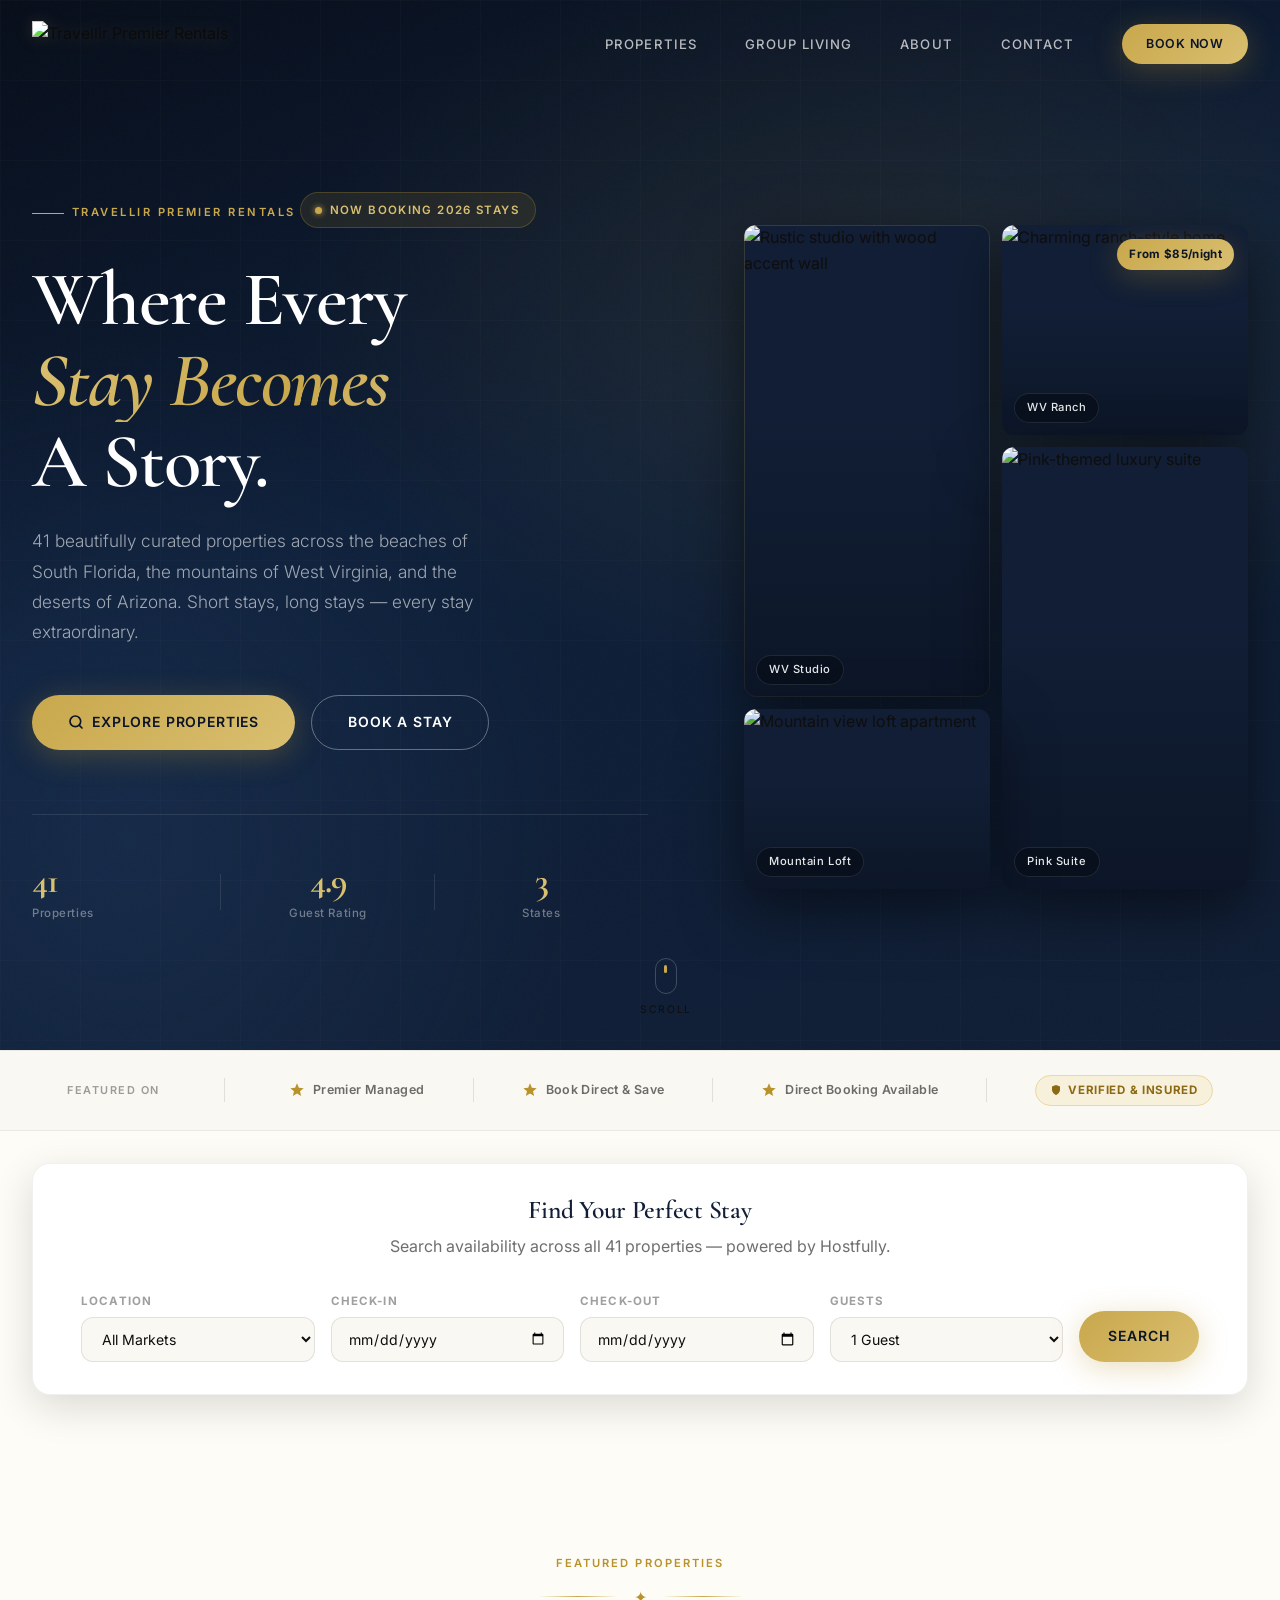
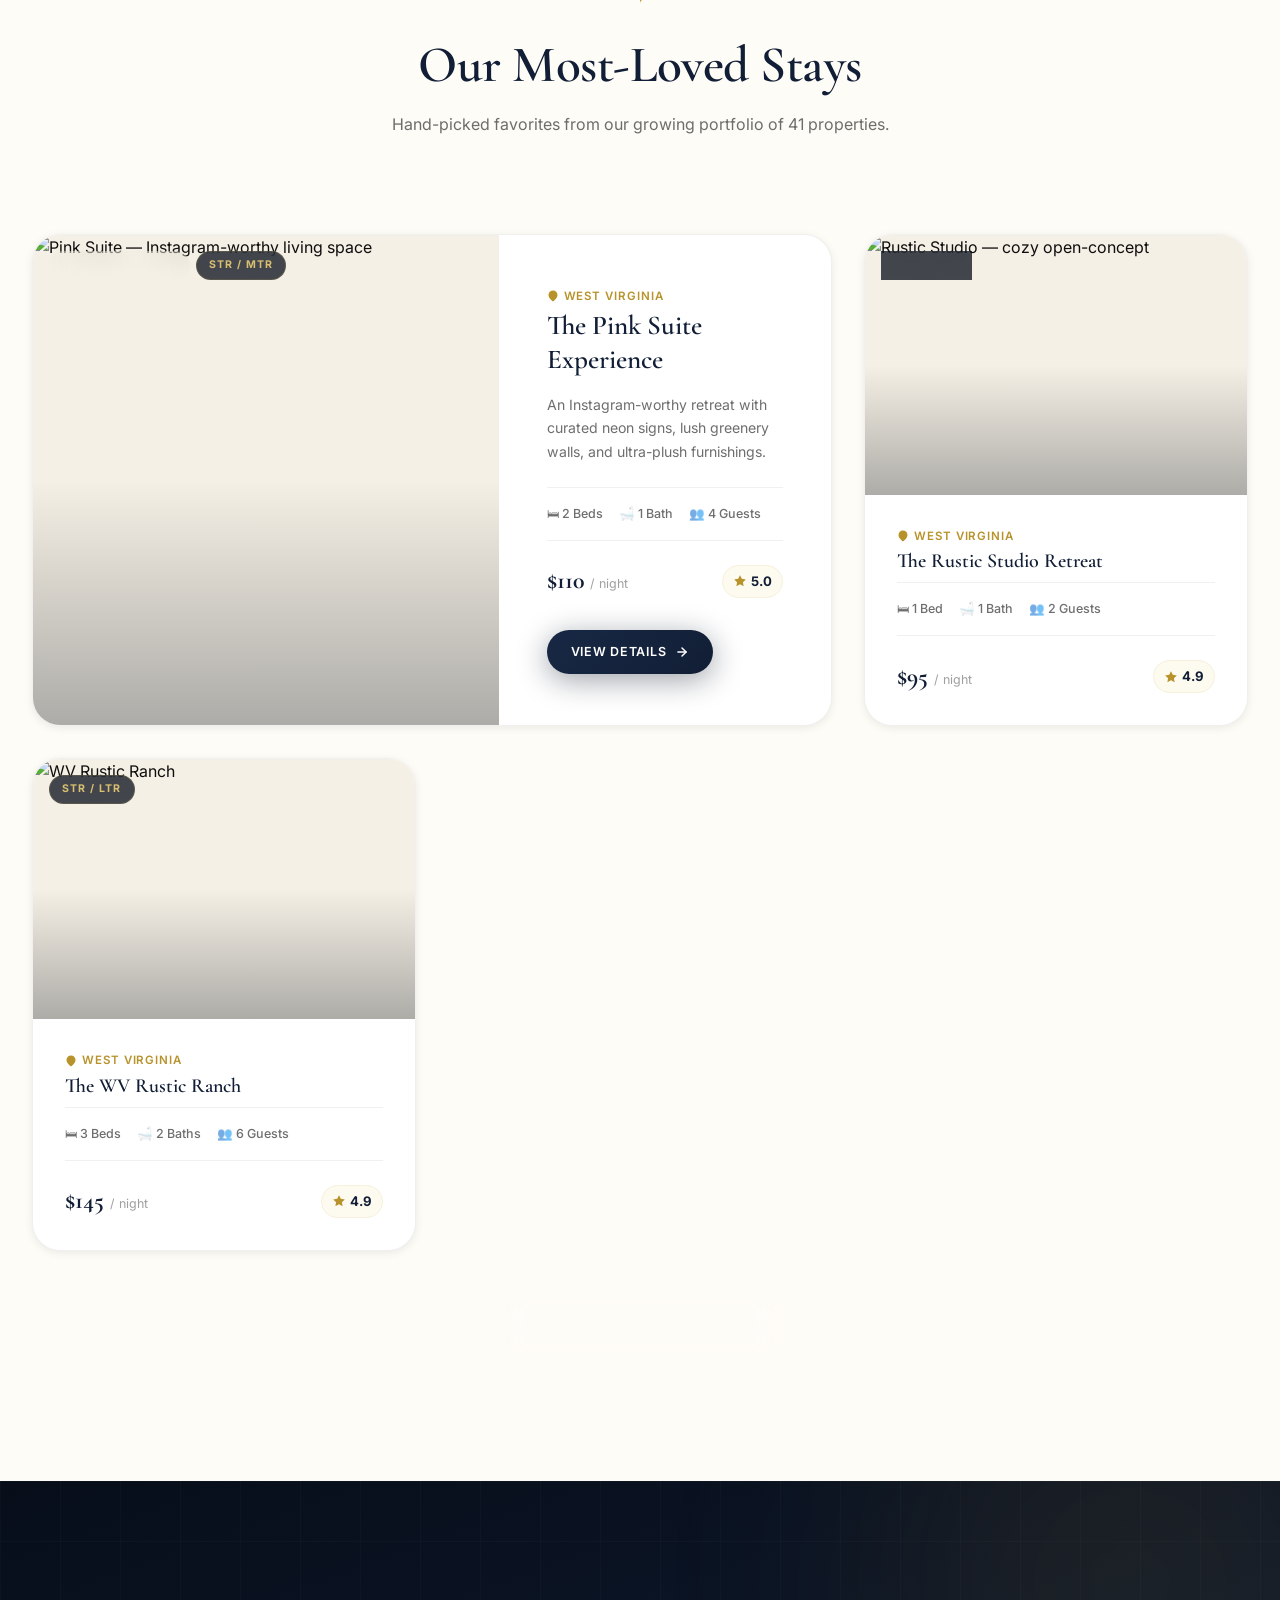
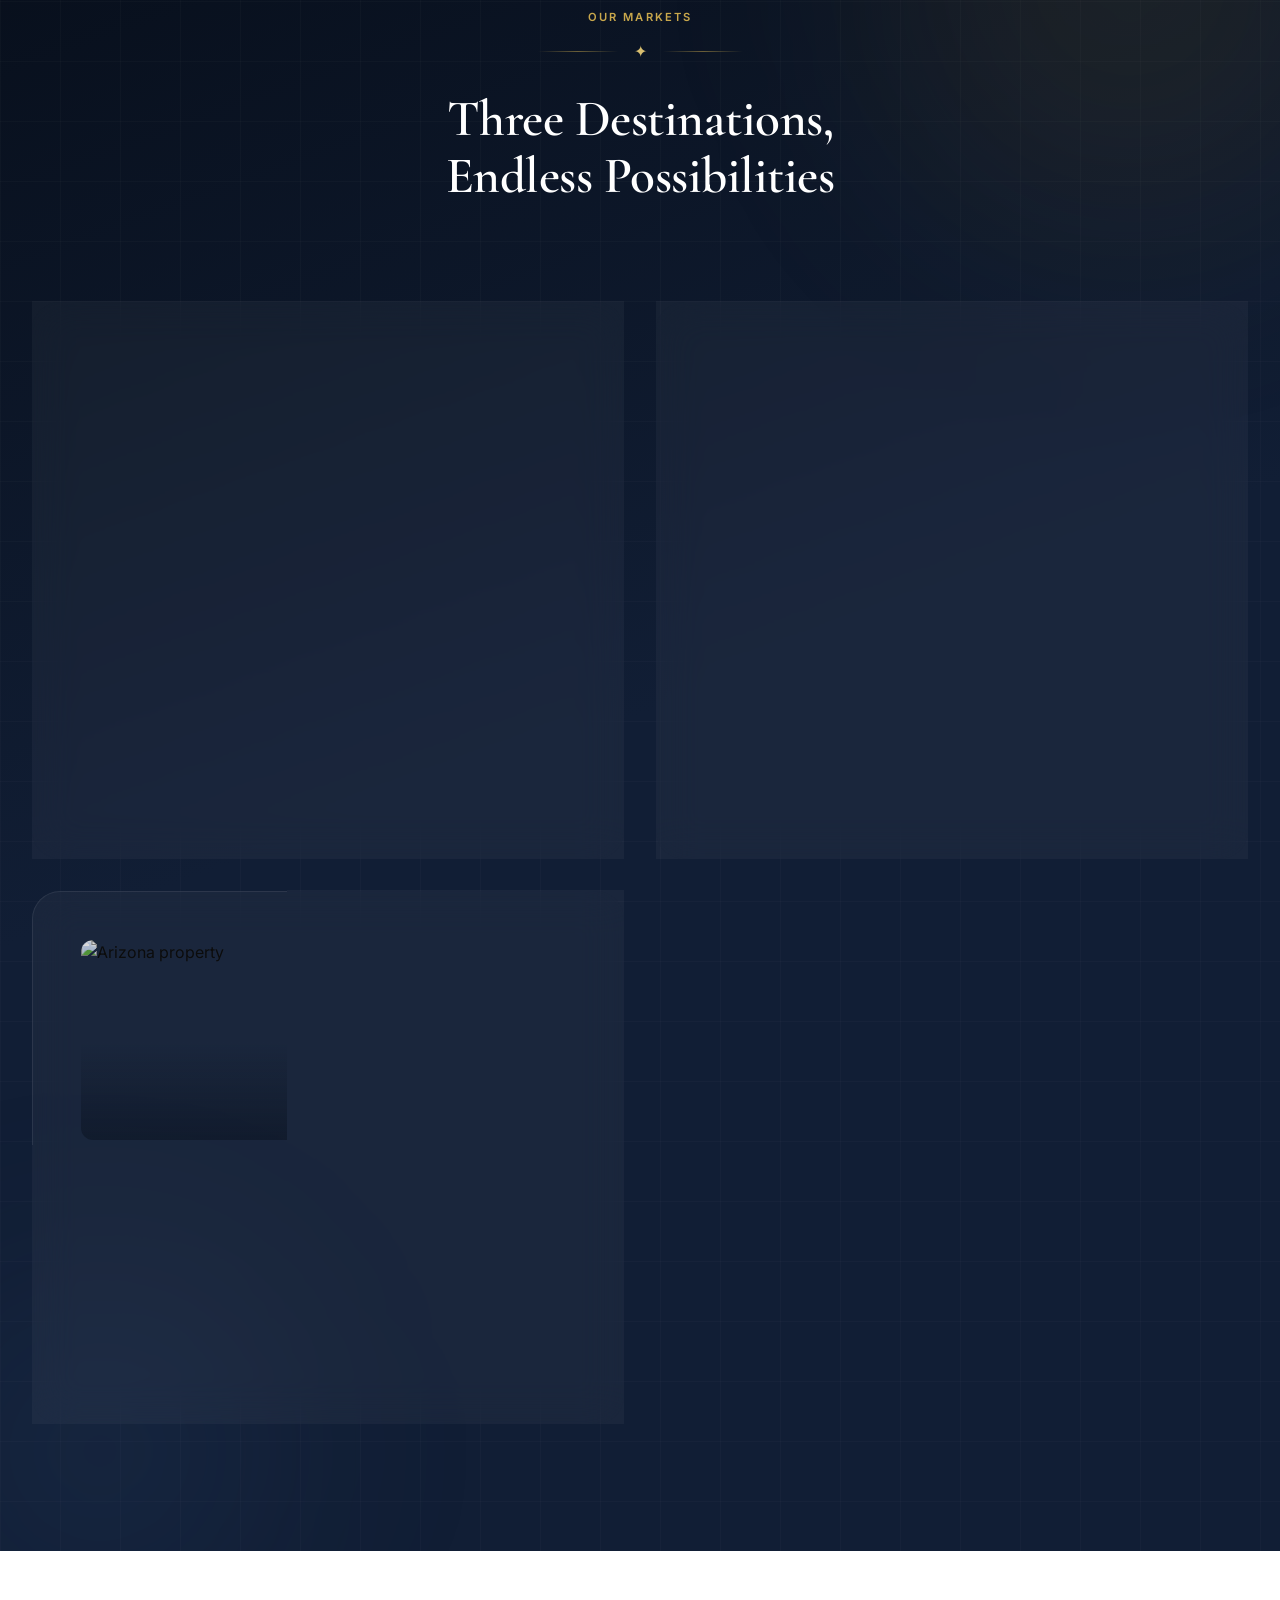
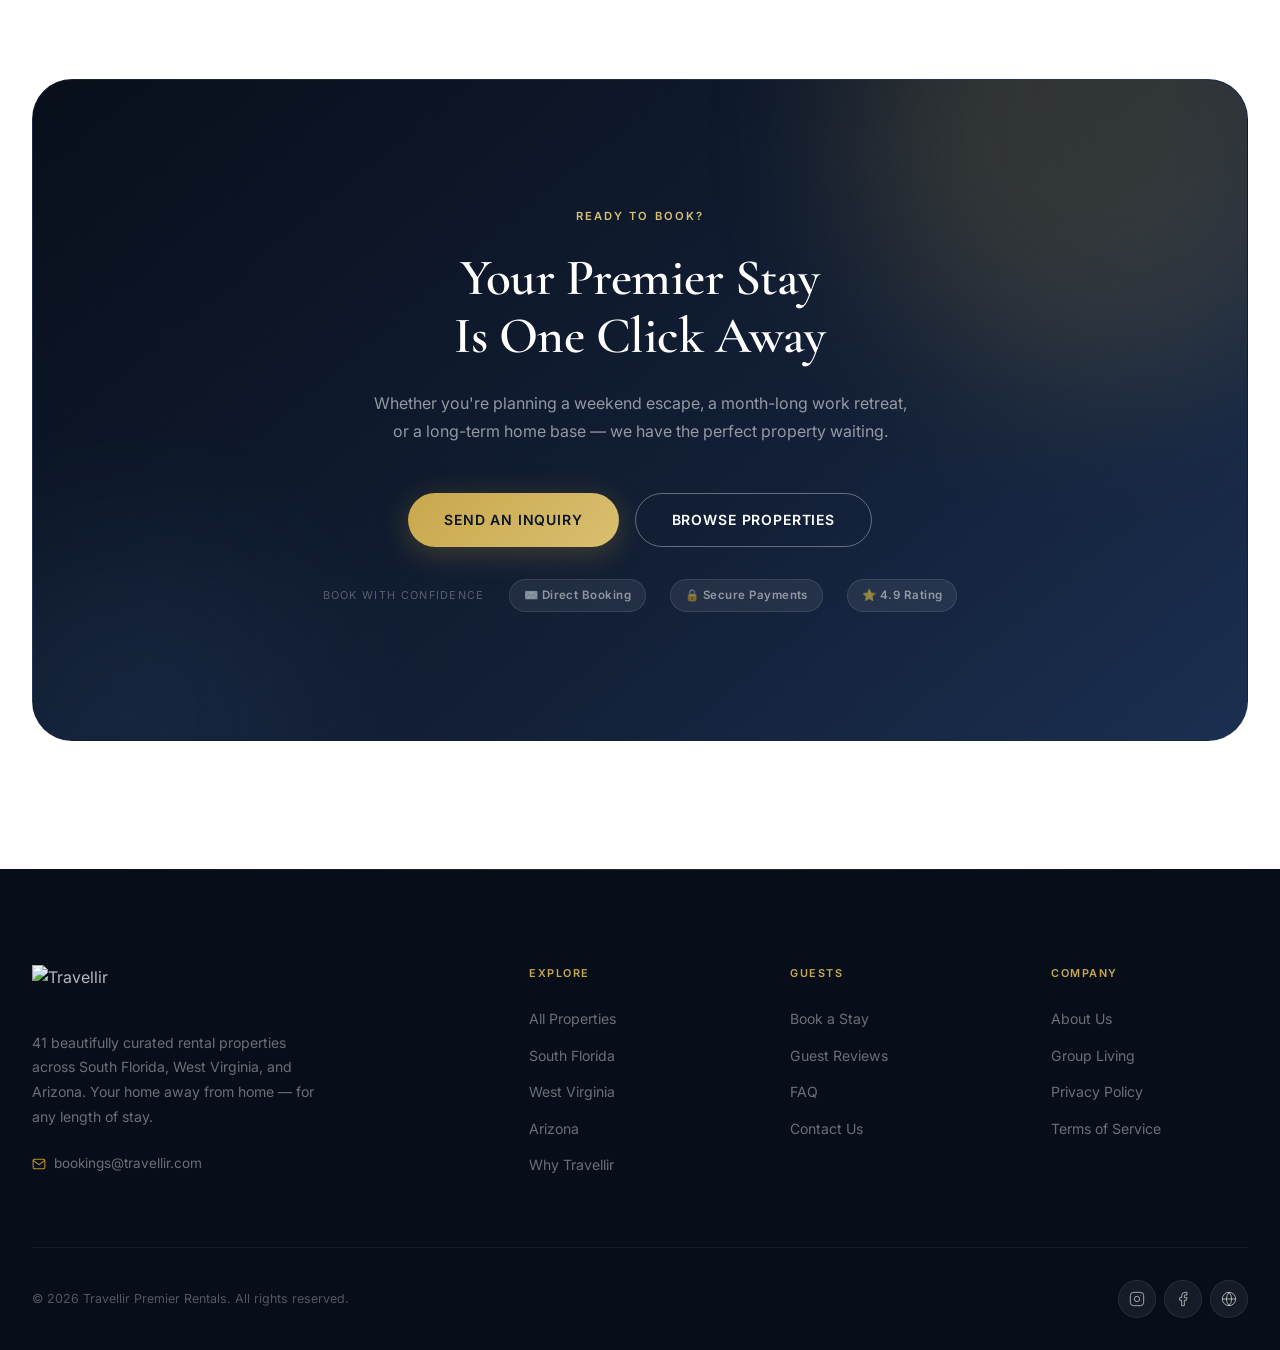
==== commit 9825fbd7: "revert: restore original Travellir branding — FL/WV/AZ portfolio, 41 properties https://claude.ai/co" ====
--- a/site/index.html
+++ b/site/index.html
@@ -3,10 +3,10 @@
 <head>
   <meta charset="UTF-8">
   <meta name="viewport" content="width=device-width, initial-scale=1.0">
-  <title>Travellir — Premier Vacation Rentals | Marlinton, WV near Snowshoe Mountain</title>
-  <meta name="description" content="Travellir Premier Rentals: 11 beautifully curated vacation properties in Marlinton, WV — just 30 minutes from Snowshoe Mountain ski resort. Book direct & save.">
-  <meta property="og:title" content="Travellir — Premier Vacation Rentals near Snowshoe Mountain">
-  <meta property="og:description" content="11 beautifully curated properties in Marlinton, WV. Just 30 minutes from Snowshoe Mountain — one of the best ski resorts in the country.">
+  <title>Travellir — Premier Rentals | Short &amp; Long-Term Stays in FL, WV &amp; AZ</title>
+  <meta name="description" content="Travellir Premier Rentals offers beautifully curated short-term, mid-term, and long-term rental properties across South Florida, West Virginia, and Arizona.">
+  <meta property="og:title" content="Travellir — Premier Rentals">
+  <meta property="og:description" content="41 beautifully curated rental properties across South Florida, West Virginia, and Arizona.">
   <meta property="og:type" content="website">
   <link rel="stylesheet" href="styles.css">
   <link rel="icon" type="image/webp" href="assets/images/logo.webp">
@@ -41,8 +41,8 @@
         </h1>
 
         <p class="hero__subtitle">
-          11 beautifully curated properties in Marlinton, WV — just 30 minutes 
-          from Snowshoe Mountain, one of the best ski resorts in the country. 
+          41 beautifully curated properties across the beaches of South Florida, 
+          the mountains of West Virginia, and the deserts of Arizona. 
           Short stays, long stays — every stay extraordinary.
         </p>
 
@@ -58,7 +58,7 @@
 
         <div class="hero__stats">
           <div class="hero__stat">
-            <div class="hero__stat-value" id="stat-properties">11</div>
+            <div class="hero__stat-value" id="stat-properties">41</div>
             <div class="hero__stat-label">Properties</div>
           </div>
           <div class="hero__stat">
@@ -66,8 +66,8 @@
             <div class="hero__stat-label">Guest Rating</div>
           </div>
           <div class="hero__stat">
-            <div class="hero__stat-value" id="stat-states">30</div>
-            <div class="hero__stat-label">Min to Snowshoe</div>
+            <div class="hero__stat-value" id="stat-states">3</div>
+            <div class="hero__stat-label">States</div>
           </div>
         </div>
       </div>
@@ -75,20 +75,20 @@
       <div class="hero__images">
         <div class="hero__img-wrapper">
           <img src="assets/images/property-studio.webp" alt="Rustic studio with wood accent wall" loading="eager">
-          <span class="hero__img-label">Tavern Suites</span>
+          <span class="hero__img-label">WV Studio</span>
         </div>
         <div class="hero__img-wrapper">
           <img src="assets/images/property-exterior.webp" alt="Charming ranch-style home" loading="eager">
-          <span class="hero__img-label">Tavern Suites</span>
+          <span class="hero__img-label">WV Ranch</span>
           <span class="hero__price-badge">From $85/night</span>
         </div>
         <div class="hero__img-wrapper">
           <img src="assets/images/property-pink.webp" alt="Pink-themed luxury suite" loading="eager">
-          <span class="hero__img-label">Tavern Suites</span>
+          <span class="hero__img-label">Pink Suite</span>
         </div>
         <div class="hero__img-wrapper">
           <img src="assets/images/property-loft.webp" alt="Mountain view loft apartment" loading="lazy">
-          <span class="hero__img-label">Tavern Suites</span>
+          <span class="hero__img-label">Mountain Loft</span>
         </div>
       </div>
     </div>
@@ -133,14 +133,14 @@
     <div class="container">
       <div class="hostfully-search__inner reveal">
         <h2 class="heading-section" style="font-size:1.6rem;margin-bottom:var(--space-sm);">Find Your Perfect Stay</h2>
-        <p class="text-body" style="margin-bottom:var(--space-xl);max-width:500px;margin-left:auto;margin-right:auto;">Search availability across all 11 Marlinton properties — powered by Hostfully.</p>
+        <p class="text-body" style="margin-bottom:var(--space-xl);max-width:500px;margin-left:auto;margin-right:auto;">Search availability across all 41 properties — powered by Hostfully.</p>
         <div class="hostfully-search__widget" id="hostfully-search-widget">
           <!-- Hostfully search widget embed code goes here -->
           <div class="hostfully-search__placeholder">
             <div class="hostfully-search__fields">
               <div class="hostfully-search__field">
                 <label>Location</label>
-                <select class="form-input"><option>All Properties</option><option>Downtown Marlinton</option><option>Near Snowshoe</option><option>Trail Access</option></select>
+                <select class="form-input"><option>All Markets</option><option>South Florida</option><option>West Virginia</option><option>Arizona</option></select>
               </div>
               <div class="hostfully-search__field">
                 <label>Check-In</label>
@@ -173,11 +173,11 @@
           <span class="ornament-divider__line"></span>
         </div>
         <h2 class="heading-section">Our Most-Loved Stays</h2>
-        <p class="text-body">Hand-picked favorites from our portfolio of 11 Marlinton, WV properties — just 30 min from Snowshoe Mountain.</p>
+        <p class="text-body">Hand-picked favorites from our growing portfolio of 41 properties.</p>
       </div>
 
       <div class="properties__grid">
-        <!-- Tavern Suites — Pink Theme -->
+        <!-- Pink Suite -->
         <article class="property-card property-card--featured reveal" data-type="str mtr" data-state="wv">
           <div class="property-card__image">
             <img src="assets/images/property-pink.webp" alt="Pink Suite — Instagram-worthy living space" loading="lazy">
@@ -192,7 +192,7 @@
               <svg viewBox="0 0 24 24"><path d="M21 10c0 7-9 13-9 13s-9-6-9-13a9 9 0 0 1 18 0z"/><circle cx="12" cy="10" r="3"/></svg>
               West Virginia
             </div>
-            <h3 class="property-card__title">Tavern Suites — Pink Theme Room</h3>
+            <h3 class="property-card__title">The Pink Suite Experience</h3>
             <p class="property-card__desc">An Instagram-worthy retreat with curated neon signs, lush greenery walls, and ultra-plush furnishings.</p>
             <div class="property-card__amenities">
               <span class="property-card__amenity">🛏 2 Beds</span>
@@ -215,7 +215,7 @@
           </div>
         </article>
 
-        <!-- Tavern Suites — Modern Studio -->
+        <!-- Rustic Studio -->
         <article class="property-card reveal reveal-delay-1" data-type="str mtr" data-state="wv">
           <div class="property-card__image">
             <img src="assets/images/property-studio.webp" alt="Rustic Studio — cozy open-concept" loading="lazy">
@@ -227,7 +227,7 @@
               <svg viewBox="0 0 24 24"><path d="M21 10c0 7-9 13-9 13s-9-6-9-13a9 9 0 0 1 18 0z"/><circle cx="12" cy="10" r="3"/></svg>
               West Virginia
             </div>
-            <h3 class="property-card__title">Tavern Suites — Modern Studio</h3>
+            <h3 class="property-card__title">The Rustic Studio Retreat</h3>
             <div class="property-card__amenities">
               <span class="property-card__amenity">🛏 1 Bed</span>
               <span class="property-card__amenity">🛁 1 Bath</span>
@@ -243,7 +243,7 @@
           </div>
         </article>
 
-        <!-- Tavern Suites — 3BR Home -->
+        <!-- WV Ranch -->
         <article class="property-card reveal reveal-delay-2" data-type="str mtr ltr" data-state="wv">
           <div class="property-card__image">
             <img src="assets/images/property-rustic.webp" alt="WV Rustic Ranch" loading="lazy">
@@ -255,7 +255,7 @@
               <svg viewBox="0 0 24 24"><path d="M21 10c0 7-9 13-9 13s-9-6-9-13a9 9 0 0 1 18 0z"/><circle cx="12" cy="10" r="3"/></svg>
               West Virginia
             </div>
-            <h3 class="property-card__title">Tavern Suites — 3BR Home</h3>
+            <h3 class="property-card__title">The WV Rustic Ranch</h3>
             <div class="property-card__amenities">
               <span class="property-card__amenity">🛏 3 Beds</span>
               <span class="property-card__amenity">🛁 2 Baths</span>
@@ -274,7 +274,7 @@
 
       <div style="text-align:center;margin-top:var(--space-2xl);" class="reveal">
         <a href="properties.html" class="btn btn--outline" style="border-color:var(--gold-400);color:var(--gold-500);">
-          View All 11 Properties
+          View All 41 Properties
           <svg width="14" height="14" viewBox="0 0 24 24" fill="none" stroke="currentColor" stroke-width="2.5" stroke-linecap="round" stroke-linejoin="round"><line x1="5" y1="12" x2="19" y2="12"/><polyline points="12 5 19 12 12 19"/></svg>
         </a>
       </div>
@@ -293,21 +293,46 @@
           <span class="ornament-divider__icon" style="color:var(--gold-300)">✦</span>
           <span class="ornament-divider__line" style="background: linear-gradient(90deg, transparent, rgba(201,168,76,0.5), transparent);"></span>
         </div>
-        <h2 class="heading-section reveal">Marlinton, West Virginia<br>Your Mountain Home Base</h2>
+        <h2 class="heading-section reveal">Three Destinations,<br>Endless Possibilities</h2>
       </div>
 
       <div class="locations__grid">
-        <div class="location-card reveal" id="location-wv" style="grid-column: 1 / -1; max-width: 600px; margin: 0 auto;">
+        <div class="location-card reveal" id="location-fl">
           <div class="location-card__image">
-            <img src="assets/images/property-exterior.webp" alt="West Virginia property near Snowshoe Mountain" loading="lazy">
+            <img src="assets/images/property-pink.webp" alt="South Florida property" loading="lazy">
             <div class="location-card__image-overlay"></div>
           </div>
-          <div class="location-card__icon">⛷️</div>
-          <h3 class="location-card__title">Marlinton, West Virginia</h3>
-          <p class="location-card__desc">11 beautifully curated mountain retreats in the heart of Pocahontas County — just 30 minutes from Snowshoe Mountain, one of the top ski resorts on the East Coast. Hike the Greenbrier River Trail, fish world-class trout streams, and ski all winter long.</p>
+          <div class="location-card__icon">🌴</div>
+          <h3 class="location-card__title">South Florida</h3>
+          <p class="location-card__desc">34 premium properties spanning Boca Raton, Delray Beach, Fort Lauderdale, and more.</p>
           <div class="location-card__meta">
-            <span class="location-card__meta-item"><svg viewBox="0 0 24 24" stroke-linecap="round" stroke-linejoin="round"><path d="M3 9l9-7 9 7v11a2 2 0 0 1-2 2H5a2 2 0 0 1-2-2z"/><polyline points="9 22 9 12 15 12 15 22"/></svg> 11 Properties</span>
-            <span class="location-card__meta-item"><svg viewBox="0 0 24 24" stroke-linecap="round" stroke-linejoin="round"><circle cx="12" cy="12" r="10"/><polyline points="12 6 12 12 16 14"/></svg> 30 Min to Snowshoe</span>
+            <span class="location-card__meta-item"><svg viewBox="0 0 24 24" stroke-linecap="round" stroke-linejoin="round"><path d="M3 9l9-7 9 7v11a2 2 0 0 1-2 2H5a2 2 0 0 1-2-2z"/><polyline points="9 22 9 12 15 12 15 22"/></svg> 34 Properties</span>
+          </div>
+        </div>
+
+        <div class="location-card reveal reveal-delay-1" id="location-wv">
+          <div class="location-card__image">
+            <img src="assets/images/property-exterior.webp" alt="West Virginia property" loading="lazy">
+            <div class="location-card__image-overlay"></div>
+          </div>
+          <div class="location-card__icon">🏔️</div>
+          <h3 class="location-card__title">West Virginia</h3>
+          <p class="location-card__desc">Curated mountain retreats — from cozy studios to Instagram-worthy suites.</p>
+          <div class="location-card__meta">
+            <span class="location-card__meta-item"><svg viewBox="0 0 24 24" stroke-linecap="round" stroke-linejoin="round"><path d="M3 9l9-7 9 7v11a2 2 0 0 1-2 2H5a2 2 0 0 1-2-2z"/><polyline points="9 22 9 12 15 12 15 22"/></svg> 4+ Properties</span>
+          </div>
+        </div>
+
+        <div class="location-card reveal reveal-delay-2" id="location-az">
+          <div class="location-card__image">
+            <img src="assets/images/property-loft.webp" alt="Arizona property" loading="lazy">
+            <div class="location-card__image-overlay"></div>
+          </div>
+          <div class="location-card__icon">🌵</div>
+          <h3 class="location-card__title">Arizona</h3>
+          <p class="location-card__desc">Sun-drenched adventures in the heart of the Southwest. Launching 2026.</p>
+          <div class="location-card__meta">
+            <span class="location-card__meta-item"><svg viewBox="0 0 24 24" stroke-linecap="round" stroke-linejoin="round"><circle cx="12" cy="12" r="10"/><polyline points="12 6 12 12 16 14"/></svg> Launching 2026</span>
           </div>
         </div>
       </div>
--- a/site/styles.css
+++ b/site/styles.css
@@ -9,7 +9,7 @@
 
 /* ---------- CSS Custom Properties ---------- */
 :root {
-  /* Brand Palette — Navy & Red (2026 Rebrand) */
+  /* Brand Palette — Navy & Champagne Gold */
   --navy-950: #070E1A;
   --navy-900: #0B1526;
   --navy-800: #111E35;
@@ -19,14 +19,14 @@
   --navy-400: #3A5A8A;
   --navy-300: #5A7FAD;
 
-  --gold-700: #8B1A1A;
-  --gold-600: #B22222;
-  --gold-500: #CC2929;
-  --gold-400: #D43D3D;
-  --gold-300: #E06060;
-  --gold-200: #F0A0A0;
-  --gold-100: #FBE6E6;
-  --gold-50:  #FFF5F5;
+  --gold-700: #6B4F0A;
+  --gold-600: #8C6914;
+  --gold-500: #B8922A;
+  --gold-400: #C9A84C;
+  --gold-300: #D9BF70;
+  --gold-200: #EBD8A0;
+  --gold-100: #F7F0DA;
+  --gold-50:  #FDFAF0;
 
   --champagne:    #F2E8C9;
   --cream:        #FAF8F3;
@@ -91,8 +91,8 @@
   --shadow-lg:    0 12px 40px rgba(0,0,0,0.14);
   --shadow-xl:    0 24px 60px rgba(0,0,0,0.18);
   --shadow-2xl:   0 40px 80px rgba(0,0,0,0.24);
-  --shadow-gold:  0 6px 30px rgba(204,41,41,0.30);
-  --shadow-gold-lg: 0 16px 60px rgba(204,41,41,0.22);
+  --shadow-gold:  0 6px 30px rgba(185,146,42,0.30);
+  --shadow-gold-lg: 0 16px 60px rgba(185,146,42,0.22);
   --shadow-navy:  0 6px 30px rgba(11,21,38,0.40);
   --shadow-navy-lg: 0 20px 60px rgba(11,21,38,0.50);
   --shadow-inner: inset 0 1px 3px rgba(0,0,0,0.12);
@@ -159,7 +159,7 @@
 
 ::selection {
   background: var(--gold-400);
-  color: var(--white);
+  color: var(--navy-900);
 }
 
 /* ---------- Typography ---------- */
@@ -368,12 +368,14 @@
   height: 46px;
   width: auto;
   transition: height var(--duration-normal) var(--ease-out), filter var(--duration-normal);
-  filter: drop-shadow(0 1px 8px rgba(0,0,0,0.12));
+  mix-blend-mode: luminosity;
+  filter: brightness(1.2) contrast(1.05) drop-shadow(0 1px 8px rgba(201,168,76,0.18));
 }
 
 .header--scrolled .header__logo {
   height: 38px;
-  filter: drop-shadow(0 1px 6px rgba(0,0,0,0.3));
+  mix-blend-mode: normal;
+  filter: brightness(1.08) drop-shadow(0 1px 6px rgba(0,0,0,0.3));
 }
 
 .header__nav {
@@ -497,19 +499,6 @@
   overflow: hidden;
 }
 
-/* Snowshoe Mountain hero background photograph */
-.hero::after {
-  content: '';
-  position: absolute;
-  inset: 0;
-  background-image: url('assets/images/snowshoe-hero.png');
-  background-size: cover;
-  background-position: center 30%;
-  background-repeat: no-repeat;
-  opacity: 0.25;
-  z-index: 0;
-}
-
 /* Cinematic noise texture overlay */
 .hero::before {
   content: '';
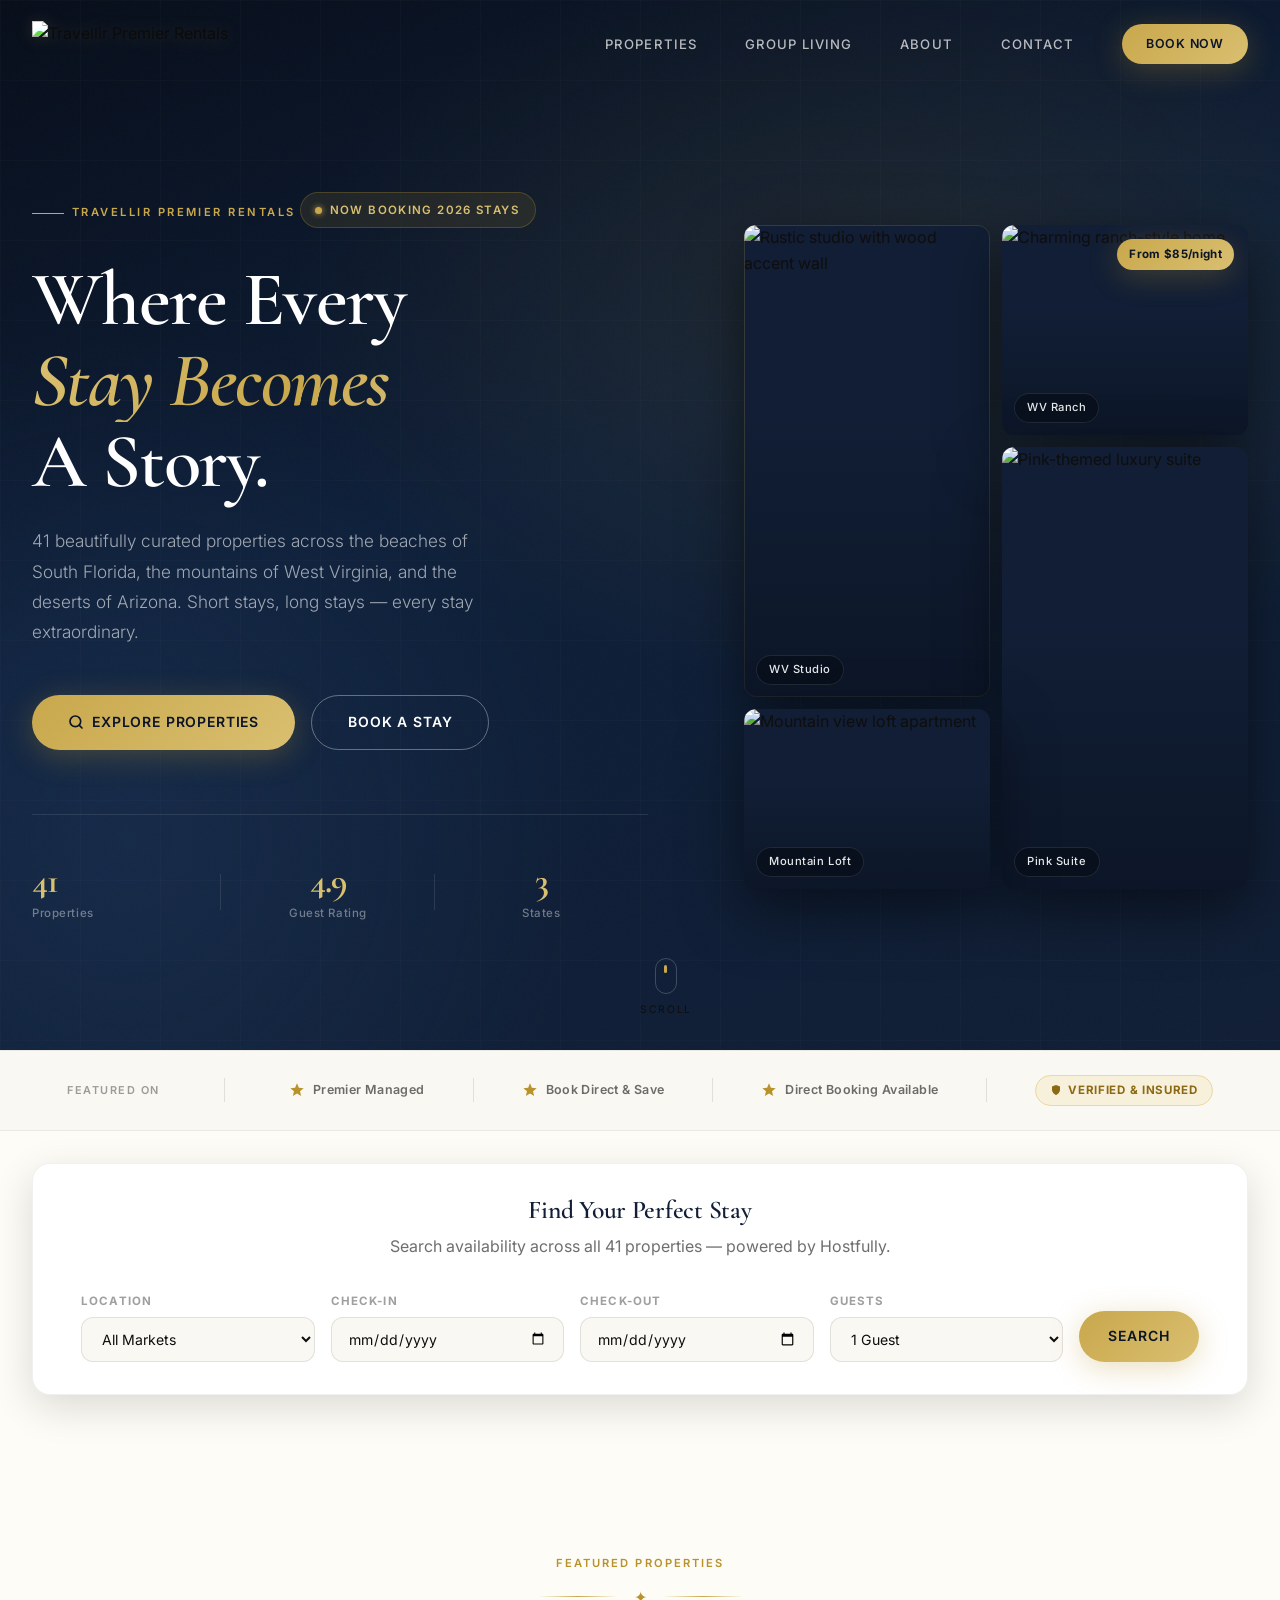
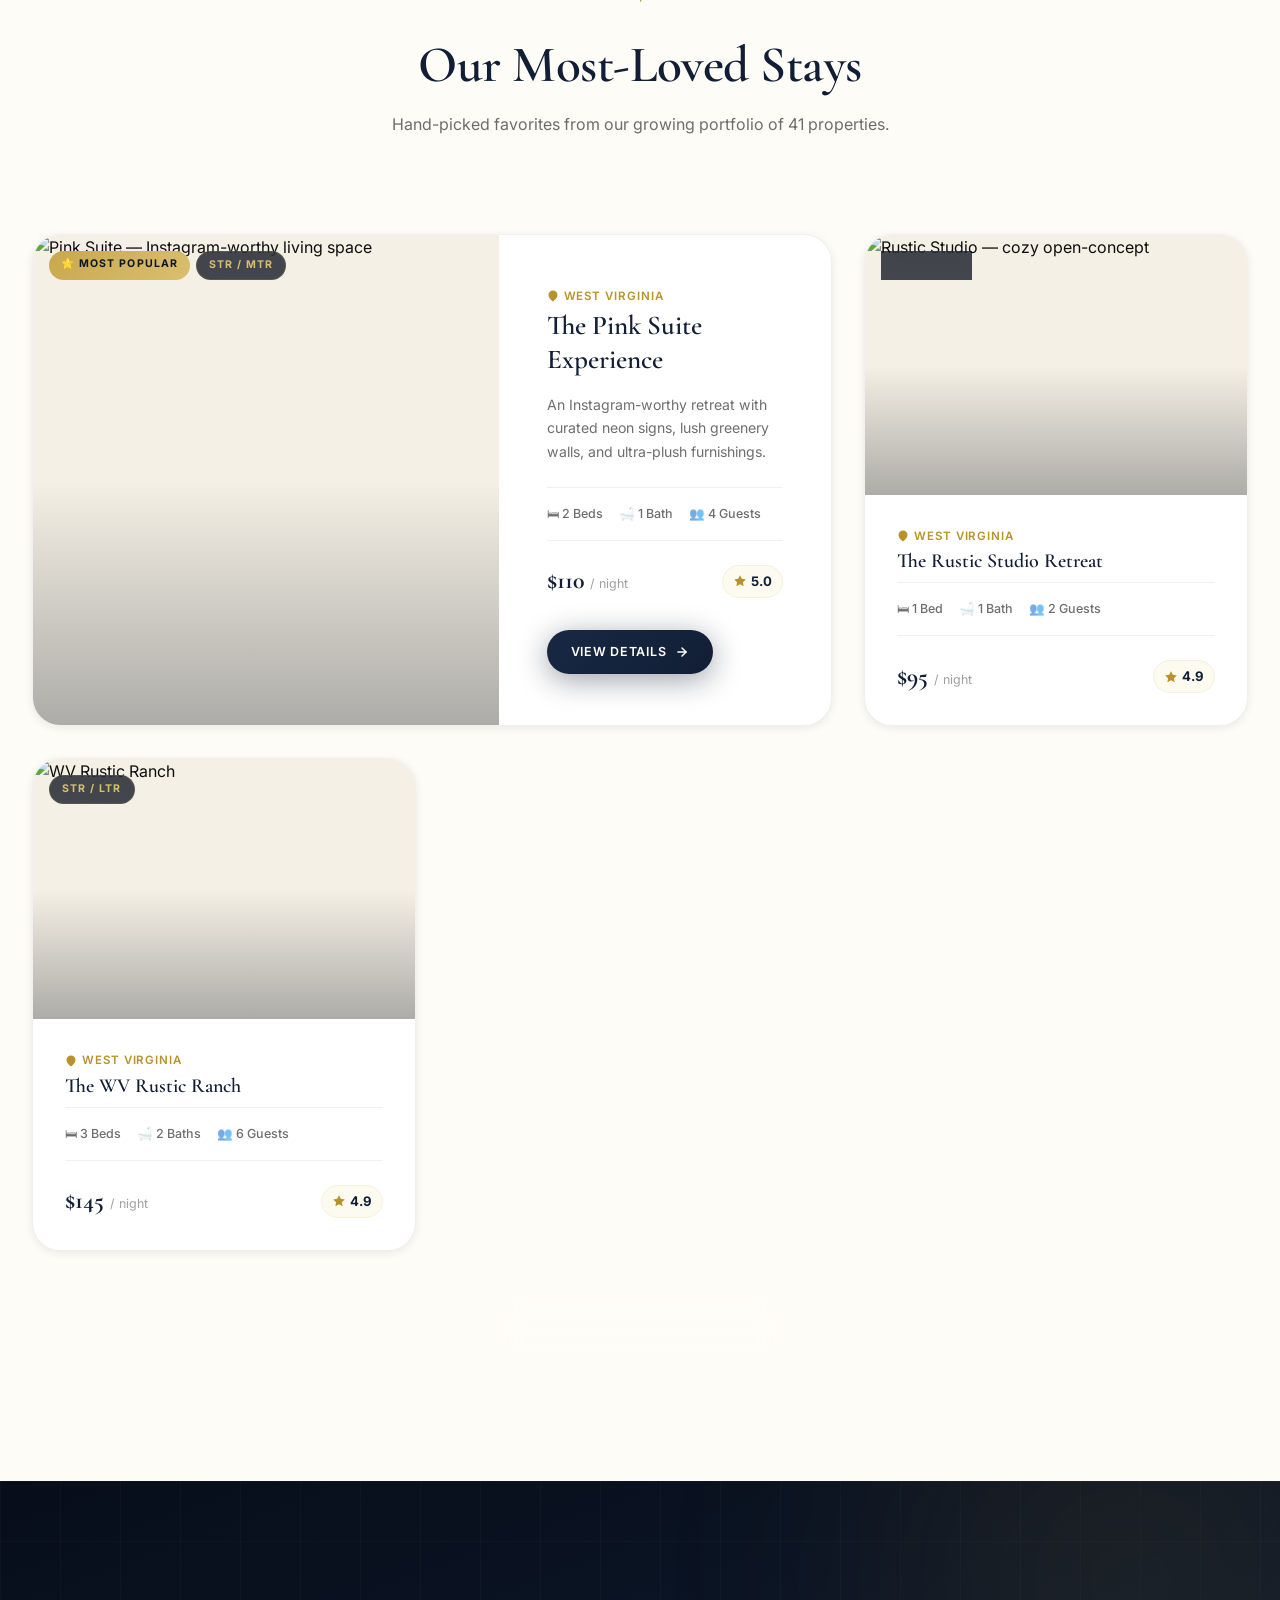
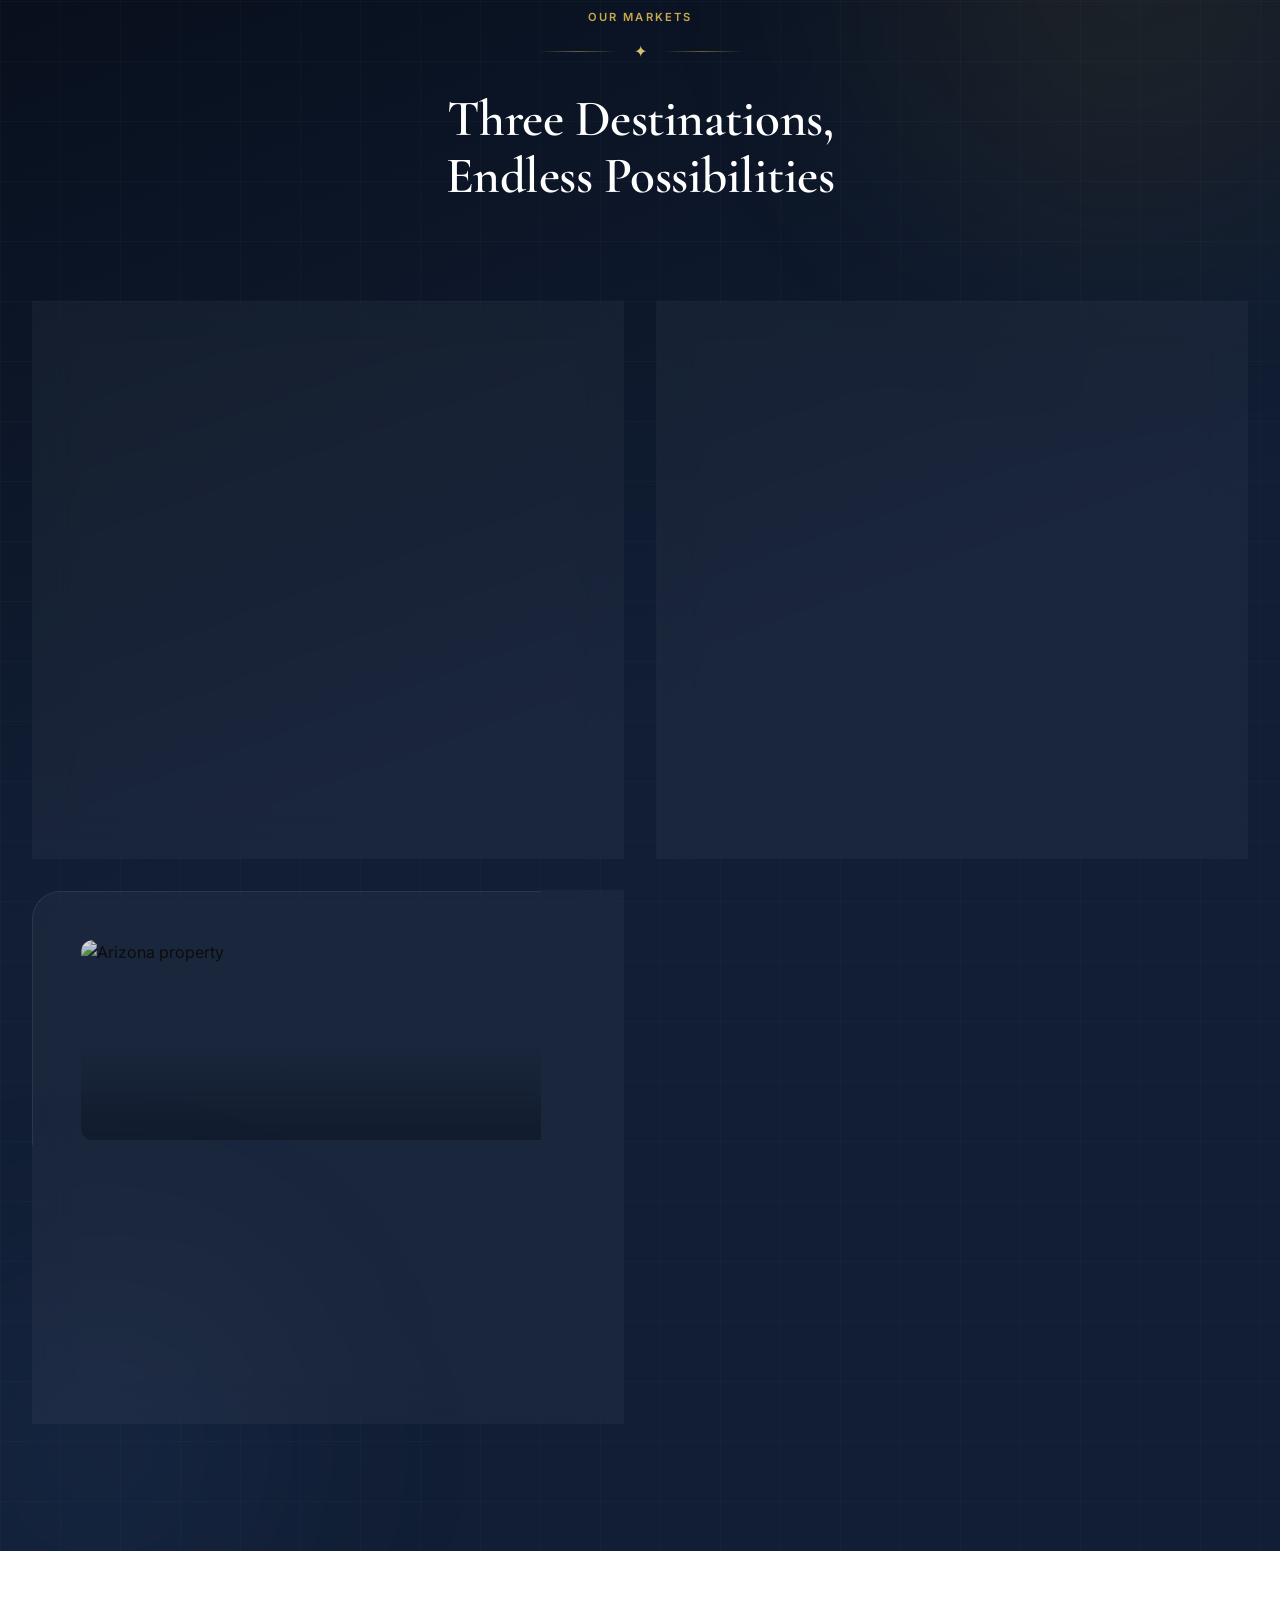
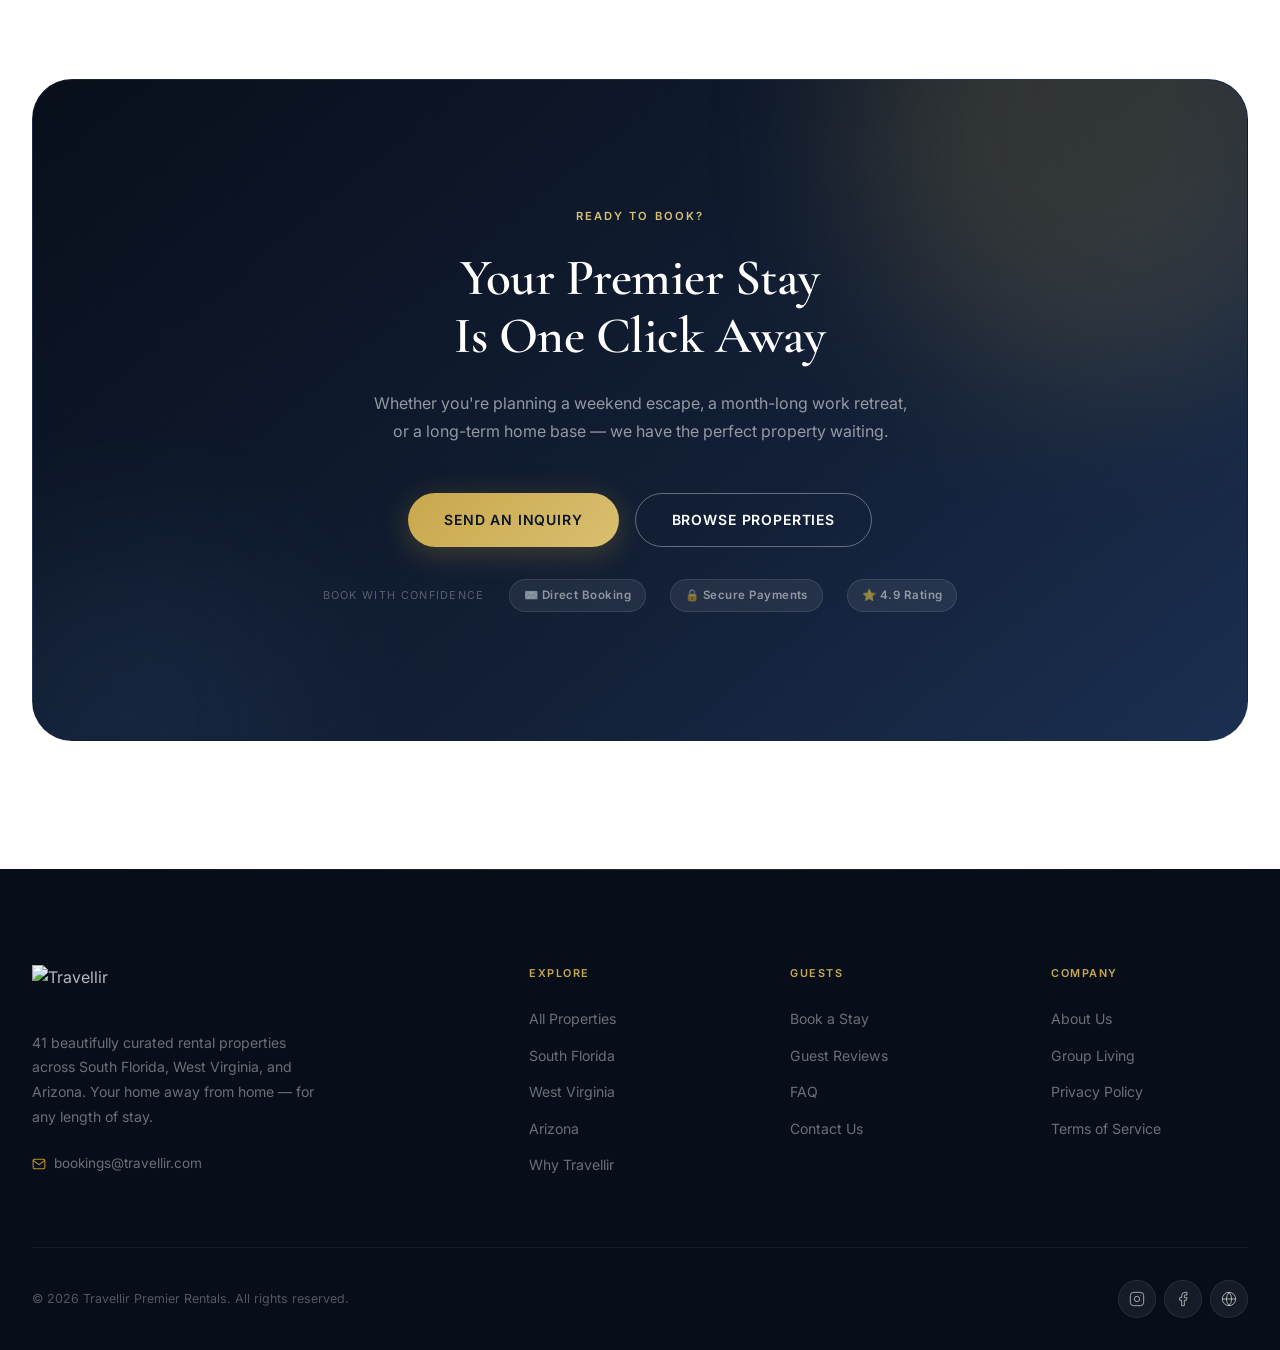
==== commit 9a6c62d4: "fix: proper square SVG favicon — globe/plane icon replaces wide logo https://claude.ai/code/session_" ====
--- a/site/index.html
+++ b/site/index.html
@@ -9,6 +9,7 @@
   <meta property="og:description" content="41 beautifully curated rental properties across South Florida, West Virginia, and Arizona.">
   <meta property="og:type" content="website">
   <link rel="stylesheet" href="styles.css">
+  <link rel="icon" type="image/svg+xml" href="assets/images/favicon.svg">
   <link rel="icon" type="image/webp" href="assets/images/logo.webp">
 </head>
 <body>
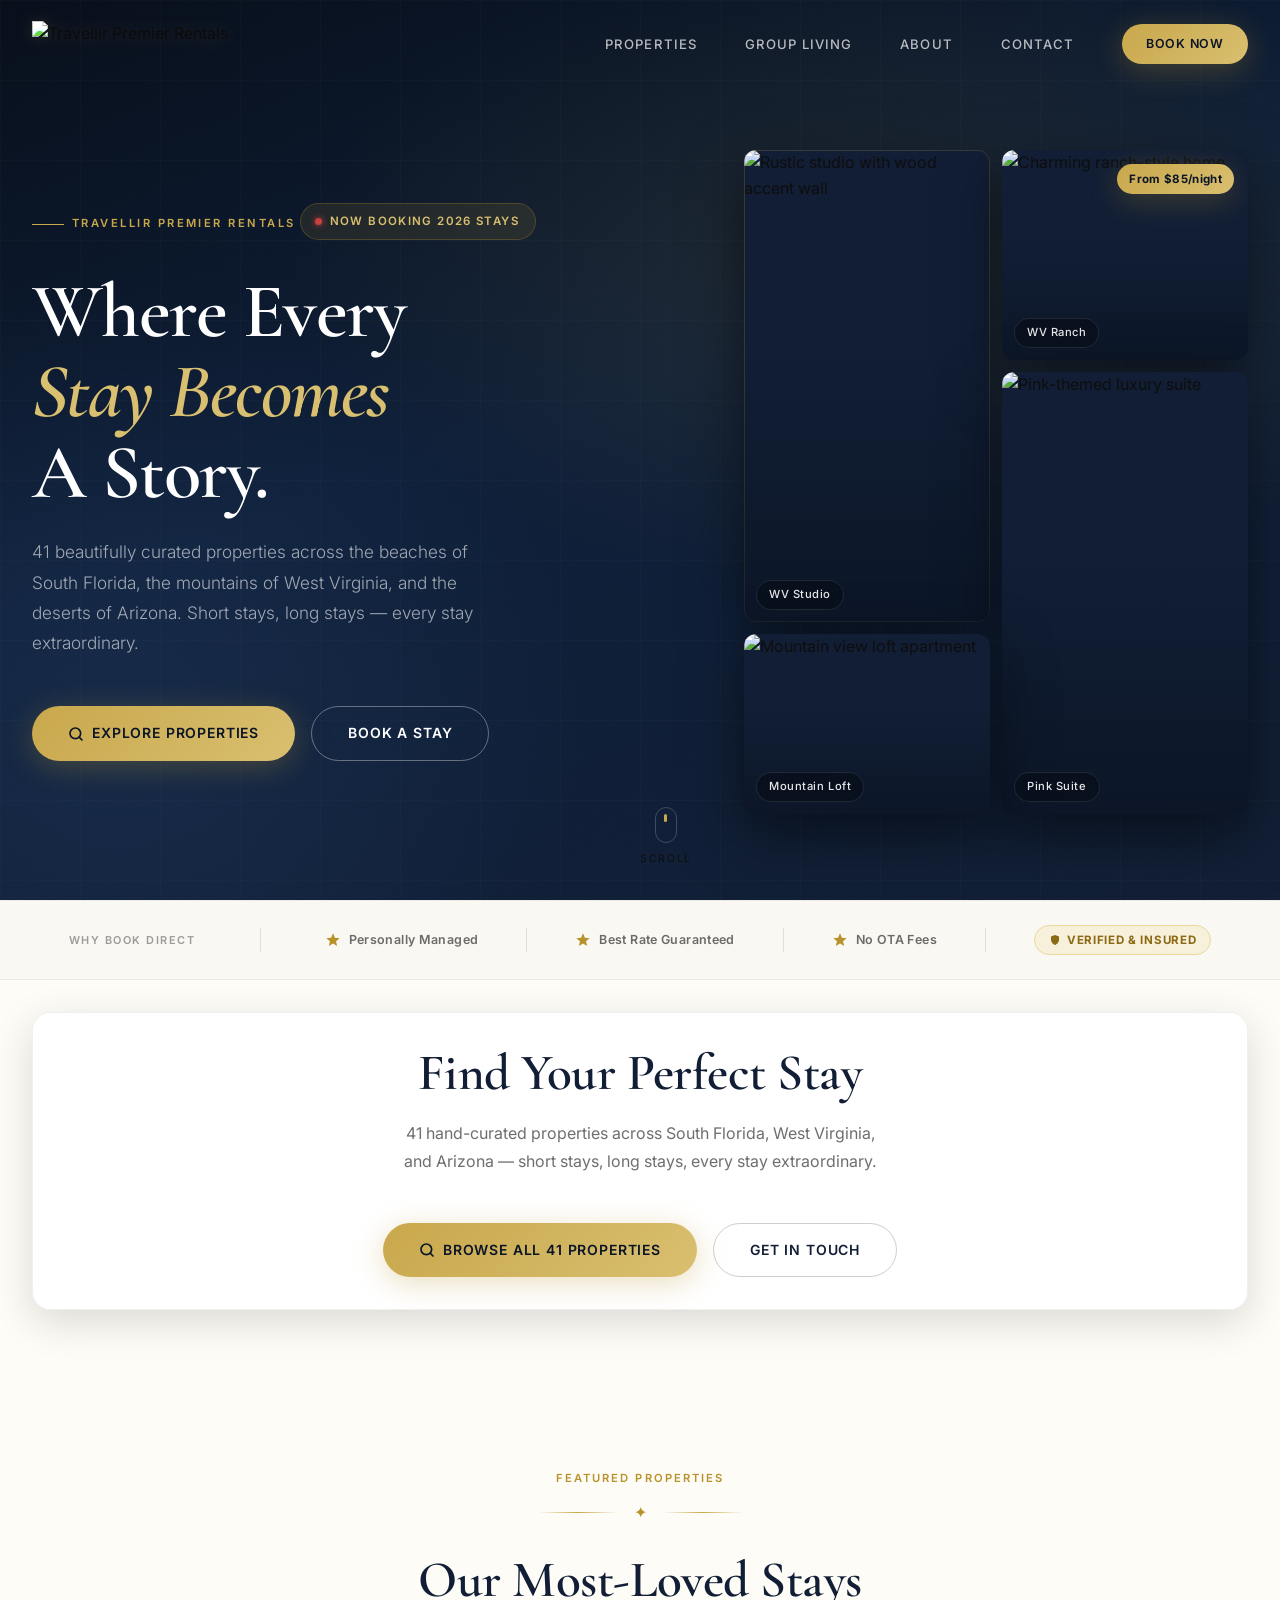
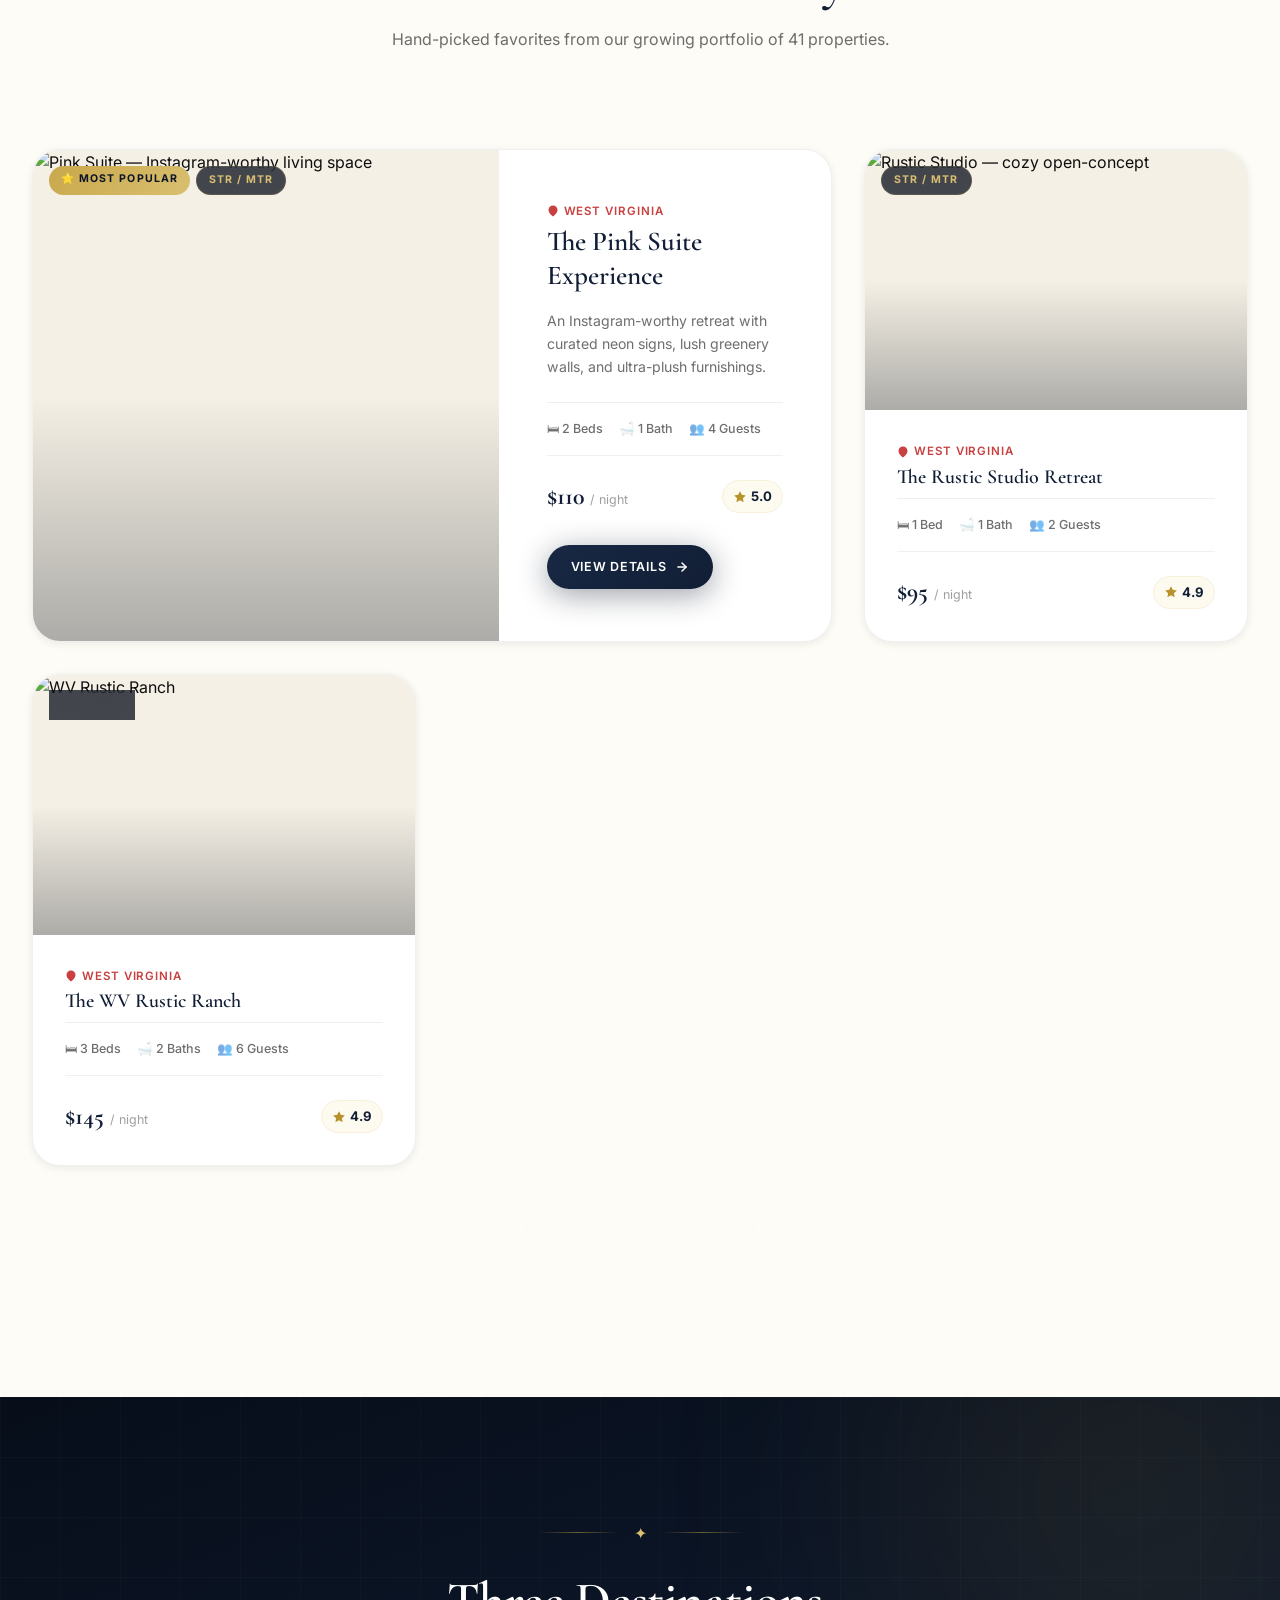
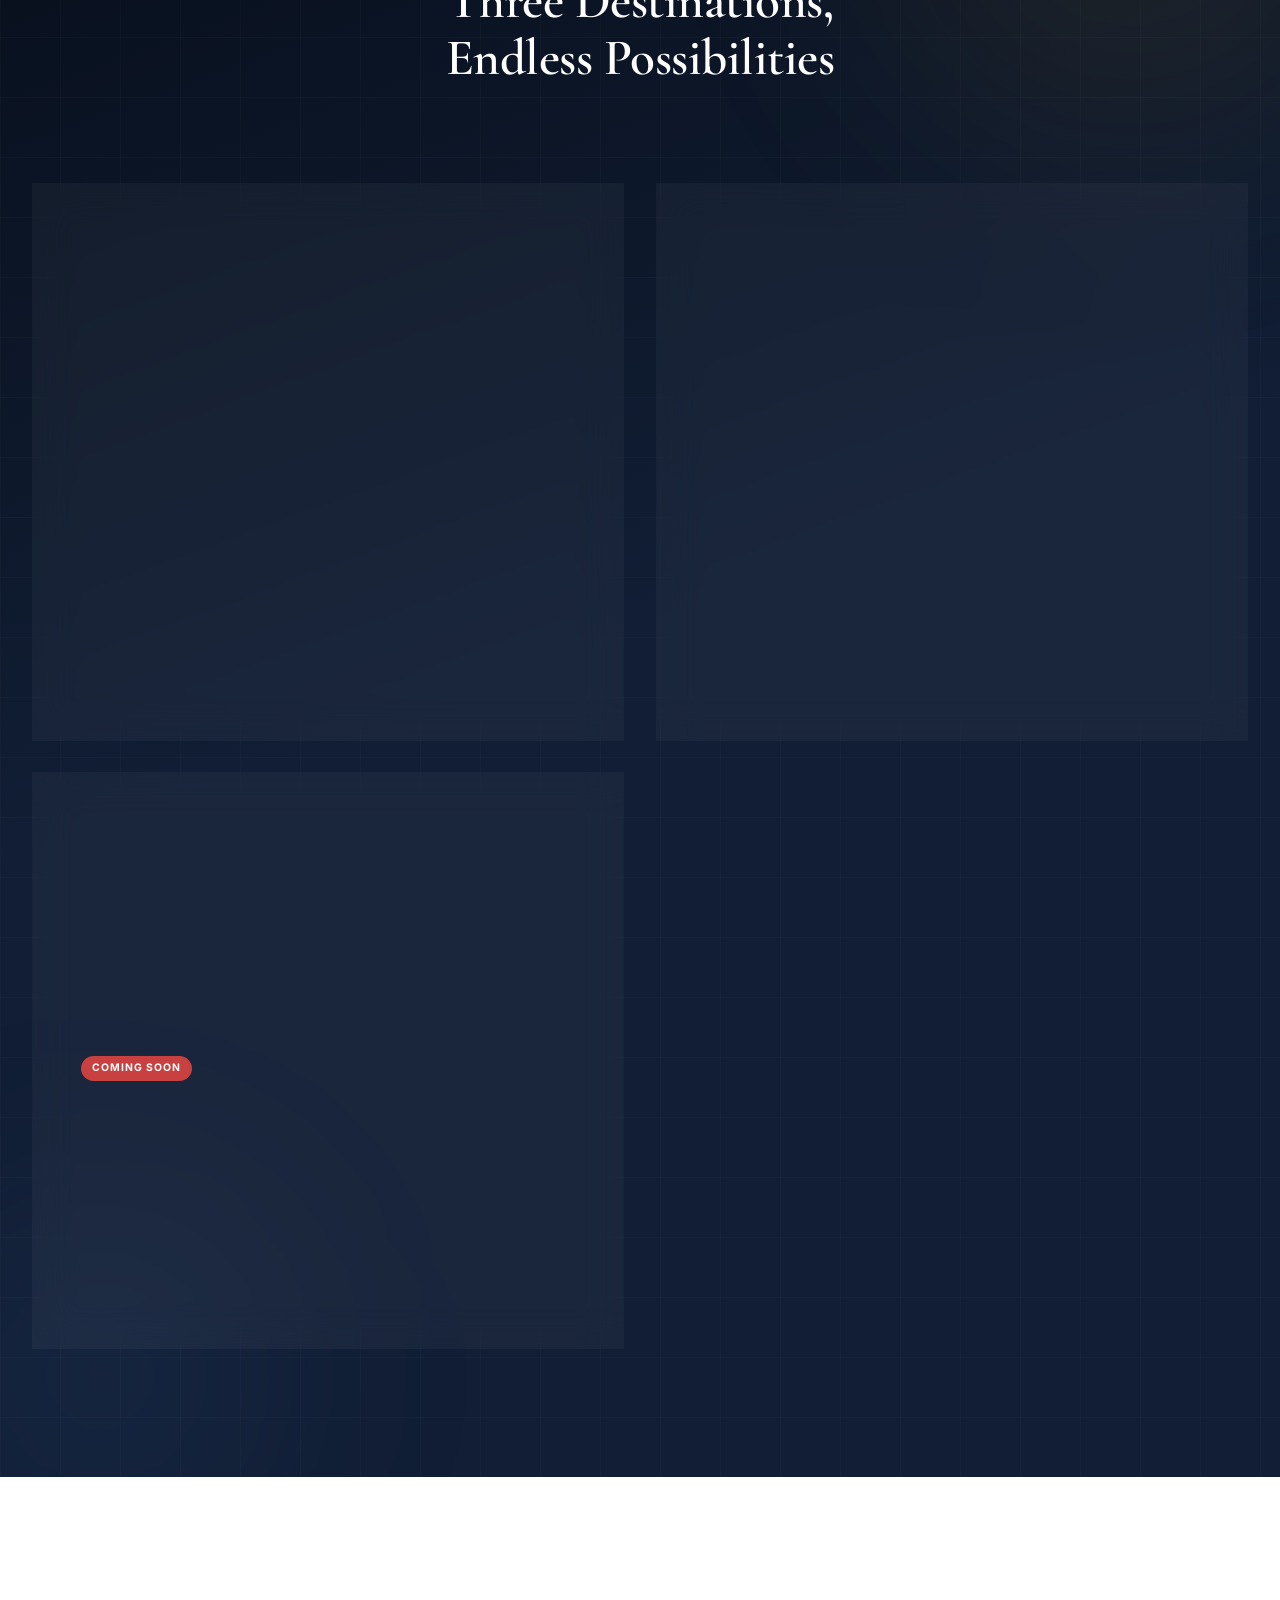
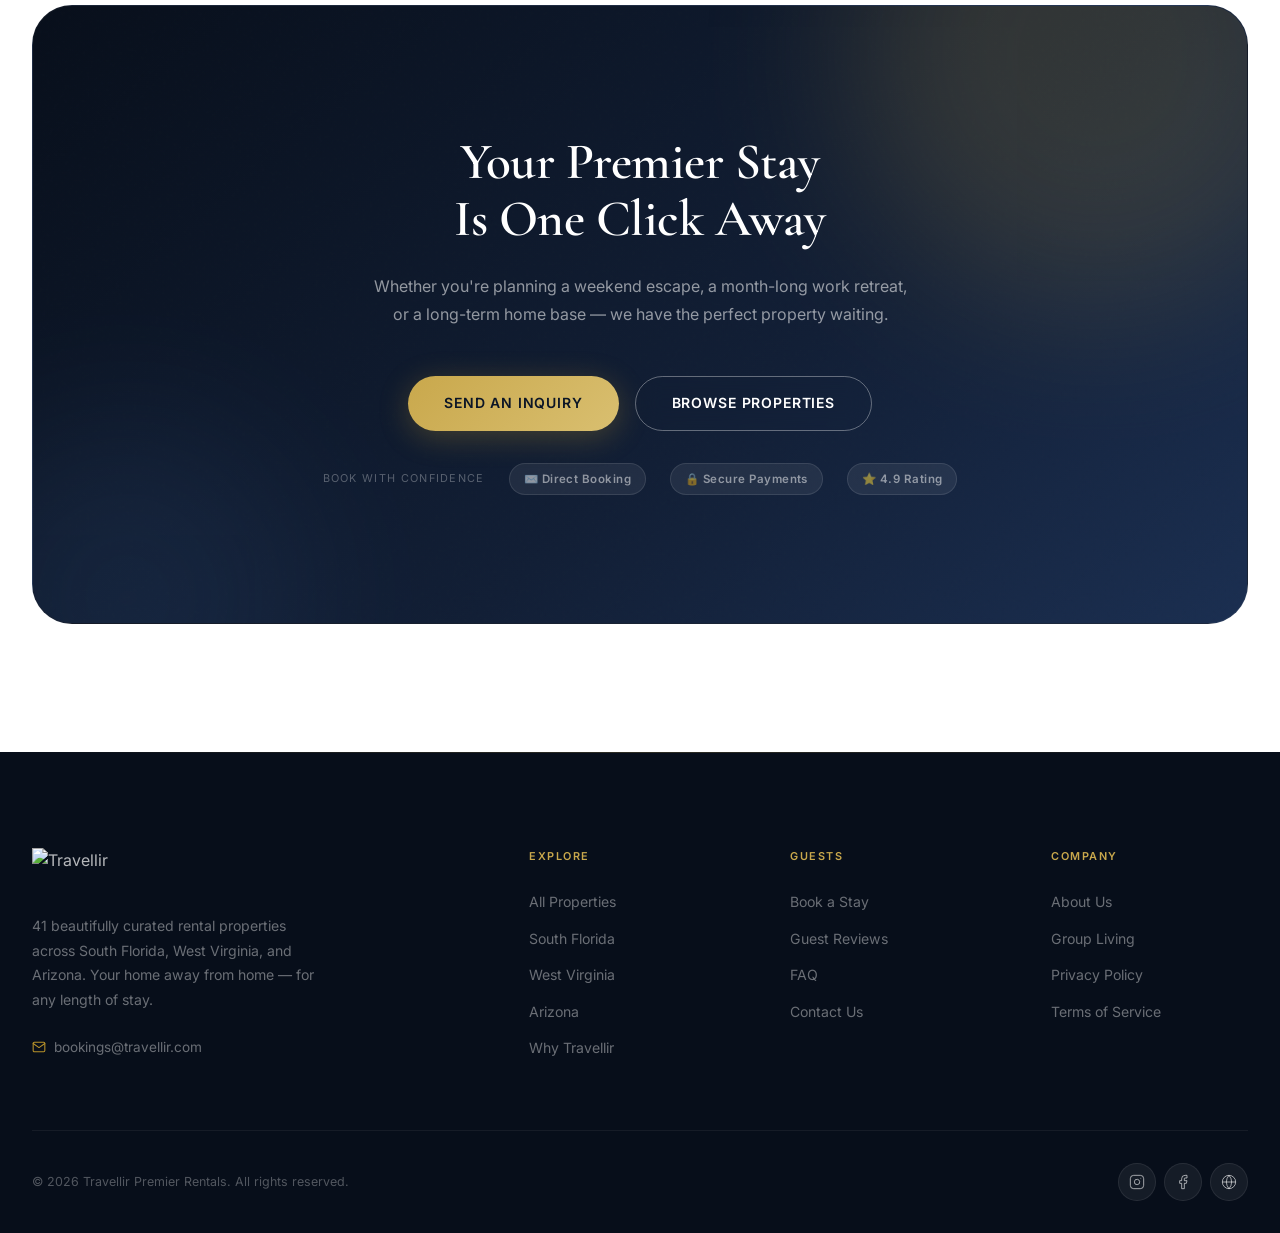
==== commit 606f42e6: "colorize site/ + fix critique P1/P2 issues Colorize: - Add --red-brand token ramp; --error now refer" ====
--- a/site/index.html
+++ b/site/index.html
@@ -57,20 +57,6 @@
           </a>
         </div>
 
-        <div class="hero__stats">
-          <div class="hero__stat">
-            <div class="hero__stat-value" id="stat-properties">41</div>
-            <div class="hero__stat-label">Properties</div>
-          </div>
-          <div class="hero__stat">
-            <div class="hero__stat-value" id="stat-rating">4.9</div>
-            <div class="hero__stat-label">Guest Rating</div>
-          </div>
-          <div class="hero__stat">
-            <div class="hero__stat-value" id="stat-states">3</div>
-            <div class="hero__stat-label">States</div>
-          </div>
-        </div>
       </div>
 
       <div class="hero__images">
@@ -103,22 +89,22 @@
   <!-- ========== TRUST BAR ========== -->
   <div class="trust-bar" id="trust-bar">
     <div class="container">
-      <span class="trust-bar__label">Featured On</span>
+      <span class="trust-bar__label">Why Book Direct</span>
       <div class="trust-bar__divider"></div>
       <div class="trust-bar__items">
         <div class="trust-bar__item">
           <svg viewBox="0 0 24 24"><path d="M12 17.27L18.18 21l-1.64-7.03L22 9.24l-7.19-.61L12 2 9.19 8.63 2 9.24l5.46 4.73L5.82 21 12 17.27z"/></svg>
-          Premier Managed
+          Personally Managed
         </div>
         <div class="trust-bar__divider"></div>
         <div class="trust-bar__item">
           <svg viewBox="0 0 24 24"><path d="M12 17.27L18.18 21l-1.64-7.03L22 9.24l-7.19-.61L12 2 9.19 8.63 2 9.24l5.46 4.73L5.82 21 12 17.27z"/></svg>
-          Book Direct &amp; Save
+          Best Rate Guaranteed
         </div>
         <div class="trust-bar__divider"></div>
         <div class="trust-bar__item">
           <svg viewBox="0 0 24 24"><path d="M12 17.27L18.18 21l-1.64-7.03L22 9.24l-7.19-.61L12 2 9.19 8.63 2 9.24l5.46 4.73L5.82 21 12 17.27z"/></svg>
-          Direct Booking Available
+          No OTA Fees
         </div>
         <div class="trust-bar__divider"></div>
         <div class="trust-bar__badge">
@@ -129,35 +115,18 @@
     </div>
   </div>
 
-  <!-- ========== HOSTFULLY SEARCH (Placeholder) ========== -->
-  <section class="section hostfully-search" id="hostfully-search">
-    <div class="container">
-      <div class="hostfully-search__inner reveal">
-        <h2 class="heading-section" style="font-size:1.6rem;margin-bottom:var(--space-sm);">Find Your Perfect Stay</h2>
-        <p class="text-body" style="margin-bottom:var(--space-xl);max-width:500px;margin-left:auto;margin-right:auto;">Search availability across all 41 properties — powered by Hostfully.</p>
-        <div class="hostfully-search__widget" id="hostfully-search-widget">
-          <!-- Hostfully search widget embed code goes here -->
-          <div class="hostfully-search__placeholder">
-            <div class="hostfully-search__fields">
-              <div class="hostfully-search__field">
-                <label>Location</label>
-                <select class="form-input"><option>All Markets</option><option>South Florida</option><option>West Virginia</option><option>Arizona</option></select>
-              </div>
-              <div class="hostfully-search__field">
-                <label>Check-In</label>
-                <input type="date" class="form-input">
-              </div>
-              <div class="hostfully-search__field">
-                <label>Check-Out</label>
-                <input type="date" class="form-input">
-              </div>
-              <div class="hostfully-search__field">
-                <label>Guests</label>
-                <select class="form-input"><option>1 Guest</option><option>2 Guests</option><option>3 Guests</option><option>4+ Guests</option></select>
-              </div>
-              <a href="properties.html" class="btn btn--primary hostfully-search__btn">Search</a>
-            </div>
-          </div>
+  <!-- ========== BROWSE CTA ========== -->
+  <section class="section hostfully-search" id="book-direct">
+    <div class="container">
+      <div class="hostfully-search__inner reveal" style="text-align:center;">
+        <h2 class="heading-section" style="max-width:580px;margin:0 auto var(--space-md);">Find Your Perfect Stay</h2>
+        <p class="text-body" style="max-width:480px;margin:0 auto var(--space-2xl);">41 hand-curated properties across South Florida, West Virginia, and Arizona — short stays, long stays, every stay extraordinary.</p>
+        <div style="display:flex;gap:var(--space-md);justify-content:center;flex-wrap:wrap;">
+          <a href="properties.html" class="btn btn--primary">
+            <svg width="16" height="16" viewBox="0 0 24 24" fill="none" stroke="currentColor" stroke-width="2.5" stroke-linecap="round" stroke-linejoin="round"><circle cx="11" cy="11" r="8"/><path d="m21 21-4.3-4.3"/></svg>
+            Browse All 41 Properties
+          </a>
+          <a href="contact.html" class="btn btn--outline-dark">Get in Touch</a>
         </div>
       </div>
     </div>
@@ -288,7 +257,6 @@
     <div class="locations__glow locations__glow--2"></div>
     <div class="container">
       <div class="locations__header">
-        <p class="text-label reveal">Our Markets</p>
         <div class="ornament-divider reveal">
           <span class="ornament-divider__line" style="background: linear-gradient(90deg, transparent, rgba(201,168,76,0.5), transparent);"></span>
           <span class="ornament-divider__icon" style="color:var(--gold-300)">✦</span>
@@ -324,11 +292,12 @@
           </div>
         </div>
 
-        <div class="location-card reveal reveal-delay-2" id="location-az">
+        <div class="location-card location-card--coming-soon reveal reveal-delay-2" id="location-az">
           <div class="location-card__image">
             <img src="assets/images/property-loft.webp" alt="Arizona property" loading="lazy">
             <div class="location-card__image-overlay"></div>
           </div>
+          <span class="location-card__status">Coming Soon</span>
           <div class="location-card__icon">🌵</div>
           <h3 class="location-card__title">Arizona</h3>
           <p class="location-card__desc">Sun-drenched adventures in the heart of the Southwest. Launching 2026.</p>
@@ -347,7 +316,6 @@
         <div class="cta__noise"></div>
         <div class="cta__glow cta__glow--1"></div>
         <div class="cta__glow cta__glow--2"></div>
-        <p class="text-label">Ready to Book?</p>
         <h2 class="heading-section">Your Premier Stay<br>Is One Click Away</h2>
         <p class="text-body">Whether you're planning a weekend escape, a month-long work retreat, or a long-term home base — we have the perfect property waiting.</p>
         <div class="cta__actions" style="margin-top:var(--space-xl);">
--- a/site/styles.css
+++ b/site/styles.css
@@ -54,7 +54,14 @@
   --dark-06:      rgba(14,14,14,0.06);
 
   --success: #2A8A56;
-  --error:   #C94040;
+
+  /* Brand Red — geographic markers, availability signals, high-emphasis moments */
+  --red-brand: #C94040;
+  --red-dark:  #A83232;
+  --red-light: rgba(201,64,64,0.10);
+  --shadow-red: 0 6px 24px rgba(201,64,64,0.22);
+
+  --error: var(--red-brand);
 
   /* Typography */
   --font-display: 'Cormorant Garamond', 'DM Serif Display', Georgia, serif;
@@ -603,9 +610,9 @@
 .hero__badge-dot {
   width: 7px;
   height: 7px;
-  background: var(--gold-400);
+  background: var(--red-brand);
   border-radius: 50%;
-  box-shadow: 0 0 6px var(--gold-400);
+  box-shadow: 0 0 6px var(--red-brand);
   animation: pulse 2.5s ease-in-out infinite;
 }
 
@@ -627,10 +634,7 @@
 .hero__title-accent {
   display: block;
   font-style: italic;
-  background: linear-gradient(115deg, var(--gold-300) 0%, var(--gold-400) 45%, var(--champagne) 100%);
-  -webkit-background-clip: text;
-  -webkit-text-fill-color: transparent;
-  background-clip: text;
+  color: var(--gold-300);
   position: relative;
 }
 
@@ -693,7 +697,7 @@
 
 .hero__stat-label {
   font-size: 0.72rem;
-  color: rgba(255,255,255,0.40);
+  color: rgba(255,255,255,0.65);
   margin-top: 6px;
   letter-spacing: 0.05em;
   font-weight: 500;
@@ -1095,7 +1099,7 @@
   display: flex;
   align-items: center;
   gap: 5px;
-  color: var(--gold-500);
+  color: var(--red-brand);
   font-size: 0.72rem;
   font-weight: 600;
   letter-spacing: 0.08em;
@@ -1106,7 +1110,7 @@
 .property-card__location svg {
   width: 12px;
   height: 12px;
-  fill: var(--gold-500);
+  fill: var(--red-brand);
   flex-shrink: 0;
 }
 
@@ -1564,6 +1568,38 @@
   fill: none;
   stroke: var(--gold-400);
   stroke-width: 1.8;
+}
+
+/* Coming soon variant — Arizona card */
+.location-card--coming-soon {
+  border-color: rgba(201,64,64,0.15);
+}
+
+.location-card--coming-soon .location-card__icon {
+  background: rgba(201,64,64,0.12);
+  box-shadow: none;
+}
+
+.location-card--coming-soon .location-card__meta-item svg {
+  stroke: var(--red-brand);
+  opacity: 0.7;
+}
+
+.location-card--coming-soon .location-card__status {
+  display: inline-flex;
+  align-items: center;
+  gap: 5px;
+  padding: 4px 11px;
+  background: var(--red-brand);
+  color: #fff;
+  border-radius: var(--radius-full);
+  font-size: 0.65rem;
+  font-weight: 700;
+  letter-spacing: 0.1em;
+  text-transform: uppercase;
+  margin-bottom: var(--space-md);
+  position: relative;
+  z-index: 2;
 }
 
 /* ----------------------------------------
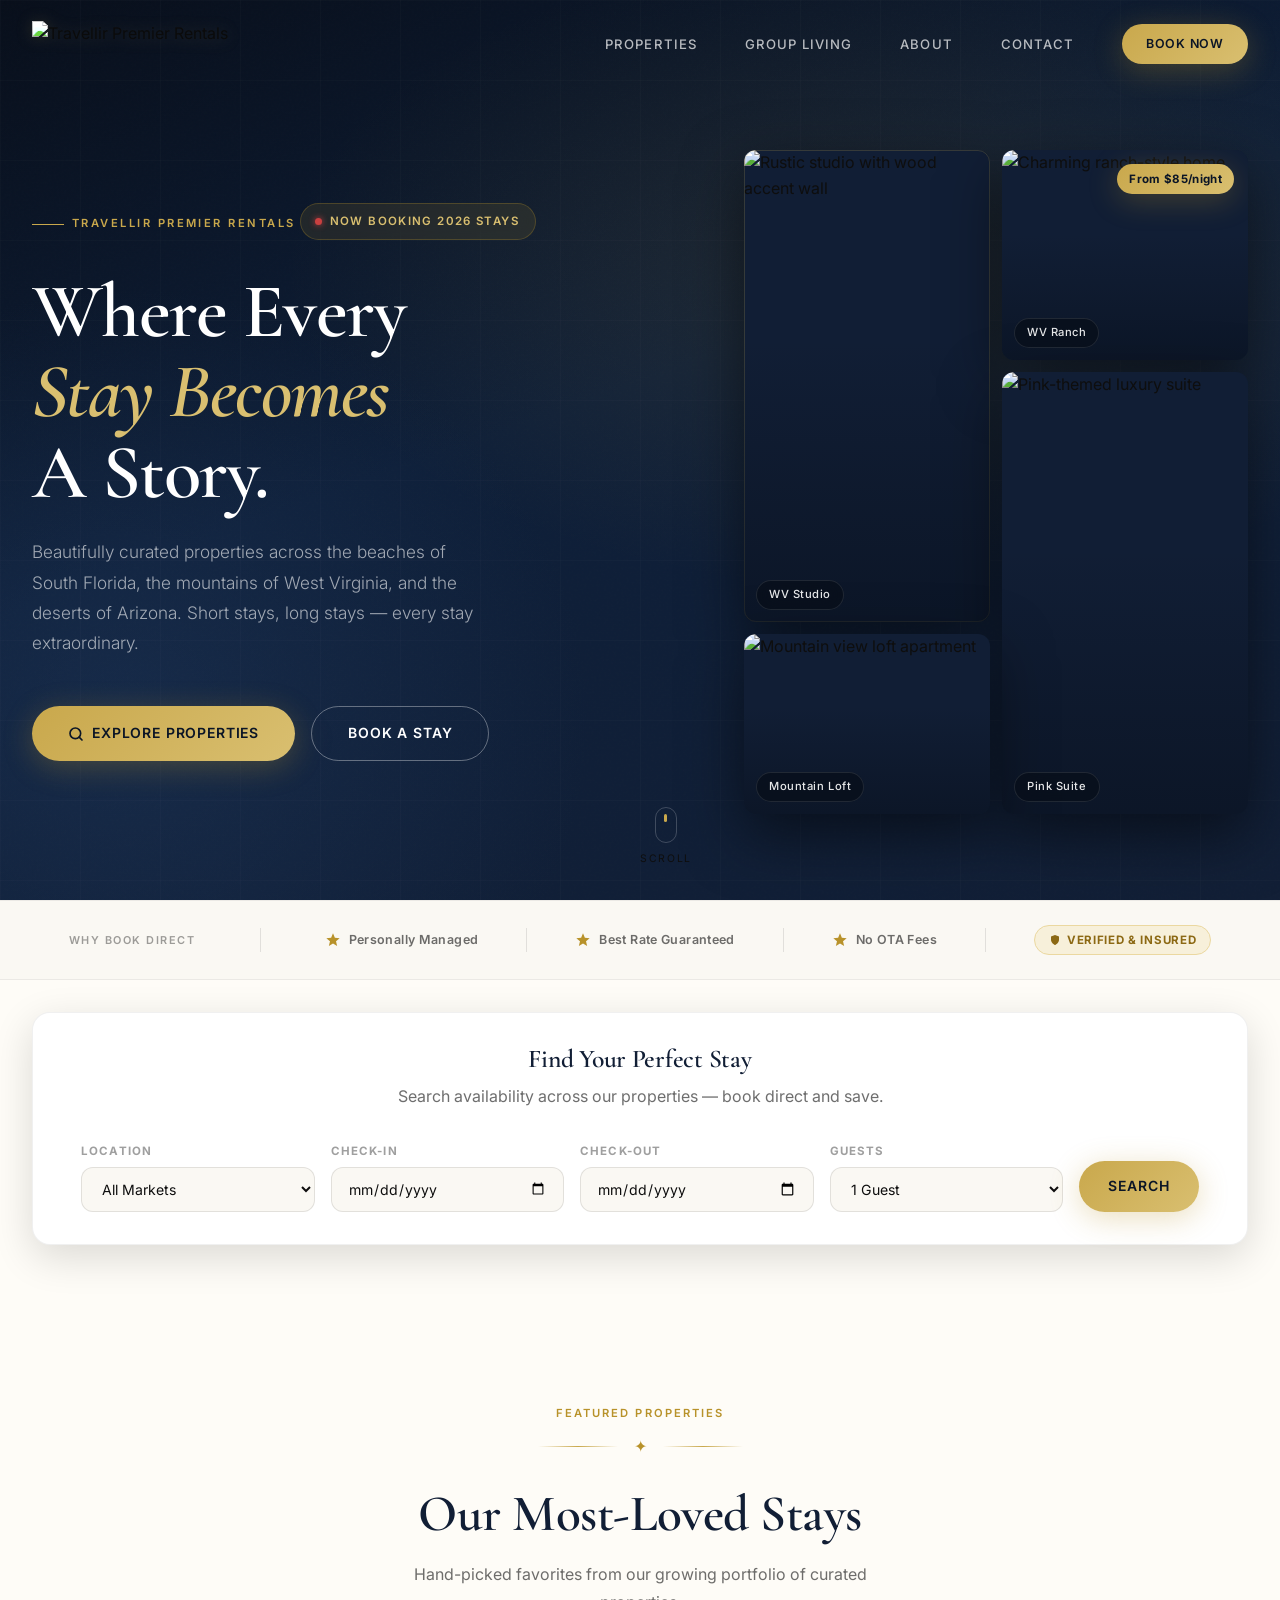
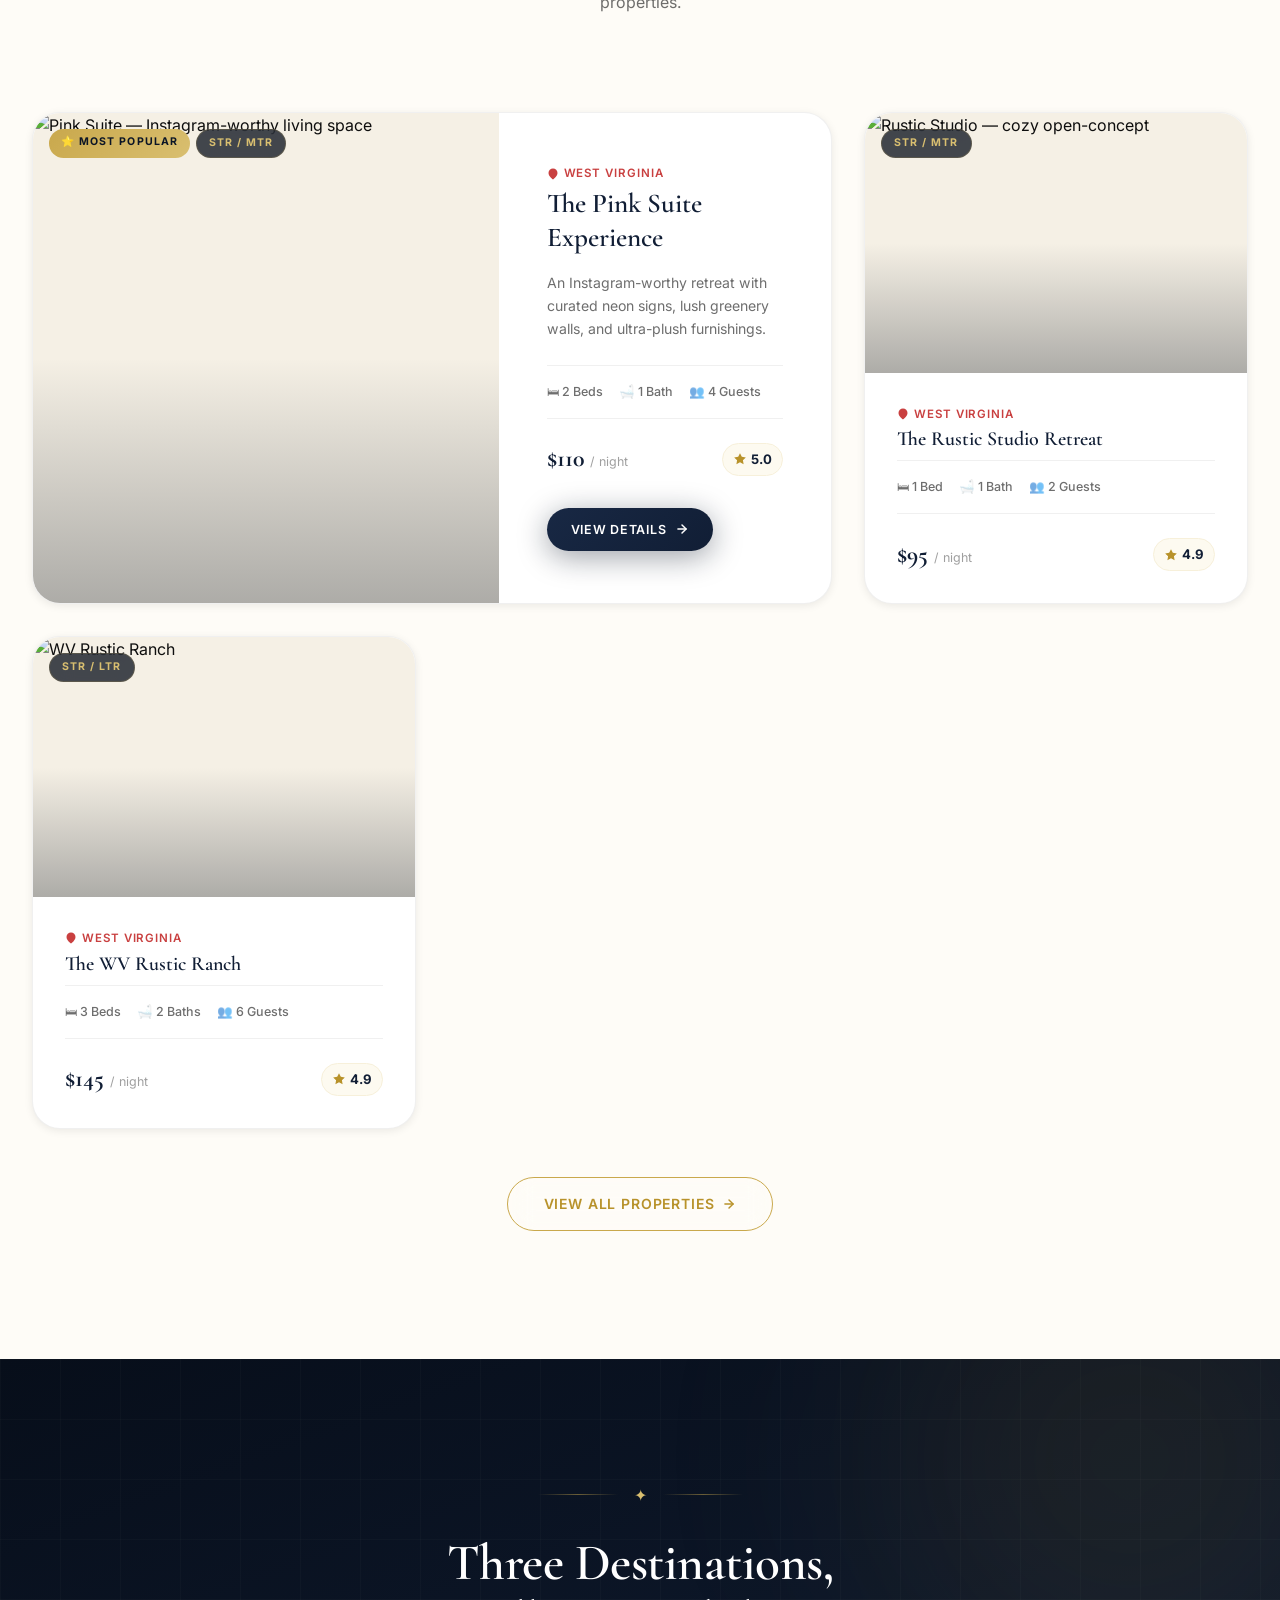
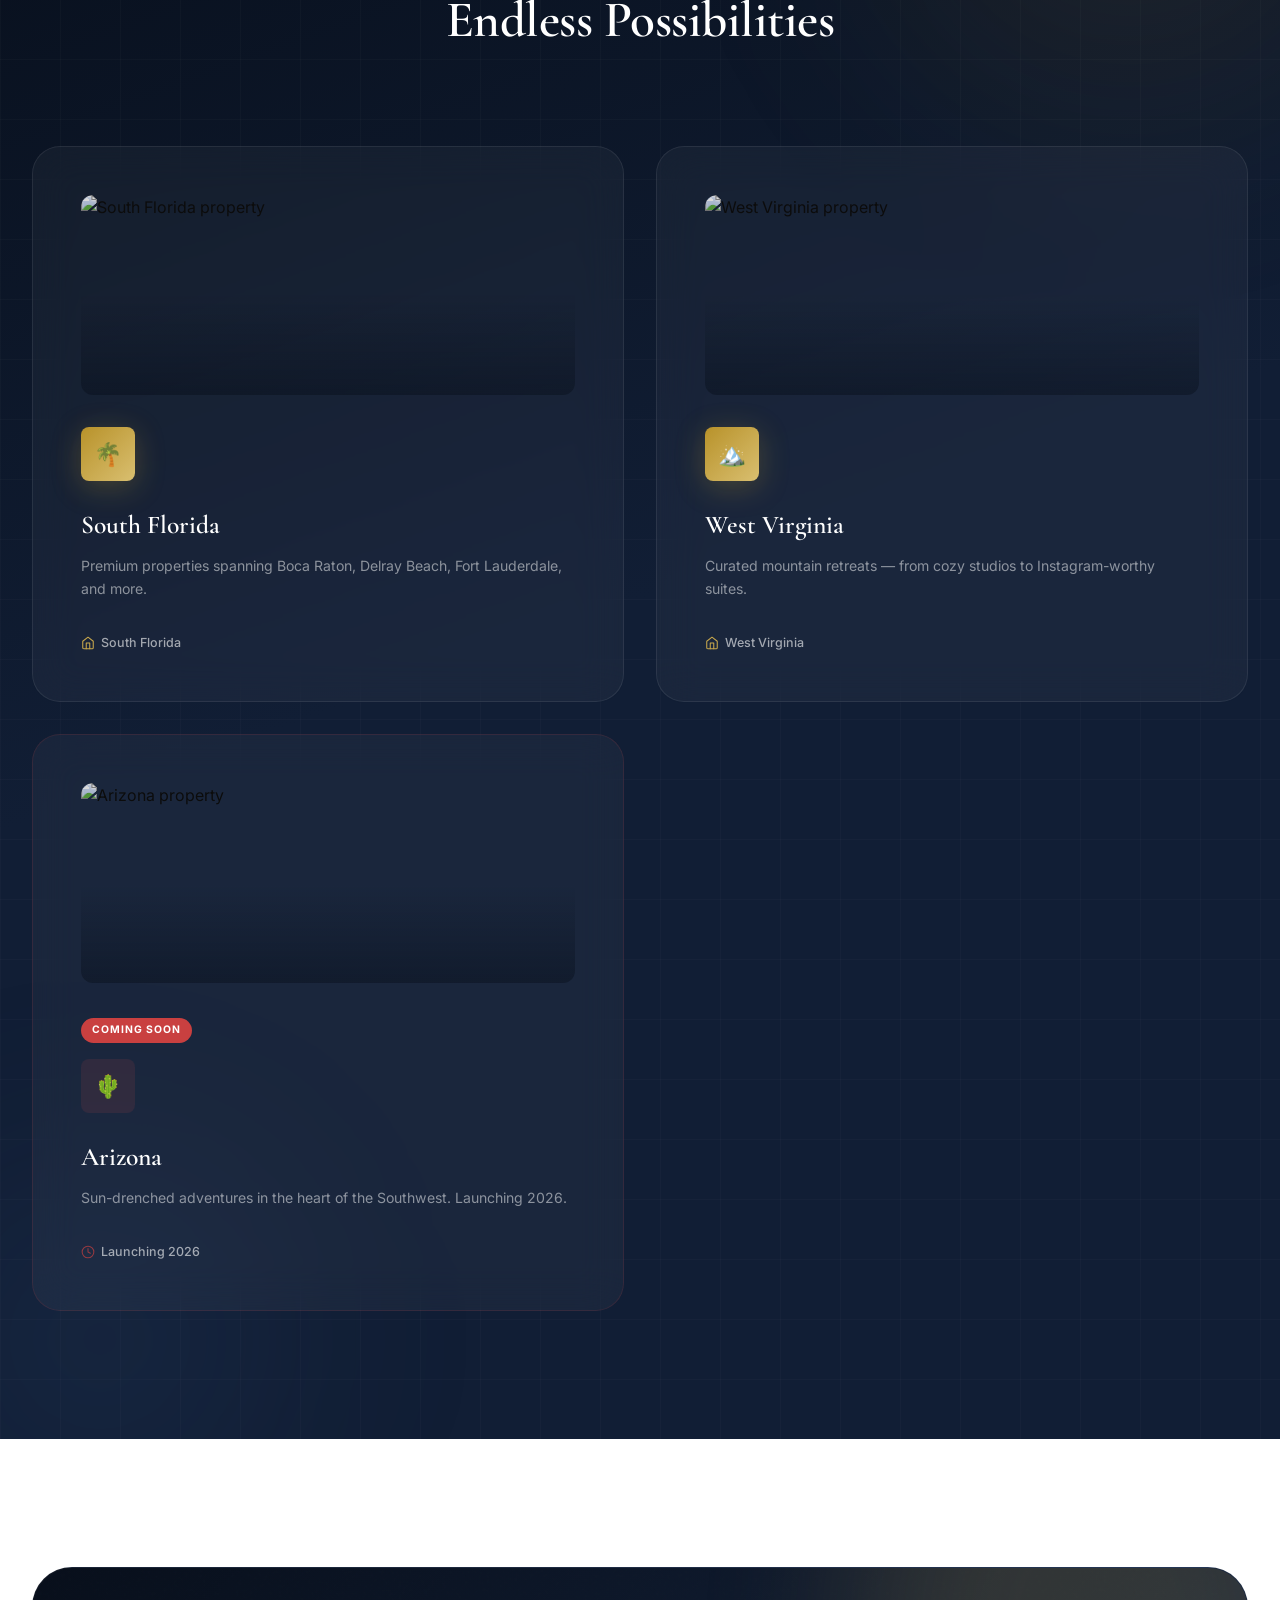
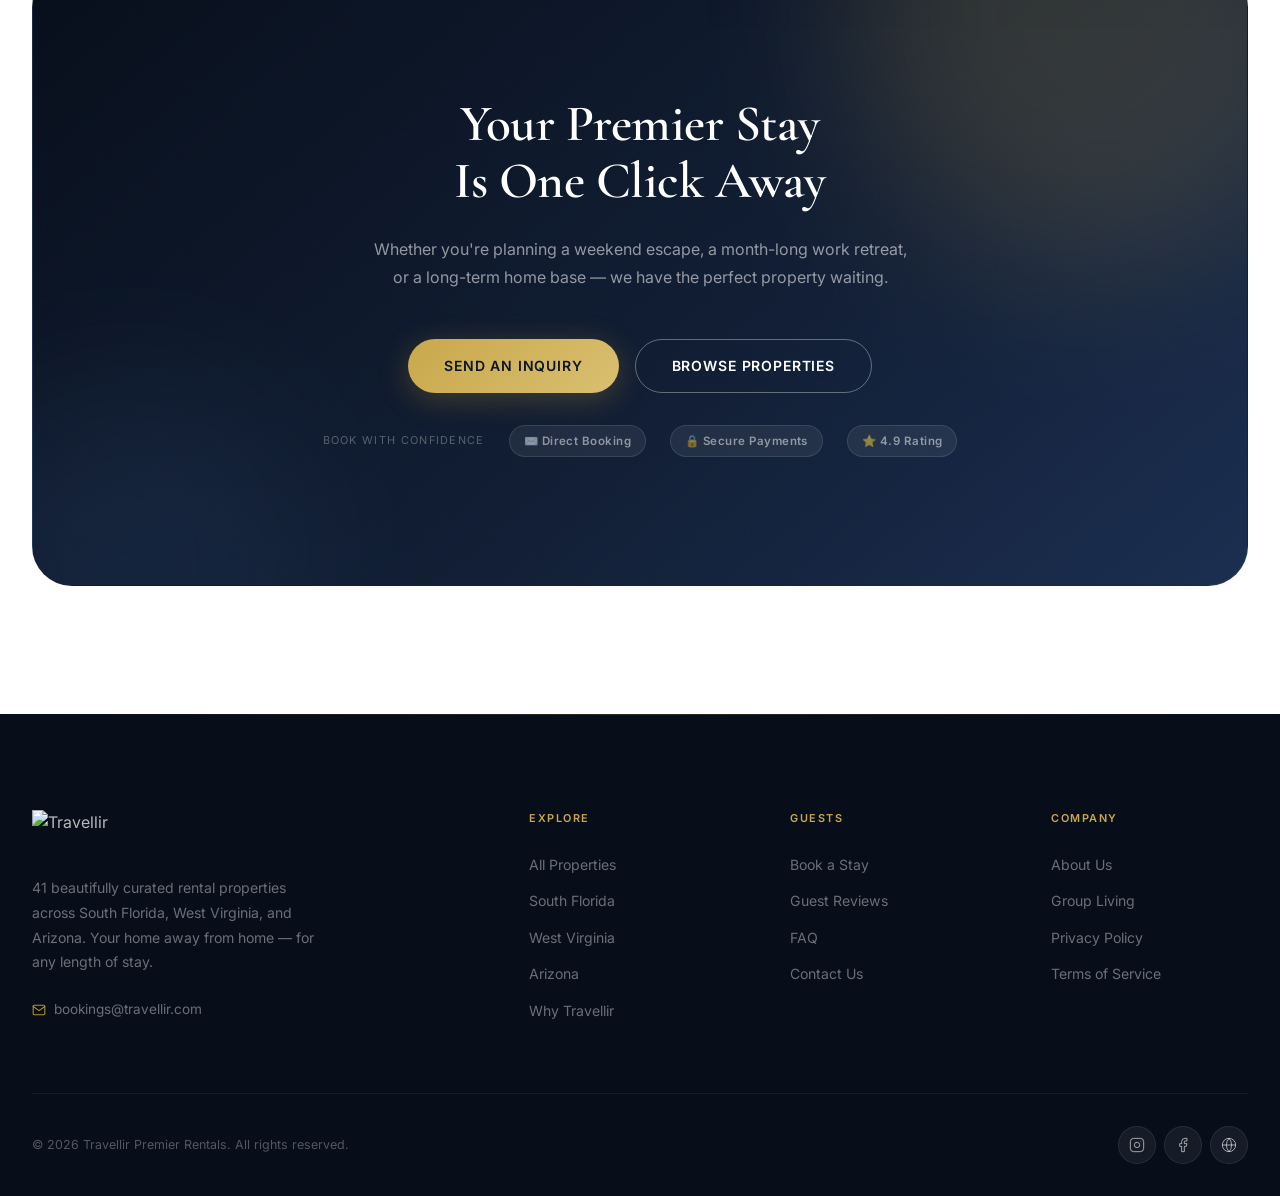
==== commit 81a979ae: "remove property count + restore Hostfully search - Remove all "41 properties" / "34 properties" / "4" ====
--- a/site/index.html
+++ b/site/index.html
@@ -6,7 +6,7 @@
   <title>Travellir — Premier Rentals | Short &amp; Long-Term Stays in FL, WV &amp; AZ</title>
   <meta name="description" content="Travellir Premier Rentals offers beautifully curated short-term, mid-term, and long-term rental properties across South Florida, West Virginia, and Arizona.">
   <meta property="og:title" content="Travellir — Premier Rentals">
-  <meta property="og:description" content="41 beautifully curated rental properties across South Florida, West Virginia, and Arizona.">
+  <meta property="og:description" content="Beautifully curated rental properties across South Florida, West Virginia, and Arizona.">
   <meta property="og:type" content="website">
   <link rel="stylesheet" href="styles.css">
   <link rel="icon" type="image/svg+xml" href="assets/images/favicon.svg">
@@ -42,8 +42,8 @@
         </h1>
 
         <p class="hero__subtitle">
-          41 beautifully curated properties across the beaches of South Florida, 
-          the mountains of West Virginia, and the deserts of Arizona. 
+          Beautifully curated properties across the beaches of South Florida,
+          the mountains of West Virginia, and the deserts of Arizona.
           Short stays, long stays — every stay extraordinary.
         </p>
 
@@ -115,18 +115,35 @@
     </div>
   </div>
 
-  <!-- ========== BROWSE CTA ========== -->
-  <section class="section hostfully-search" id="book-direct">
-    <div class="container">
-      <div class="hostfully-search__inner reveal" style="text-align:center;">
-        <h2 class="heading-section" style="max-width:580px;margin:0 auto var(--space-md);">Find Your Perfect Stay</h2>
-        <p class="text-body" style="max-width:480px;margin:0 auto var(--space-2xl);">41 hand-curated properties across South Florida, West Virginia, and Arizona — short stays, long stays, every stay extraordinary.</p>
-        <div style="display:flex;gap:var(--space-md);justify-content:center;flex-wrap:wrap;">
-          <a href="properties.html" class="btn btn--primary">
-            <svg width="16" height="16" viewBox="0 0 24 24" fill="none" stroke="currentColor" stroke-width="2.5" stroke-linecap="round" stroke-linejoin="round"><circle cx="11" cy="11" r="8"/><path d="m21 21-4.3-4.3"/></svg>
-            Browse All 41 Properties
-          </a>
-          <a href="contact.html" class="btn btn--outline-dark">Get in Touch</a>
+  <!-- ========== HOSTFULLY SEARCH ========== -->
+  <section class="section hostfully-search" id="hostfully-search">
+    <div class="container">
+      <div class="hostfully-search__inner reveal">
+        <h2 class="heading-section" style="font-size:1.6rem;margin-bottom:var(--space-sm);">Find Your Perfect Stay</h2>
+        <p class="text-body" style="margin-bottom:var(--space-xl);max-width:500px;margin-left:auto;margin-right:auto;">Search availability across our properties — book direct and save.</p>
+        <div class="hostfully-search__widget" id="hostfully-search-widget">
+          <!-- Hostfully search widget embed code goes here -->
+          <div class="hostfully-search__placeholder">
+            <div class="hostfully-search__fields">
+              <div class="hostfully-search__field">
+                <label>Location</label>
+                <select class="form-input"><option>All Markets</option><option>South Florida</option><option>West Virginia</option><option>Arizona</option></select>
+              </div>
+              <div class="hostfully-search__field">
+                <label>Check-In</label>
+                <input type="date" class="form-input">
+              </div>
+              <div class="hostfully-search__field">
+                <label>Check-Out</label>
+                <input type="date" class="form-input">
+              </div>
+              <div class="hostfully-search__field">
+                <label>Guests</label>
+                <select class="form-input"><option>1 Guest</option><option>2 Guests</option><option>3 Guests</option><option>4+ Guests</option></select>
+              </div>
+              <a href="properties.html" class="btn btn--primary hostfully-search__btn">Search</a>
+            </div>
+          </div>
         </div>
       </div>
     </div>
@@ -143,7 +160,7 @@
           <span class="ornament-divider__line"></span>
         </div>
         <h2 class="heading-section">Our Most-Loved Stays</h2>
-        <p class="text-body">Hand-picked favorites from our growing portfolio of 41 properties.</p>
+        <p class="text-body">Hand-picked favorites from our growing portfolio of curated properties.</p>
       </div>
 
       <div class="properties__grid">
@@ -244,7 +261,7 @@
 
       <div style="text-align:center;margin-top:var(--space-2xl);" class="reveal">
         <a href="properties.html" class="btn btn--outline" style="border-color:var(--gold-400);color:var(--gold-500);">
-          View All 41 Properties
+          View All Properties
           <svg width="14" height="14" viewBox="0 0 24 24" fill="none" stroke="currentColor" stroke-width="2.5" stroke-linecap="round" stroke-linejoin="round"><line x1="5" y1="12" x2="19" y2="12"/><polyline points="12 5 19 12 12 19"/></svg>
         </a>
       </div>
@@ -273,9 +290,9 @@
           </div>
           <div class="location-card__icon">🌴</div>
           <h3 class="location-card__title">South Florida</h3>
-          <p class="location-card__desc">34 premium properties spanning Boca Raton, Delray Beach, Fort Lauderdale, and more.</p>
+          <p class="location-card__desc">Premium properties spanning Boca Raton, Delray Beach, Fort Lauderdale, and more.</p>
           <div class="location-card__meta">
-            <span class="location-card__meta-item"><svg viewBox="0 0 24 24" stroke-linecap="round" stroke-linejoin="round"><path d="M3 9l9-7 9 7v11a2 2 0 0 1-2 2H5a2 2 0 0 1-2-2z"/><polyline points="9 22 9 12 15 12 15 22"/></svg> 34 Properties</span>
+            <span class="location-card__meta-item"><svg viewBox="0 0 24 24" stroke-linecap="round" stroke-linejoin="round"><path d="M3 9l9-7 9 7v11a2 2 0 0 1-2 2H5a2 2 0 0 1-2-2z"/><polyline points="9 22 9 12 15 12 15 22"/></svg> South Florida</span>
           </div>
         </div>
 
@@ -288,7 +305,7 @@
           <h3 class="location-card__title">West Virginia</h3>
           <p class="location-card__desc">Curated mountain retreats — from cozy studios to Instagram-worthy suites.</p>
           <div class="location-card__meta">
-            <span class="location-card__meta-item"><svg viewBox="0 0 24 24" stroke-linecap="round" stroke-linejoin="round"><path d="M3 9l9-7 9 7v11a2 2 0 0 1-2 2H5a2 2 0 0 1-2-2z"/><polyline points="9 22 9 12 15 12 15 22"/></svg> 4+ Properties</span>
+            <span class="location-card__meta-item"><svg viewBox="0 0 24 24" stroke-linecap="round" stroke-linejoin="round"><path d="M3 9l9-7 9 7v11a2 2 0 0 1-2 2H5a2 2 0 0 1-2-2z"/><polyline points="9 22 9 12 15 12 15 22"/></svg> West Virginia</span>
           </div>
         </div>
 
